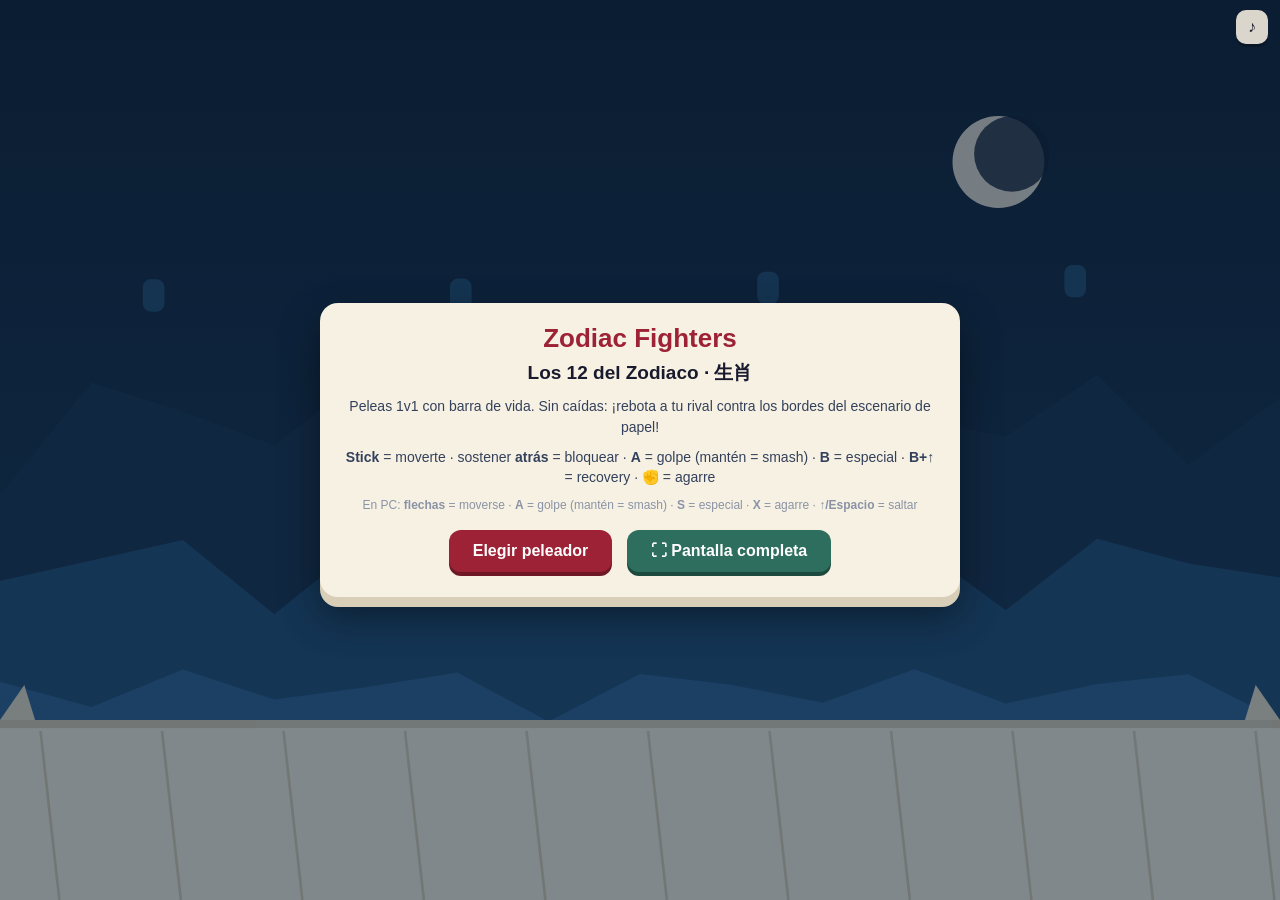
==== index.html @ a703ec9d "Add files via upload" ====
<!DOCTYPE html>
<html lang="es">
<head>
<meta charset="UTF-8">
<meta name="viewport" content="width=device-width, initial-scale=1.0, maximum-scale=1.0, user-scalable=no, viewport-fit=cover">
<meta name="apple-mobile-web-app-capable" content="yes">
<meta name="mobile-web-app-capable" content="yes">
<meta name="apple-mobile-web-app-status-bar-style" content="black-translucent">
<meta name="apple-mobile-web-app-title" content="Zodiac Fighters">
<meta name="theme-color" content="#0d2137">
<link rel="manifest" href="manifest.json">
<link rel="apple-touch-icon" href="icon-192.png">
<title>Zodiac Fighters — v0.1</title>
<style>
  * { margin:0; padding:0; box-sizing:border-box; }
  html,body { width:100%; height:100%; overflow:hidden; background:#0d2137; touch-action:none;
              font-family:-apple-system, "Segoe UI", Roboto, sans-serif; -webkit-user-select:none; user-select:none; }
  #game { display:block; width:100vw; height:100vh; height:100dvh; }
  .overlay { position:fixed; inset:0; display:flex; flex-direction:column; align-items:center; justify-content:center;
             text-align:center; padding:18px; z-index:10; background:rgba(13,33,55,.5); overflow-y:auto; }
  .panel { background:#f7f1e3; border-radius:18px; padding:20px 24px; max-width:640px;
           box-shadow:0 10px 0 #d9cfb8, 0 18px 40px rgba(0,0,0,.45); }
  .panel h1 { color:#9d2235; font-size:26px; margin-bottom:6px; }
  .panel h2 { color:#1a1a2e; font-size:19px; margin-bottom:10px; }
  .panel p  { color:#33415c; font-size:14px; line-height:1.45; margin-bottom:10px; }
  .btn { display:inline-block; background:#9d2235; color:#fff; border:none; border-radius:12px;
         padding:12px 24px; font-size:16px; font-weight:700; margin:5px; box-shadow:0 4px 0 #6e1825; cursor:pointer; }
  .btn.alt { background:#2e6e5e; box-shadow:0 4px 0 #1d4a3f; }
  .btn.ghost { background:#8a93a6; box-shadow:0 4px 0 #5d6575; }
  .hidden { display:none !important; }
  #rotate { background:rgba(13,33,55,.96); color:#f7f1e3; font-size:20px; z-index:50; }
  @media (orientation: landscape) { #rotate { display:none; } }
  .chip { position:fixed; z-index:20; background:rgba(247,241,227,.88); border:none; border-radius:10px;
          padding:8px 12px; font-size:16px; font-weight:700; color:#1a1a2e; cursor:pointer;
          box-shadow:0 3px 0 rgba(0,0,0,.25); }
  #mute  { top:max(10px, env(safe-area-inset-top)); right:max(12px, env(safe-area-inset-right)); }
  #pause { top:max(10px, env(safe-area-inset-top)); right:calc(max(12px, env(safe-area-inset-right)) + 56px); display:none; }
  /* --- selección de personaje --- */
  #select .panel { max-width: 700px; }
  .grid { display:grid; grid-template-columns:repeat(6,1fr); gap:8px; margin:10px 0; }
  @media (max-width:640px){ .grid { grid-template-columns:repeat(4,1fr); } }
  .cell { background:#fff; border:3px solid #d9cfb8; border-radius:12px; padding:6px 2px; cursor:pointer; text-align:center; }
  .cell .em { font-size:30px; line-height:1.1; display:block; }
  .cell .nm { font-size:11px; font-weight:700; color:#33415c; display:block; }
  .cell.sel { border-color:#9d2235; background:#ffe9e9; }
  .cell.cpu { border-color:#2e6e5e; background:#e3f2ec; }
  #selInfo { min-height:38px; font-size:13px; }
  /* --- aviso "agregar a pantalla de inicio" (iPhone) --- */
  #iosBanner { position:fixed; left:50%; transform:translateX(-50%); z-index:60;
    bottom:max(14px, env(safe-area-inset-bottom)); width:min(92vw,440px);
    background:#f7f1e3; color:#1a1a2e; border-radius:14px; padding:14px 16px 10px;
    box-shadow:0 8px 30px rgba(0,0,0,.5); text-align:center; }
  #iosBanner .ib-txt { font-size:14px; line-height:1.4; }
  #iosBanner .ib-arrow { font-size:26px; margin-top:4px; animation:bounce 1.1s infinite; }
  #iosClose { position:absolute; top:6px; right:8px; background:none; border:none;
    font-size:18px; color:#8a93a6; cursor:pointer; }
  @keyframes bounce { 0%,100%{ transform:translateY(0);} 50%{ transform:translateY(6px);} }
</style>
</head>
<body>
<canvas id="game"></canvas>
<button id="pause" class="chip">⏸</button>
<button id="mute" class="chip">♪</button>

<div id="rotate" class="overlay"><div>🔄<br><br>Gira tu dispositivo<br><small>Zodiac Fighters se juega en horizontal</small></div></div>

<div id="title" class="overlay">
  <div class="panel">
    <h1>Zodiac Fighters</h1>
    <h2>Los 12 del Zodiaco · 生肖</h2>
    <p>Peleas 1v1 con barra de vida. Sin caídas: ¡rebota a tu rival contra los bordes del escenario de papel!</p>
    <p><b>Stick</b> = moverte · sostener <b>atrás</b> = bloquear · <b>A</b> = golpe (mantén = smash) · <b>B</b> = especial · <b>B+↑</b> = recovery · <b>✊</b> = agarre</p>
    <p style="font-size:12px;color:#8a93a6">En PC: <b>flechas</b> = moverse · <b>A</b> = golpe (mantén = smash) · <b>S</b> = especial · <b>X</b> = agarre · <b>↑/Espacio</b> = saltar</p>
    <button class="btn" id="start">Elegir peleador</button>
    <button class="btn alt" id="fs">⛶ Pantalla completa</button>
    <button class="btn alt hidden" id="install">⬇️ Instalar app</button>
    <p id="iosHint" class="hidden" style="font-size:12px;color:#9d2235">En iPhone: toca el botón <b>Compartir</b> ⬆️ de Safari y elige <b>"Agregar a pantalla de inicio"</b>. Ábrelo desde ese ícono y se verá a pantalla completa.</p>
  </div>
</div>

<div id="iosBanner" class="hidden">
  <button id="iosClose">✕</button>
  <div class="ib-txt">📲 <b>Pon el juego en pantalla completa:</b><br>toca <b>Compartir</b> y elige <b>"Agregar a pantalla de inicio"</b>.</div>
  <div class="ib-arrow">⬇️</div>
</div>

<div id="select" class="overlay hidden">
  <div class="panel">
    <h2 id="selTitle">Elige tu peleador</h2>
    <div class="grid" id="grid"></div>
    <p id="selInfo">Toca un animal para ver su estilo.</p>
    <button class="btn" id="fightBtn" disabled style="opacity:.5">¡Pelear!</button>
    <button class="btn ghost" id="randBtn">CPU al azar</button>
  </div>
</div>

<div id="pauseMenu" class="overlay hidden">
  <div class="panel">
    <h2>Pausa</h2>
    <button class="btn alt" id="resume">Continuar</button>
    <button class="btn ghost" id="quit">Salir al menú</button>
  </div>
</div>

<div id="ending" class="overlay hidden">
  <div class="panel">
    <h1 id="endTitle">¡K.O.!</h1>
    <p id="endText"></p>
    <button class="btn" id="rematch">Revancha</button>
    <button class="btn alt" id="changeChar">Cambiar peleador</button>
  </div>
</div>

<script>
"use strict";
/* ============ ZODIAC FIGHTERS v0.1 — peleas 1v1 estilo papel ============ */
const cv = document.getElementById('game'), cx = cv.getContext('2d');
let W=0,H=0,GY=0,S=1;
function resize(){
  const dpr=Math.min(window.devicePixelRatio||1,2);
  const vv=window.visualViewport;
  W=Math.round(vv?vv.width:innerWidth); H=Math.round(vv?vv.height:innerHeight);
  cv.style.width=W+'px'; cv.style.height=H+'px';
  cv.width=W*dpr; cv.height=H*dpr; cx.setTransform(dpr,0,0,dpr,0,0);
  S=Math.max(.72,Math.min(1.35,H/430)); GY=H*0.80;
}
addEventListener('resize',resize); addEventListener('orientationchange',()=>setTimeout(resize,250));
if(window.visualViewport){ visualViewport.addEventListener('resize',resize); visualViewport.addEventListener('scroll',resize); }
resize();

/* ---------- paletas de escenario por elemento ---------- */
const PALETTES={
  agua:  {sky:['#0a1a2e','#16395c'], far:'#152f4d', mid:'#1d4a73', near:'#2a6191', deco:'#3f93cf', name:'Lago Lunar'},
  fuego: {sky:['#23090b','#56150f'], far:'#3c130f', mid:'#6e2317', near:'#9c3a1e', deco:'#e8923f', name:'Templo Ardiente'},
  tierra:{sky:['#1c150c','#3e2f1a'], far:'#332714', mid:'#54421f', near:'#75602f', deco:'#c2a463', name:'Terraza de Roca'},
  viento:{sky:['#0e2420','#1d4a3f'], far:'#173a31', mid:'#27594a', near:'#3a7a63', deco:'#7fc8a9', name:'Valle del Bambú'},
  metal: {sky:['#14141c','#30303f'], far:'#26262f', mid:'#41414f', near:'#5d5d75', deco:'#aaaacb', name:'Pagoda de Acero'},
  madera:{sky:['#121b0a','#2c4216'], far:'#243611', mid:'#3a5a1d','near':'#527a2c', deco:'#9ccd62', name:'Bosque de Papel'}
};

/* ---------- roster: los 12 zodiacales (GDD secciones 4-5) ----------
 stats: hp, spd (vel suelo), jmp (impulso salto), dmg (multiplicador), sc (escala tamaño), air (control aéreo)
 sp: especiales B / B→ / B↑ / B↓  → type define la mecánica, name es del GDD */
const CHARS=[
 {id:'rata',nm:'Rata',em:'🐀',cn:'鼠',el:'agua',arch:'Técnica · proyectil',col:'#8d99ae',col2:'#5c6678',belly:'#cdd5e0',
  st:{hp:185,spd:3.4,jmp:13.4,dmg:.85,sc:.92,air:.95},proj:true,
  sp:{n:{name:'Trampa/Señuelo',type:'proj',dmg:7,pv:5.2},s:{name:'Encogerse y Avanzar',type:'dash',dmg:8},
      u:{name:'Trepada'},d:{name:'Contraataque Astuto',type:'counter'}}},
 {id:'buey',nm:'Buey',em:'🐂',cn:'牛',el:'tierra',arch:'Tanque lento',col:'#7a5c48',col2:'#4e3a2c',belly:'#b59a82',
  st:{hp:245,spd:2.2,jmp:11.8,dmg:1.3,sc:1.18,air:.8},proj:false,
  sp:{n:{name:'Carga de Embestida',type:'dash',dmg:14},s:{name:'Embestida (rompe guardia)',type:'dash',dmg:11,sb:true},
      u:{name:'Salto con cuernos'},d:{name:'Postura de Carga',type:'buffdef'}}},
 {id:'tigre',nm:'Tigre',em:'🐅',cn:'虎',el:'fuego',arch:'Agresivo equilibrado',col:'#e07b39',col2:'#8a4216',belly:'#f3c89a',
  st:{hp:210,spd:3.0,jmp:13.2,dmg:1.05,sc:1.02,air:.9},proj:false,
  sp:{n:{name:'Rugido',type:'stun',dmg:4},s:{name:'Embestida de Impulso',type:'dash',dmg:10,arm:true},
      u:{name:'Salto de Garras'},d:{name:'Postura de Caza',type:'buffatk'}}},
 {id:'conejo',nm:'Conejo',em:'🐇',cn:'兔',el:'viento',arch:'Ágil · combos',col:'#e8e4d8',col2:'#a8a292',belly:'#fffdf6',
  st:{hp:180,spd:3.7,jmp:14.4,dmg:.8,sc:.9,air:1.05},proj:false,
  sp:{n:{name:'Patada de Viento',type:'melee',dmg:9},s:{name:'Sprint + patada',type:'dash',dmg:8},
      u:{name:'Salto silencioso'},d:{name:'Esquive + contragolpe',type:'counter'}}},
 {id:'dragon',nm:'Dragón',em:'🐉',cn:'龍',el:'fuego',arch:'Control aéreo · proyectil',col:'#b43a2e',col2:'#6e1f17',belly:'#e8b54a',
  st:{hp:200,spd:2.8,jmp:14.8,dmg:1.0,sc:1.08,air:1.1},proj:true,
  sp:{n:{name:'Aliento de Fuego',type:'proj',dmg:9,pv:6,burn:true},s:{name:'Empuje de viento',type:'dash',dmg:7,kb:1.6},
      u:{name:'Planeo',lng:true},d:{name:'Onda de choque',type:'area',dmg:11}}},
 {id:'serpiente',nm:'Serpiente',em:'🐍',cn:'蛇',el:'tierra',arch:'Control · veneno',col:'#6b8e4e',col2:'#43592f',belly:'#b9cf92',
  st:{hp:185,spd:3.5,jmp:12.6,dmg:.85,sc:.94,air:.95},proj:false,
  sp:{n:{name:'Mordida Venenosa',type:'melee',dmg:8,psn:true},s:{name:'Deslizar',type:'dash',dmg:7},
      u:{name:'Salto en resorte',shrt:true},d:{name:'Camuflaje',type:'evade'}}},
 {id:'caballo',nm:'Caballo',em:'🐎',cn:'馬',el:'viento',arch:'Velocidad pura',col:'#a9746e',col2:'#6e463f',belly:'#d8b3ab',
  st:{hp:190,spd:3.8,jmp:13.6,dmg:.9,sc:1.04,air:.95},proj:false,
  sp:{n:{name:'Relincho',type:'stun',dmg:4},s:{name:'Galope',type:'dash',dmg:10},
      u:{name:'Salto a distancia'},d:{name:'Patada trasera',type:'melee',dmg:13,back:true}}},
 {id:'cabra',nm:'Cabra',em:'🐐',cn:'羊',el:'tierra',arch:'Tanque resistente',col:'#cfc6b0',col2:'#8f8672',belly:'#efe9d8',
  st:{hp:235,spd:2.4,jmp:12.4,dmg:1.2,sc:1.1,air:.85},proj:false,
  sp:{n:{name:'Cabezazo (rebota)',type:'melee',dmg:12,kb:1.4},s:{name:'Escalada',type:'evade',mv:true},
      u:{name:'Salto montañés'},d:{name:'Postura rocosa',type:'buffdef'}}},
 {id:'mono',nm:'Mono',em:'🐒',cn:'猴',el:'madera',arch:'Versátil · proyectil',col:'#9c6644',col2:'#62402a',belly:'#d9b38c',
  st:{hp:195,spd:3.2,jmp:14.0,dmg:.95,sc:.96,air:1.05},proj:true,
  sp:{n:{name:'Lanzar objeto',type:'proj',dmg:8,pv:6.5},s:{name:'Agarre de liana',type:'dash',dmg:9},
      u:{name:'Doble salto extra + golpe',xtra:true},d:{name:'Trampa de plátano',type:'trap',dmg:9}}},
 {id:'gallo',nm:'Gallo',em:'🐓',cn:'雞',el:'metal',arch:'Aéreo vertical',col:'#e9e6dd',col2:'#a39f93',belly:'#fffaf0',
  st:{hp:190,spd:2.9,jmp:15.2,dmg:.95,sc:.94,air:1.1},proj:false,
  sp:{n:{name:'Canto (aturde área)',type:'stun',dmg:4,rng:1.5},s:{name:'Aleteo avance',type:'dash',dmg:8},
      u:{name:'Vuelo corto'},d:{name:'Picotazo descendente',type:'dive',dmg:12}}},
 {id:'perro',nm:'Perro',em:'🐕',cn:'狗',el:'metal',arch:'Equilibrado defensivo',col:'#c19a6b',col2:'#7e6243',belly:'#e8d3b4',
  st:{hp:215,spd:3.0,jmp:13.0,dmg:1.0,sc:1.0,air:.95},proj:false,
  sp:{n:{name:'Mordida leal',type:'melee',dmg:10},s:{name:'Embestida protectora',type:'dash',dmg:9,arm:true},
      u:{name:'Salto guardián'},d:{name:'Olfato',type:'buffatk'}}},
 {id:'cerdo',nm:'Cerdo',em:'🐖',cn:'豬',el:'tierra',arch:'Tanque contragolpe',col:'#e8a0a0',col2:'#a86464',belly:'#f8d3d3',
  st:{hp:240,spd:2.3,jmp:12.0,dmg:1.25,sc:1.14,air:.8},proj:false,
  sp:{n:{name:'Resistencia (-daño)',type:'buffdef'},s:{name:'Embestida con peso',type:'dash',dmg:13},
      u:{name:'Salto pesado'},d:{name:'Excavar',type:'evade',mv:true}}}
];

/* ---------- audio mínimo (WebAudio) ---------- */
let AC=null, muted=false;
function ac(){ try{ if(!AC){ const C=window.AudioContext||window.webkitAudioContext; if(C) AC=new C(); } if(AC&&AC.state==='suspended') AC.resume(); }catch(e){} return AC; }
function sfx(type){
  if(muted) return;
  try{
    const a=ac(), t=a.currentTime, o=a.createOscillator(), g=a.createGain();
    o.connect(g); g.connect(a.destination);
    if(type==='hit'){ o.type='square'; o.frequency.setValueAtTime(180,t); o.frequency.exponentialRampToValueAtTime(60,t+.1); g.gain.setValueAtTime(.18,t); g.gain.exponentialRampToValueAtTime(.001,t+.12); o.start(t); o.stop(t+.13); }
    else if(type==='heavy'){ o.type='sawtooth'; o.frequency.setValueAtTime(120,t); o.frequency.exponentialRampToValueAtTime(40,t+.2); g.gain.setValueAtTime(.25,t); g.gain.exponentialRampToValueAtTime(.001,t+.25); o.start(t); o.stop(t+.26); }
    else if(type==='jump'){ o.type='sine'; o.frequency.setValueAtTime(220,t); o.frequency.exponentialRampToValueAtTime(440,t+.1); g.gain.setValueAtTime(.1,t); g.gain.exponentialRampToValueAtTime(.001,t+.12); o.start(t); o.stop(t+.13); }
    else if(type==='block'){ o.type='triangle'; o.frequency.setValueAtTime(520,t); g.gain.setValueAtTime(.08,t); g.gain.exponentialRampToValueAtTime(.001,t+.08); o.start(t); o.stop(t+.09); }
    else if(type==='ko'){ o.type='sawtooth'; o.frequency.setValueAtTime(300,t); o.frequency.exponentialRampToValueAtTime(50,t+.6); g.gain.setValueAtTime(.3,t); g.gain.exponentialRampToValueAtTime(.001,t+.65); o.start(t); o.stop(t+.66); }
    else if(type==='proj'){ o.type='sine'; o.frequency.setValueAtTime(600,t); o.frequency.exponentialRampToValueAtTime(300,t+.1); g.gain.setValueAtTime(.07,t); g.gain.exponentialRampToValueAtTime(.001,t+.11); o.start(t); o.stop(t+.12); }
  }catch(e){}
}

/* ---------- input: táctil (stick virtual + botones) y teclado ---------- */
const touchIn={dx:0,dy:0,a:false,b:false,g:false,j:false};
const keyIn={dx:0,dy:0,a:false,b:false,g:false,j:false};
const keys={};
addEventListener('keydown',e=>{ keys[e.code]=true; if(['ArrowUp','ArrowDown','ArrowLeft','ArrowRight','Space'].includes(e.code)) e.preventDefault(); });
addEventListener('keyup',e=>{ keys[e.code]=false; });
function readKeys(){
  keyIn.dx=(keys.ArrowRight?1:0)-(keys.ArrowLeft?1:0);
  keyIn.dy=(keys.ArrowDown?1:0)-(keys.ArrowUp?1:0);
  keyIn.a=!!keys.KeyA; keyIn.b=!!keys.KeyS; keyIn.g=!!keys.KeyX; keyIn.j=!!(keys.Space||keys.ArrowUp);
}
/* stick flotante: mitad izquierda. Botones círculo: A, B, salto, agarre. */
let stickId=null, stickBase=null, btnTouches={};
const BTNS=[
  {k:'a', lbl:'A',  r:46, get x(){return W-150*S;},  get y(){return H-78*S;},  col:'#9d2235'},
  {k:'b', lbl:'B',  r:40, get x(){return W-62*S;},   get y(){return H-128*S;}, col:'#2e6e5e'},
  {k:'j', lbl:'⤒',  r:38, get x(){return W-150*S;},  get y(){return H-180*S;}, col:'#b8860b'},
  {k:'g', lbl:'✊', r:32, get x(){return W-58*S;},   get y(){return H-228*S;}, col:'#5d6575'}
];
function btnAt(x,y){ for(const b of BTNS){ const r=b.r*S*1.15; if((x-b.x)**2+(y-b.y)**2<r*r) return b.k; } return null; }
cv.addEventListener('touchstart',e=>{
  e.preventDefault(); if(ST.mode!=='fight') return;
  for(const t of e.changedTouches){
    const x=t.clientX,y=t.clientY;
    const bk=btnAt(x,y);
    if(bk){ btnTouches[t.identifier]=bk; touchIn[bk]=true; }
    else if(x<W*.45 && stickId===null){ stickId=t.identifier; stickBase={x,y}; }
  }
},{passive:false});
cv.addEventListener('touchmove',e=>{
  e.preventDefault();
  for(const t of e.changedTouches){
    if(t.identifier===stickId&&stickBase){
      const dx=t.clientX-stickBase.x, dy=t.clientY-stickBase.y, m=Math.hypot(dx,dy), max=50*S;
      if(m>10){ const c=Math.min(1,m/max); touchIn.dx=dx/m*c; touchIn.dy=dy/m*c; } else { touchIn.dx=0; touchIn.dy=0; }
    }
  }
},{passive:false});
function endTouch(e){
  for(const t of e.changedTouches){
    if(t.identifier===stickId){ stickId=null; stickBase=null; touchIn.dx=0; touchIn.dy=0; }
    if(btnTouches[t.identifier]!==undefined){ touchIn[btnTouches[t.identifier]]=false; delete btnTouches[t.identifier]; }
  }
}
cv.addEventListener('touchend',endTouch); cv.addEventListener('touchcancel',endTouch);
function mergedInput(){
  readKeys();
  return { dx:Math.abs(keyIn.dx)>Math.abs(touchIn.dx)?keyIn.dx:touchIn.dx,
           dy:Math.abs(keyIn.dy)>Math.abs(touchIn.dy)?keyIn.dy:touchIn.dy,
           a:keyIn.a||touchIn.a, b:keyIn.b||touchIn.b, g:keyIn.g||touchIn.g, j:keyIn.j||touchIn.j };
}

/* ============ SISTEMA DE COMBATE (GDD secciones 2-3) ============ */
const GRAV=0.78, MATCH_TIME=600; /* 10 min máx según GDD */
let projectiles=[], particles=[], hitstopT=0, shakeT=0, shakeM=0;

function spawnParticles(x,y,col,n,pow){
  for(let i=0;i<n;i++){
    const a=Math.random()*Math.PI*2, v=(1+Math.random()*3)*(pow||1);
    particles.push({x,y,vx:Math.cos(a)*v,vy:Math.sin(a)*v-2,life:1,col,sz:(2+Math.random()*4)*S,rot:Math.random()*Math.PI});
  }
}

/* definición de movimientos normales (escalados por dmg del personaje) */
function moveDef(f,kind,dir){
  const d=f.ch.st.dmg, base={
    jab:   {dmg:5*d, st:.07,act:.10,rec:.16, rng:40, ang:-.15, kb:1,  anim:'jab'},
    ftilt: {dmg:8*d, st:.10,act:.10,rec:.22, rng:52, ang:-.25, kb:1.2,anim:'lunge'},
    utilt: {dmg:7*d, st:.09,act:.12,rec:.20, rng:46, ang:-1.1, kb:1.1,anim:'up',   hi:true},
    dtilt: {dmg:6*d, st:.08,act:.10,rec:.18, rng:48, ang:-.05, kb:.9, anim:'low',  lo:true},
    fsmash:{dmg:17*d,st:.22,act:.12,rec:.34, rng:60, ang:-.35, kb:1.7,anim:'lunge',kd:true,smash:true},
    usmash:{dmg:16*d,st:.20,act:.12,rec:.32, rng:52, ang:-1.2, kb:1.6,anim:'up',   kd:true,smash:true,hi:true},
    dsmash:{dmg:15*d,st:.20,act:.12,rec:.32, rng:55, ang:-.1,  kb:1.6,anim:'low',  kd:true,smash:true,lo:true},
    nair:  {dmg:7*d, st:.06,act:.16,rec:.12, rng:44, ang:-.4,  kb:1,  anim:'spin', air:true},
    fair:  {dmg:9*d, st:.09,act:.12,rec:.16, rng:50, ang:-.3,  kb:1.2,anim:'lunge',air:true},
    bair:  {dmg:10*d,st:.10,act:.10,rec:.18, rng:48, ang:-.3,  kb:1.3,anim:'back', air:true,back:true},
    uair:  {dmg:8*d, st:.08,act:.12,rec:.16, rng:46, ang:-1.2, kb:1.1,anim:'up',   air:true,hi:true},
    dair:  {dmg:12*d,st:.13,act:.12,rec:.22, rng:46, ang:.9,   kb:1.4,anim:'dive', air:true,kd:true,lo:true},
    grab:  {dmg:9*d, st:.10,act:.08,rec:.30, rng:36, ang:-.5,  kb:1.5,anim:'grab', grab:true,kd:true}
  };
  return base[kind];
}

class Fighter{
  constructor(ch,x,face,isCPU){
    this.ch=ch; this.x=x; this.y=GY; this.vx=0; this.vy=0; this.face=face;
    this.hp=ch.st.hp; this.maxhp=ch.st.hp; this.isCPU=isCPU;
    this.w=34*ch.st.sc*S; this.h=64*ch.st.sc*S;
    this.state='ctl'; this.stT=0; this.atk=null; this.atkHit=false;
    this.jumps=2; this.recUsed=false; this.charging=0; this.chargeDir=0;
    this.crumple=0; this.buffAtk=0; this.buffDef=0; this.counterT=0; this.evadeT=0;
    this.poisonT=0; this.burnT=0; this.dotTick=0; this.stunFlash=0;
    this.comboOn=0; this.lastIn={a:false,b:false,g:false,j:false};
    this.anim=0; this.kdT=0; this.invT=0; this.armor=false; this.blocking=false;
    this.ai={t:0, act:'idle', dir:0, atkCd:1};
  }
  get grounded(){ return this.y>=GY-1; }
  get foe(){ return this===ST.p1?ST.p2:ST.p1; }

  update(dt,inp){
    this.anim+=dt; this.stT+=dt;
    if(this.crumple>0) this.crumple-=dt;
    if(this.buffAtk>0) this.buffAtk-=dt;
    if(this.buffDef>0) this.buffDef-=dt;
    if(this.counterT>0) this.counterT-=dt;
    if(this.evadeT>0) this.evadeT-=dt;
    if(this.invT>0) this.invT-=dt;
    if(this.stunFlash>0) this.stunFlash-=dt;
    /* veneno / quemadura (DOT) */
    if(this.poisonT>0||this.burnT>0){
      this.dotTick+=dt;
      if(this.dotTick>.5){ this.dotTick=0; this.hp=Math.max(1,this.hp-1.5);
        spawnParticles(this.x,this.y-this.h*.6,this.poisonT>0?'#7fcf4e':'#e8923f',2,.5); }
      this.poisonT=Math.max(0,this.poisonT-dt); this.burnT=Math.max(0,this.burnT-dt);
    }
    const foe=this.foe, toFoe=Math.sign(foe.x-this.x)||this.face;

    /* --- estados sin control --- */
    if(this.state==='hit'){
      this.physics(dt,.98);
      if(this.stT>=this.hitstun){
        if(this.kdPending&&this.grounded){ this.setState('down'); this.kdT=.6; }
        else if(this.grounded||this.stT>this.hitstun+1.5) this.setState('ctl');
      }
      return;
    }
    if(this.state==='down'){
      this.physics(dt,.85); this.kdT-=dt;
      if(this.kdT<=0){ this.setState('getup'); this.invT=.35; }
      return;
    }
    if(this.state==='getup'){ this.physics(dt,.9); if(this.stT>.28) this.setState('ctl'); return; }
    if(this.state==='ko'){ this.physics(dt,.97); return; }

    /* --- ataque en curso --- */
    if(this.state==='atk'){
      const a=this.atk, t=this.stT;
      if(a.dash){ this.vx=this.face*a.dashV; this.armor=!!a.arm; }
      this.physics(dt, a.dash?1:.92);
      if(t>=a.st && t<a.st+a.act && !this.atkHit) this.tryHit(a);
      if(t>=a.st+a.act+a.rec){ this.armor=false; this.setState('ctl'); }
      return;
    }

    /* --- control normal --- */
    this.face = toFoe; /* siempre mira al rival (estilo peleas) */
    const back = -this.face; /* dirección "atrás" */
    const dxIn=inp.dx, dyIn=inp.dy;
    /* bloqueo: en el suelo, sosteniendo atrás (GDD: escudo sin botón) */
    this.blocking = this.grounded && dxIn*back>0.35 && this.evadeT<=0;

    /* movimiento horizontal */
    const spd=this.ch.st.spd*S*(this.grounded?1:this.ch.st.air);
    if(Math.abs(dxIn)>.15) this.vx=dxIn*spd*(this.blocking?.45:1);
    else if(this.grounded) this.vx*=.7;

    /* saltos: doble salto estándar (GDD) */
    if(inp.j&&!this.lastIn.j){
      if(this.grounded){ this.vy=-this.ch.st.jmp*S; this.jumps=1; sfx('jump'); spawnParticles(this.x,GY,'#f7f1e3',4,.6); }
      else if(this.jumps>0){ this.vy=-this.ch.st.jmp*S*.92; this.jumps--; sfx('jump'); }
    }
    /* fast-fall */
    if(!this.grounded&&dyIn>.5&&this.vy>0) this.vy+=GRAV*S*1.2;

    /* === ataques A: tap=tilt/jab/aéreo, mantener=smash cargado === */
    if(inp.a&&!this.lastIn.a){ this.aT=0; this.aDir={x:dxIn,y:dyIn}; }
    if(inp.a&&this.aT!==null&&this.aT!==undefined){ this.aT+=dt; if(this.aDir&&Math.hypot(dxIn,dyIn)>Math.hypot(this.aDir.x,this.aDir.y)) this.aDir={x:dxIn,y:dyIn}; }
    if(!inp.a&&this.lastIn.a&&this.aT!=null){
      const held=this.aT, d=this.aDir||{x:0,y:0}; this.aT=null;
      const vert=Math.abs(d.y)>Math.abs(d.x);
      if(!this.grounded){
        let k='nair';
        if(vert&&d.y<-.3)k='uair'; else if(vert&&d.y>.3)k='dair';
        else if(d.x*this.face>.3)k='fair'; else if(d.x*this.face<-.3)k='bair';
        this.startAttack(moveDef(this,k));
      } else if(held>.28){
        let k='fsmash'; if(vert&&d.y<-.3)k='usmash'; else if(vert&&d.y>.3)k='dsmash';
        const m=Object.assign({},moveDef(this,k));
        const ch=Math.min(1,(held-.28)/.7); m.dmg*=(1+ch*.45); m.kb*=(1+ch*.3); m.charged=ch;
        this.startAttack(m);
      } else {
        let k='jab';
        if(vert&&d.y<-.3)k='utilt'; else if(vert&&d.y>.3)k='dtilt';
        else if(Math.abs(d.x)>.3)k='ftilt';
        this.startAttack(moveDef(this,k));
      }
    }

    /* === especiales B (GDD por personaje) === */
    if(inp.b&&!this.lastIn.b){
      const vert=Math.abs(dyIn)>Math.abs(dxIn);
      if(vert&&dyIn<-.3) this.recovery();
      else if(vert&&dyIn>.3) this.special(this.ch.sp.d,'d');
      else if(Math.abs(dxIn)>.3) this.special(this.ch.sp.s,'s');
      else this.special(this.ch.sp.n,'n');
    }

    /* agarre */
    if(inp.g&&!this.lastIn.g&&this.grounded) this.startAttack(moveDef(this,'grab'));

    this.physics(dt,.92);
    if(this.grounded){ this.jumps=Math.max(this.jumps,0); this.recUsed=false; if(this.vy>=0) this.jumps=2; }
    this.lastIn={a:inp.a,b:inp.b,g:inp.g,j:inp.j};
  }

  physics(dt,fric){
    this.vy+=GRAV*S; this.x+=this.vx; this.y+=this.vy;
    if(!this.grounded) {} else this.vx*=fric;
    if(this.y>GY){ this.y=GY;
      if(this.vy>9*S&&this.state==='hit'){ this.vy=-this.vy*.35; spawnParticles(this.x,GY,'#d9cfb8',5,1);} else this.vy=0; }
    /* rebote contra bordes (GDD: sin ring-out) */
    const m=this.w*.7;
    if(this.x<m){ this.x=m; if(this.vx<-4*S&&(this.state==='hit')){ this.vx=-this.vx*.65; this.hitstun+=.08; this.crumple=.35; sfx('heavy'); spawnParticles(this.x,this.y-this.h*.5,'#fff',8,1.5); shakeT=.18; shakeM=6; } else if(this.vx<0) this.vx=0; }
    if(this.x>W-m){ this.x=W-m; if(this.vx>4*S&&(this.state==='hit')){ this.vx=-this.vx*.65; this.hitstun+=.08; this.crumple=.35; sfx('heavy'); spawnParticles(this.x,this.y-this.h*.5,'#fff',8,1.5); shakeT=.18; shakeM=6; } else if(this.vx>0) this.vx=0; }
  }

  setState(s){ this.state=s; this.stT=0; if(s==='ctl'){ this.kdPending=false; } }

  startAttack(m){
    this.atk=m; this.atkHit=false; this.setState('atk');
    if(m.dash){ /* nada extra */ }
  }

  /* B↑ — recovery / tercer salto (GDD) */
  recovery(){
    if(this.grounded||!this.recUsed){
      const u=this.ch.sp.u;
      let v=this.ch.st.jmp*S*(u.lng?1.25:u.shrt?.8:1.05);
      this.vy=-v; if(!this.grounded) this.recUsed=true;
      if(u.xtra) this.jumps=Math.min(2,this.jumps+1); /* Mono */
      sfx('jump'); spawnParticles(this.x,this.y,'#f7f1e3',6,1);
      /* recovery con hitbox suave */
      const m={dmg:6*this.ch.st.dmg,st:.02,act:.18,rec:.1,rng:44,ang:-1.2,kb:1,anim:'up',air:true,hi:true,keepV:true};
      this.startAttack(m);
    }
  }

  special(sp,slot){
    const d=this.ch.st.dmg;
    switch(sp.type){
      case 'proj':{
        const m={dmg:0,st:.16,act:.01,rec:.22,rng:0,anim:'cast',noHit:true};
        this.startAttack(m); sfx('proj');
        const self=this;
        setTimeout(()=>{ if(ST.mode!=='fight')return;
          projectiles.push({x:self.x+self.face*self.w,y:self.y-self.h*.55,vx:self.face*sp.pv*S,vy:0,
            dmg:sp.dmg*d,owner:self,life:1.6,col:sp.burn?'#e8923f':self.ch.col,burn:sp.burn,psn:sp.psn,sz:9*S});
        },150);
        break;}
      case 'trap':{
        const m={dmg:0,st:.14,act:.01,rec:.2,rng:0,anim:'cast',noHit:true};
        this.startAttack(m); sfx('proj');
        projectiles.push({x:this.x+this.face*60*S,y:GY-6*S,vx:0,vy:0,dmg:sp.dmg*d,owner:this,life:4,col:'#e8d54a',trap:true,sz:10*S});
        break;}
      case 'dash':{
        const m={dmg:(sp.dmg||9)*d,st:.08,act:.26,rec:.18,rng:46,ang:-.3,kb:sp.kb||1.3,anim:'lunge',
                 dash:true,dashV:(this.ch.st.spd+3.2)*S,arm:sp.arm,sb:sp.sb,kd:(sp.dmg||9)>=11};
        this.startAttack(m); break;}
      case 'stun':{
        const m={dmg:sp.dmg*d,st:.12,act:.14,rec:.3,rng:55*(sp.rng||1),ang:-.2,kb:.3,anim:'shout',stun:true};
        this.startAttack(m); break;}
      case 'melee':{
        const m={dmg:sp.dmg*d,st:.12,act:.12,rec:.26,rng:50,ang:-.35,kb:sp.kb||1.3,anim:sp.back?'back':'lunge',
                 psn:sp.psn,kd:sp.dmg>=12,back:sp.back};
        this.startAttack(m); break;}
      case 'area':{
        const m={dmg:sp.dmg*d,st:.16,act:.12,rec:.3,rng:70,ang:-.7,kb:1.5,anim:'shout',kd:true,area:true};
        this.startAttack(m); break;}
      case 'dive':{
        if(!this.grounded){ this.vy=12*S; this.vx=this.face*4*S;
          const m={dmg:sp.dmg*d,st:.05,act:.4,rec:.15,rng:46,ang:.8,kb:1.4,anim:'dive',air:true,kd:true,keepV:true};
          this.startAttack(m);
        } else { const m={dmg:sp.dmg*d,st:.1,act:.12,rec:.22,rng:48,ang:-.3,kb:1.2,anim:'low',lo:true}; this.startAttack(m); }
        break;}
      case 'buffatk':{ this.buffAtk=4; this.stunFlash=.3; spawnParticles(this.x,this.y-this.h*.6,'#e8542a',8,1);
        const m={dmg:0,st:.05,act:.01,rec:.3,rng:0,anim:'shout',noHit:true}; this.startAttack(m); break;}
      case 'buffdef':{ this.buffDef=4; this.stunFlash=.3; spawnParticles(this.x,this.y-this.h*.6,'#5fa8d3',8,1);
        const m={dmg:0,st:.05,act:.01,rec:.3,rng:0,anim:'shout',noHit:true}; this.startAttack(m); break;}
      case 'counter':{ this.counterT=.6; const m={dmg:0,st:.02,act:.01,rec:.55,rng:0,anim:'guard',noHit:true}; this.startAttack(m); break;}
      case 'evade':{ this.evadeT=.55; this.invT=.55;
        if(sp.mv) this.vx=this.face*7*S;
        const m={dmg:0,st:.02,act:.01,rec:.5,rng:0,anim:'low',noHit:true}; this.startAttack(m); break;}
    }
  }

  tryHit(a){
    if(a.noHit) return;
    const foe=this.foe;
    const dir=a.back?-this.face:this.face;
    const hx=this.x+dir*(this.w*.4+a.rng*S*.55), hy=this.y-this.h*(a.lo?.18:a.hi?.85:.55);
    const rr=a.rng*S*.6+foe.w*.6;
    const fy=foe.y-foe.h*.5;
    if(Math.abs(hx-foe.x)<rr && Math.abs(hy-fy)<foe.h*.75+(a.hi?20*S:0)){
      this.atkHit=true;
      landHit(this,foe,a,dir);
    }
  }
}

/* ---------- resolución de golpe: hitstop, hitstun, knockback, bloqueo, counter ---------- */
function landHit(att,foe,a,dir){
  if(foe.invT>0||foe.state==='ko') return;
  /* counter (Rata/Conejo B↓) */
  if(foe.counterT>0){
    foe.counterT=0; sfx('heavy');
    const c={dmg:a.dmg*1.3,kb:1.5,ang:-.5,kd:true};
    applyDamage(foe,att,c,-dir); spawnParticles(foe.x,foe.y-foe.h*.6,'#fff',10,1.5);
    return;
  }
  /* bloqueo (GDD: sostener atrás = escudo) */
  if(foe.blocking&&!a.grab&&!a.sb){
    sfx('block'); foe.hp=Math.max(1,foe.hp-a.dmg*.15);
    foe.vx=dir*3*S; spawnParticles(foe.x+dir*-10,foe.y-foe.h*.6,'#5fa8d3',5,.8);
    hitstopT=Math.max(hitstopT,.03);
    return;
  }
  /* armadura (dash con armadura: reduce, sin hitstun) */
  if(foe.armor){
    foe.hp=Math.max(1,foe.hp-a.dmg*.5); sfx('block');
    spawnParticles(foe.x,foe.y-foe.h*.6,'#d9cfb8',4,.8);
    return;
  }
  applyDamage(att,foe,a,dir);
}
function applyDamage(att,foe,a,dir){
  let dmg=a.dmg*(att.buffAtk>0?1.35:1)*(foe.buffDef>0?.6:1);
  if(att.buffAtk>0) att.buffAtk=0;
  foe.hp=Math.max(0,foe.hp-dmg);
  /* hitstop: 2-4 frames (GDD) */
  hitstopT=Math.max(hitstopT, dmg>=14?.07:.045);
  /* knockback proporcional (GDD) */
  const kb=(2.2+dmg*.42)*(a.kb||1)*S/Math.max(.8,foe.ch.st.sc);
  const ang=a.ang!==undefined?a.ang:-.3;
  foe.vx=Math.cos(ang)*kb*dir; foe.vy=Math.sin(ang)*kb-(a.stun?0:2*S);
  /* hitstun proporcional al daño (GDD) */
  foe.hitstun=a.stun? .9 : .12+dmg*.022;
  foe.kdPending=!!a.kd&&dmg>=10;
  foe.setState('hit'); foe.aT=null;
  /* arruga de papel en golpes fuertes (GDD sección 3) */
  if(dmg>=12){ foe.crumple=.4; shakeT=.15; shakeM=5; sfx('heavy'); }
  else sfx('hit');
  if(a.psn) foe.poisonT=3;
  if(a.burn) foe.burnT=2;
  if(a.stun) foe.stunFlash=.9;
  spawnParticles(foe.x,foe.y-foe.h*.6,'#fff',dmg>=12?12:6,dmg>=12?1.8:1);
  spawnParticles(foe.x,foe.y-foe.h*.6,foe.ch.col,4,1);
  /* contador de combo (GDD): golpes mientras el rival no recupera control */
  att.comboOn = (foe.state==='hit'&&att.comboPrev)? att.comboOn+1 : 1;
  att.comboPrev=true; att.comboShow=1.2;
  foe.comboPrev=false;
  if(foe.hp<=0){ koFighter(foe,dir,kb); }
}
function koFighter(foe,dir,kb){
  foe.setState('ko'); foe.vx=dir*kb*1.3; foe.vy=-9*S; foe.crumple=1.2;
  sfx('ko'); shakeT=.4; shakeM=10; hitstopT=.18;
  spawnParticles(foe.x,foe.y-foe.h*.5,'#fff',20,2.5);
  setTimeout(()=>endMatch(foe===ST.p2?ST.p1:ST.p2,'ko'),1400);
}

/* ---------- proyectiles ---------- */
function updateProjectiles(dt){
  for(let i=projectiles.length-1;i>=0;i--){
    const p=projectiles[i]; p.life-=dt;
    if(!p.trap){ p.x+=p.vx; }
    const foe=p.owner.foe;
    const fy=foe.y-foe.h*.5;
    if(p.life<=0||p.x<0||p.x>W){ projectiles.splice(i,1); continue; }
    if(foe.invT<=0&&foe.state!=='ko'&&Math.abs(p.x-foe.x)<foe.w*.7+p.sz&&Math.abs(p.y-fy)<foe.h*.7){
      const a={dmg:p.dmg,kb:1,ang:-.3,psn:p.psn,burn:p.burn};
      landHit(p.owner,foe,a,Math.sign(p.vx)||Math.sign(foe.x-p.x)||1);
      projectiles.splice(i,1);
    }
  }
}

/* ============ IA DE LA CPU ============ */
function aiInput(c,dt){
  const ai=c.ai, foe=c.foe, dist=Math.abs(foe.x-c.x), toFoe=Math.sign(foe.x-c.x)||1;
  ai.t-=dt; ai.atkCd-=dt;
  const inp={dx:0,dy:0,a:false,b:false,g:false,j:false};
  if(ai.t<=0){
    ai.t=.18+Math.random()*.3;
    const r=Math.random();
    if(foe.state==='atk'&&dist<120*S&&r<.3) ai.act='block';
    else if(dist>150*S) ai.act = (c.ch.proj&&r<.35)?'proj' : (r<.15?'dashSp':'approach');
    else if(dist<80*S&&ai.atkCd<=0) ai.act = r<.3?'jab' : r<.5?'tilt' : r<.62?'smash' : r<.72?'grab' : r<.85?'special' : 'jumpAtk';
    else if(dist<150*S) ai.act = r<.6?'approach' : r<.8?'jumpAtk' : 'special';
    else ai.act='approach';
  }
  switch(ai.act){
    case 'approach': inp.dx=toFoe*.9; break;
    case 'block': inp.dx=-toFoe*.8; break;
    case 'proj': if(c.state==='ctl'){ inp.b=true; ai.act='approach'; } break;
    case 'dashSp': if(c.state==='ctl'){ inp.dx=toFoe; inp.b=true; ai.act='approach'; } break;
    case 'jab': if(c.state==='ctl'){ inp.a=true; ai.aRel=.06; ai.act='rel'; } break;
    case 'tilt': if(c.state==='ctl'){ inp.dx=toFoe; inp.a=true; ai.aRel=.08; ai.act='rel'; } break;
    case 'smash': if(c.state==='ctl'){ inp.dx=toFoe; inp.a=true; ai.aRel=.42; ai.act='rel'; } break;
    case 'rel': ai.aRel-=dt; inp.a=true; inp.dx=toFoe*.6;
      if(ai.aRel<=0){ inp.a=false; ai.act='approach'; ai.atkCd=.5+Math.random()*.6; } break;
    case 'grab': if(c.state==='ctl'){ inp.g=true; ai.act='approach'; ai.atkCd=.7; } break;
    case 'special': if(c.state==='ctl'){ const rr=Math.random(); if(rr<.5)inp.dx=toFoe; else if(rr<.75)inp.dy=1; inp.b=true; ai.act='approach'; ai.atkCd=.8; } break;
    case 'jumpAtk':
      if(c.grounded){ inp.j=true; }
      else if(c.vy>-3*S){ inp.dx=toFoe; inp.a=true; ai.aRel=.07; ai.act='rel'; }
      inp.dx=toFoe*.7; break;
  }
  /* recovery instinto: si está en el aire cayendo y sin saltos */
  if(!c.grounded&&c.vy>6*S&&c.jumps===0&&!c.recUsed&&Math.random()<.1){ inp.dy=-1; inp.b=true; }
  return inp;
}

/* ============ RENDER — estilo "papel con profundidad" (GDD sección 6) ============ */
function rr(x,y,w,h,r){ cx.beginPath(); cx.roundRect(x,y,w,h,r); }
function drawStage(pal,t){
  const g=cx.createLinearGradient(0,0,0,H);
  g.addColorStop(0,pal.sky[0]); g.addColorStop(1,pal.sky[1]);
  cx.fillStyle=g; cx.fillRect(0,0,W,H);
  /* luna de papel */
  cx.fillStyle='rgba(247,241,227,.9)'; cx.beginPath(); cx.arc(W*.78,H*.18,34*S,0,7); cx.fill();
  cx.fillStyle=pal.sky[0]+'cc'; cx.beginPath(); cx.arc(W*.78+10*S,H*.18-6*S,28*S,0,7); cx.fill();
  /* capas de papel con parallax sutil (2-3 capas, GDD) */
  const layers=[[pal.far,.55,90],[pal.mid,.68,60],[pal.near,.8,40]];
  layers.forEach(([col,yy,amp],li)=>{
    cx.fillStyle=col; cx.beginPath(); cx.moveTo(0,H);
    const off=Math.sin(t*.1+li)*4;
    for(let x=0;x<=W;x+=W/14){
      const y=H*yy - Math.abs(Math.sin(x*.013+li*2.7))*amp*S + off;
      cx.lineTo(x,y);
    }
    cx.lineTo(W,H); cx.closePath(); cx.fill();
    cx.fillStyle='rgba(0,0,0,.18)'; cx.fillRect(0,0,0,0);
  });
  /* linternas decorativas */
  cx.fillStyle=pal.deco+'55';
  for(let i=0;i<4;i++){ const lx=W*(.12+i*.24), ly=H*.32+Math.sin(t*.8+i)*6*S;
    rr(lx-8*S,ly-12*S,16*S,24*S,6*S); cx.fill(); }
  /* tira de suelo de papel con pliegues (GDD) */
  cx.fillStyle='#f7f1e3'; cx.fillRect(0,GY,W,H-GY);
  cx.fillStyle='#d9cfb8'; cx.fillRect(0,GY,W,6*S);
  cx.strokeStyle='#d9cfb8'; cx.lineWidth=2*S;
  for(let x=30*S;x<W;x+=90*S){ cx.beginPath(); cx.moveTo(x,GY+8*S); cx.lineTo(x+14*S,H); cx.stroke(); }
  /* pliegue de borde (rebote) */
  cx.fillStyle='#e8dfc8'; cx.beginPath();
  cx.moveTo(0,GY); cx.lineTo(18*S,GY-26*S); cx.lineTo(26*S,GY); cx.closePath(); cx.fill();
  cx.beginPath(); cx.moveTo(W,GY); cx.lineTo(W-18*S,GY-26*S); cx.lineTo(W-26*S,GY); cx.closePath(); cx.fill();
}

/* personaje: cuerpo de papel low-poly + rasgos por animal */
function drawFighter(f,t){
  const c=f.ch, w=f.w, h=f.h;
  cx.save(); cx.translate(f.x,f.y);
  /* sombra "papel sobre papel" */
  cx.fillStyle='rgba(0,0,0,.22)'; cx.beginPath(); cx.ellipse(0,2*S,w*.8,5*S,0,0,7); cx.fill();
  /* arruga al recibir golpe fuerte (GDD): jitter + escala */
  if(f.crumple>0){
    const j=f.crumple*5*S;
    cx.translate((Math.random()-.5)*j,(Math.random()-.5)*j);
    cx.scale(1-f.crumple*.18,1-f.crumple*.25);
  }
  cx.scale(f.face,1);
  let lean=0, lift=0;
  if(f.state==='atk'&&f.atk){
    const a=f.atk, p=Math.min(1,f.stT/(a.st+a.act));
    if(a.anim==='lunge'||a.anim==='jab') lean=.35*p;
    else if(a.anim==='back') lean=-.3*p;
    else if(a.anim==='up') lift=8*S*p;
    else if(a.anim==='low') lift=-6*S*p;
    else if(a.anim==='dive') lean=.5*p;
    else if(a.anim==='shout') lift=4*S*Math.sin(p*Math.PI);
  }
  if(f.state==='hit') lean=-.4;
  if(f.state==='down'){ cx.rotate(-Math.PI/2*.9); cx.translate(h*.3,h*.45); }
  if(f.state==='ko') cx.rotate(f.anim*4);
  cx.rotate(lean);
  const bob=f.grounded&&Math.abs(f.vx)>1?Math.sin(f.anim*14)*2*S:0;
  cx.translate(0,-lift+bob);
  /* aura de buff/bloqueo */
  if(f.blocking){ cx.strokeStyle='rgba(95,168,211,.8)'; cx.lineWidth=3*S; cx.beginPath(); cx.arc(-w*.2,-h*.5,h*.55,0,7); cx.stroke(); }
  if(f.buffAtk>0){ cx.strokeStyle='rgba(232,84,42,.5)'; cx.lineWidth=2*S; cx.beginPath(); cx.arc(0,-h*.5,h*.6,0,7); cx.stroke(); }
  if(f.buffDef>0){ cx.strokeStyle='rgba(95,168,211,.5)'; cx.lineWidth=2*S; cx.beginPath(); cx.arc(0,-h*.5,h*.62,0,7); cx.stroke(); }
  if(f.counterT>0){ cx.strokeStyle='rgba(255,255,255,.7)'; cx.lineWidth=2*S; cx.beginPath(); cx.arc(0,-h*.5,h*.58,0,7); cx.stroke(); }
  const alpha = f.evadeT>0?.35 : f.invT>0? .55+.3*Math.sin(f.anim*30) : 1;
  cx.globalAlpha=alpha;
  /* tinte por estado */
  const body=f.poisonT>0?'#7aa05a':f.burnT>0?'#d07a3a':c.col;
  /* cola (detrás) */
  cx.strokeStyle=c.col2; cx.lineWidth=4*S; cx.lineCap='round';
  cx.beginPath(); cx.moveTo(-w*.5,-h*.25);
  cx.quadraticCurveTo(-w*1.1,-h*.35+Math.sin(t*6)*4*S,-w*.9,-h*.65); cx.stroke();
  /* cuerpo */
  cx.fillStyle=body; rr(-w*.55,-h*.62,w*1.1,h*.62,w*.3); cx.fill();
  cx.strokeStyle=c.col2; cx.lineWidth=2*S; rr(-w*.55,-h*.62,w*1.1,h*.62,w*.3); cx.stroke();
  /* barriga */
  cx.fillStyle=c.belly; cx.beginPath(); cx.ellipse(w*.05,-h*.28,w*.32,h*.22,0,0,7); cx.fill();
  /* patas */
  cx.fillStyle=c.col2;
  const step=f.grounded&&Math.abs(f.vx)>1?Math.sin(f.anim*14)*5*S:0;
  rr(-w*.32+step,-h*.08,w*.22,h*.1,3*S); cx.fill();
  rr(w*.12-step,-h*.08,w*.22,h*.1,3*S); cx.fill();
  /* cabeza */
  const hy=-h*.78;
  cx.fillStyle=body; cx.beginPath(); cx.ellipse(w*.18,hy,w*.42,h*.2,0,0,7); cx.fill();
  cx.strokeStyle=c.col2; cx.beginPath(); cx.ellipse(w*.18,hy,w*.42,h*.2,0,0,7); cx.stroke();
  /* rasgos por animal */
  drawFeatures(f,w,h,hy,body);
  /* ojo */
  cx.fillStyle='#1a1a2e'; cx.beginPath(); cx.arc(w*.34,hy-h*.04,2.6*S,0,7); cx.fill();
  if(f.stunFlash>0){ cx.fillStyle='#e8d54a'; cx.font=`${10*S}px sans-serif`; cx.fillText('✶',w*.3,hy-h*.18); }
  cx.globalAlpha=1;
  /* brazo/golpe: arco de ataque */
  if(f.state==='atk'&&f.atk&&!f.atk.noHit){
    const a=f.atk, tt=f.stT;
    if(tt>=a.st&&tt<a.st+a.act+.06){
      cx.strokeStyle='rgba(255,255,255,.85)'; cx.lineWidth=4*S; cx.beginPath();
      const dir=a.back?-1:1, R=(a.rng||44)*S*.8;
      const ay=a.hi?-h*.95:a.lo?-h*.1:-h*.5;
      cx.arc(dir*w*.5,ay,R,-.7*dir,(a.hi?-2.2:.5)*dir,a.hi||dir<0);
      cx.stroke();
      cx.strokeStyle=c.belly; cx.lineWidth=2*S; cx.stroke();
    }
  }
  cx.restore();
  /* líneas de arruga encima */
  if(f.crumple>0){
    cx.save(); cx.translate(f.x,f.y-h*.5); cx.strokeStyle='rgba(255,255,255,.5)'; cx.lineWidth=1.5*S;
    for(let i=0;i<4;i++){ cx.beginPath();
      cx.moveTo((Math.random()-.5)*w,(Math.random()-.5)*h*.8);
      cx.lineTo((Math.random()-.5)*w,(Math.random()-.5)*h*.8); cx.stroke(); }
    cx.restore();
  }
}
function drawFeatures(f,w,h,hy,body){
  const c=f.ch; cx.fillStyle=body; cx.strokeStyle=c.col2; cx.lineWidth=2*S;
  switch(c.id){
    case 'rata': /* orejas redondas + hocico */
      cx.beginPath(); cx.arc(0,hy-h*.16,w*.16,0,7); cx.fill(); cx.stroke();
      cx.beginPath(); cx.moveTo(w*.55,hy); cx.lineTo(w*.75,hy+h*.03); cx.lineTo(w*.55,hy+h*.07); cx.closePath(); cx.fill(); break;
    case 'buey': /* cuernos */
      cx.strokeStyle='#e8dfc8'; cx.lineWidth=4*S;
      cx.beginPath(); cx.moveTo(0,hy-h*.12); cx.quadraticCurveTo(-w*.2,hy-h*.32,w*.05,hy-h*.34); cx.stroke();
      cx.beginPath(); cx.moveTo(w*.3,hy-h*.14); cx.quadraticCurveTo(w*.5,hy-h*.32,w*.28,hy-h*.36); cx.stroke();
      cx.fillStyle='#caa'; cx.beginPath(); cx.ellipse(w*.5,hy+h*.05,w*.14,h*.05,0,0,7); cx.fill(); break;
    case 'tigre': /* orejas + rayas */
      cx.beginPath(); cx.arc(-w*.05,hy-h*.15,w*.13,0,7); cx.fill(); cx.stroke();
      cx.beginPath(); cx.arc(w*.35,hy-h*.16,w*.13,0,7); cx.fill(); cx.stroke();
      cx.strokeStyle=c.col2; cx.lineWidth=3*S;
      for(let i=0;i<3;i++){ cx.beginPath(); cx.moveTo(-w*.35+i*w*.25,-h*.55); cx.lineTo(-w*.25+i*w*.25,-h*.35); cx.stroke(); } break;
    case 'conejo': /* orejas largas */
      rr(-w*.08,hy-h*.42,w*.14,h*.36,w*.07); cx.fill(); cx.stroke();
      rr(w*.18,hy-h*.44,w*.14,h*.38,w*.07); cx.fill(); cx.stroke(); break;
    case 'dragon': /* cuernos + melena + llama */
      cx.strokeStyle='#e8b54a'; cx.lineWidth=3.5*S;
      cx.beginPath(); cx.moveTo(0,hy-h*.14); cx.lineTo(-w*.18,hy-h*.34); cx.stroke();
      cx.beginPath(); cx.moveTo(w*.25,hy-h*.16); cx.lineTo(w*.12,hy-h*.38); cx.stroke();
      cx.fillStyle='#e8b54a';
      for(let i=0;i<3;i++){ cx.beginPath(); cx.moveTo(-w*.5+i*w*.18,-h*.62); cx.lineTo(-w*.42+i*w*.18,-h*.78); cx.lineTo(-w*.34+i*w*.18,-h*.62); cx.closePath(); cx.fill(); } break;
    case 'serpiente': /* sin patas: capucha */
      cx.beginPath(); cx.ellipse(w*.1,hy+h*.02,w*.5,h*.16,0,0,7); cx.fill(); cx.stroke();
      cx.strokeStyle='#d44'; cx.lineWidth=2*S; cx.beginPath(); cx.moveTo(w*.6,hy+h*.02); cx.lineTo(w*.78,hy); cx.stroke(); break;
    case 'caballo': /* crin + hocico largo */
      cx.fillStyle=c.col2; rr(-w*.2,hy-h*.2,w*.34,h*.1,4*S); cx.fill();
      cx.fillStyle=body; rr(w*.3,hy-h*.06,w*.4,h*.14,5*S); cx.fill(); cx.stroke();
      cx.fillStyle=c.col2; cx.beginPath(); cx.moveTo(-w*.02,hy-h*.16); cx.lineTo(w*.06,hy-h*.3); cx.lineTo(w*.16,hy-h*.16); cx.closePath(); cx.fill(); break;
    case 'cabra': /* cuernos curvos + barbita */
      cx.strokeStyle='#9f9682'; cx.lineWidth=3.5*S;
      cx.beginPath(); cx.arc(0,hy-h*.2,w*.16,Math.PI*.2,Math.PI*1.2); cx.stroke();
      cx.beginPath(); cx.arc(w*.3,hy-h*.22,w*.16,Math.PI*-.2,Math.PI*.9,true); cx.stroke();
      cx.fillStyle=c.belly; cx.beginPath(); cx.moveTo(w*.45,hy+h*.1); cx.lineTo(w*.52,hy+h*.22); cx.lineTo(w*.58,hy+h*.1); cx.closePath(); cx.fill(); break;
    case 'mono': /* orejas grandes + cara clara */
      cx.beginPath(); cx.arc(-w*.12,hy,w*.15,0,7); cx.fill(); cx.stroke();
      cx.fillStyle=c.belly; cx.beginPath(); cx.ellipse(w*.3,hy,w*.24,h*.13,0,0,7); cx.fill(); break;
    case 'gallo': /* cresta + pico */
      cx.fillStyle='#c0392b';
      for(let i=0;i<3;i++){ cx.beginPath(); cx.arc(-w*.05+i*w*.18,hy-h*.18,w*.09,0,7); cx.fill(); }
      cx.fillStyle='#e8923f'; cx.beginPath(); cx.moveTo(w*.58,hy-h*.02); cx.lineTo(w*.8,hy+h*.02); cx.lineTo(w*.58,hy+h*.07); cx.closePath(); cx.fill();
      cx.fillStyle='#c0392b'; cx.beginPath(); cx.ellipse(w*.5,hy+h*.12,w*.07,h*.05,0,0,7); cx.fill(); break;
    case 'perro': /* orejas caídas */
      cx.fillStyle=c.col2; cx.beginPath(); cx.ellipse(-w*.05,hy+h*.02,w*.12,h*.14,.4,0,7); cx.fill();
      cx.fillStyle='#1a1a2e'; cx.beginPath(); cx.ellipse(w*.55,hy+h*.04,w*.08,h*.04,0,0,7); cx.fill(); break;
    case 'cerdo': /* trompa + orejas triángulo */
      cx.fillStyle='#d88'; cx.beginPath(); cx.ellipse(w*.52,hy+h*.04,w*.14,h*.08,0,0,7); cx.fill(); cx.stroke();
      cx.fillStyle='#1a1a2e'; cx.beginPath(); cx.arc(w*.48,hy+h*.04,1.5*S,0,7); cx.fill(); cx.beginPath(); cx.arc(w*.56,hy+h*.04,1.5*S,0,7); cx.fill();
      cx.fillStyle=f.ch.col; cx.beginPath(); cx.moveTo(-w*.05,hy-h*.12); cx.lineTo(w*.02,hy-h*.26); cx.lineTo(w*.12,hy-h*.13); cx.closePath(); cx.fill(); cx.stroke(); break;
  }
}

/* ---------- HUD ---------- */
function drawHUD(t){
  const bw=W*.34, bh=16*S, y=14*S;
  [[ST.p1,20*S,false],[ST.p2,W-20*S-bw,true]].forEach(([f,x,flip])=>{
    cx.fillStyle='rgba(247,241,227,.92)'; rr(x-4,y-4,bw+8,bh+8,8*S); cx.fill();
    cx.fillStyle='#d9cfb8'; rr(x,y,bw,bh,5*S); cx.fill();
    const r=f.hp/f.maxhp, col=r>.5?'#2e6e5e':r>.25?'#b8860b':'#9d2235';
    cx.fillStyle=col;
    if(flip) rr(x+bw*(1-r),y,bw*r,bh,5*S); else rr(x,y,bw*r,bh,5*S);
    cx.fill();
    cx.fillStyle='#1a1a2e'; cx.font=`bold ${11*S}px sans-serif`; cx.textAlign=flip?'right':'left';
    cx.fillText(`${f.ch.em} ${f.ch.nm}${f.isCPU?' (CPU)':''}`, flip?x+bw:x, y+bh+14*S);
    /* combo counter (GDD) */
    if(f.comboShow>0&&f.comboOn>1){
      cx.fillStyle='#9d2235'; cx.font=`bold ${18*S}px sans-serif`;
      cx.fillText(`¡${f.comboOn} COMBO!`, flip?x+bw:x, y+bh+34*S);
    }
  });
  /* timer */
  const tm=Math.max(0,MATCH_TIME-ST.fightT), mm=Math.floor(tm/60), ss=Math.floor(tm%60);
  cx.fillStyle='rgba(247,241,227,.92)'; rr(W/2-34*S,8*S,68*S,26*S,8*S); cx.fill();
  cx.fillStyle='#1a1a2e'; cx.font=`bold ${15*S}px sans-serif`; cx.textAlign='center';
  cx.fillText(`${mm}:${String(ss).padStart(2,'0')}`,W/2,8*S+18*S);
  cx.textAlign='left';
}
function drawControls(){
  /* stick */
  if(stickBase){
    cx.strokeStyle='rgba(247,241,227,.5)'; cx.lineWidth=3*S;
    cx.beginPath(); cx.arc(stickBase.x,stickBase.y,50*S,0,7); cx.stroke();
    cx.fillStyle='rgba(247,241,227,.6)';
    cx.beginPath(); cx.arc(stickBase.x+touchIn.dx*40*S,stickBase.y+touchIn.dy*40*S,20*S,0,7); cx.fill();
  }
  for(const b of BTNS){
    cx.globalAlpha=touchIn[b.k]?.95:.55;
    cx.fillStyle=b.col; cx.beginPath(); cx.arc(b.x,b.y,b.r*S,0,7); cx.fill();
    cx.fillStyle='#fff'; cx.font=`bold ${b.r*.7*S}px sans-serif`; cx.textAlign='center'; cx.textBaseline='middle';
    cx.fillText(b.lbl,b.x,b.y);
    cx.globalAlpha=1; cx.textBaseline='alphabetic'; cx.textAlign='left';
  }
}

/* ============ FLUJO DE JUEGO ============ */
const ST={mode:'title', p1:null, p2:null, fightT:0, pal:PALETTES.agua, paused:false, selP:null, selC:null};
const $=id=>document.getElementById(id);

/* selección de personaje */
const grid=$('grid');
CHARS.forEach((c,i)=>{
  const d=document.createElement('div'); d.className='cell'; d.dataset.i=i;
  d.innerHTML=`<span class="em">${c.em}</span><span class="nm">${c.nm}</span>`;
  d.onclick=()=>{
    if(ST.selP===null||ST.selP===i){ ST.selP=i; ST.selC=null; }
    else ST.selC=i;
    [...grid.children].forEach((el,j)=>{ el.classList.toggle('sel',j===ST.selP); el.classList.toggle('cpu',j===ST.selC); });
    $('selInfo').innerHTML=`<b>${c.nm} ${c.cn}</b> · ${c.arch}<br><small>B: ${c.sp.n.name} · B→: ${c.sp.s.name} · B↓: ${c.sp.d.name}</small>`;
    updateFightBtn();
  };
  grid.appendChild(d);
});
function updateFightBtn(){
  const ok=ST.selP!==null;
  $('fightBtn').disabled=!ok; $('fightBtn').style.opacity=ok?1:.5;
  $('selTitle').textContent = ST.selP===null?'Elige tu peleador': ST.selC===null?'Ahora elige al rival CPU (u "CPU al azar")':'¡Listo para pelear!';
}
function goFullscreen(){ const el=document.documentElement; const rf=el.requestFullscreen||el.webkitRequestFullscreen; if(rf){ try{ rf.call(el); }catch(e){} } setTimeout(resize,300); }
const fsSupported=!!(document.documentElement.requestFullscreen||document.documentElement.webkitRequestFullscreen);
$('fs').onclick=()=>{ if(fsSupported){ goFullscreen(); } else { $('iosHint').classList.remove('hidden'); $('fs').classList.add('hidden'); } };
$('start').onclick=()=>{ ac(); if(fsSupported) goFullscreen(); $('title').classList.add('hidden'); $('select').classList.remove('hidden'); ST.mode='select'; };

/* ===== App instalable: service worker + prompts ===== */
if('serviceWorker' in navigator){ window.addEventListener('load',()=>{ navigator.serviceWorker.register('sw.js').catch(()=>{}); }); }

/* Android / escritorio: instalación real en 1 toque */
let deferredPrompt=null;
window.addEventListener('beforeinstallprompt',e=>{ e.preventDefault(); deferredPrompt=e;
  $('install').classList.remove('hidden'); $('fs').classList.add('hidden'); });
$('install').onclick=async()=>{ if(!deferredPrompt) return;
  deferredPrompt.prompt(); await deferredPrompt.userChoice; deferredPrompt=null; $('install').classList.add('hidden'); };
window.addEventListener('appinstalled',()=>{ $('install').classList.add('hidden'); });

/* iPhone: aviso visual automático (Apple no permite instalación automática) */
const isIOS=/iPad|iPhone|iPod/.test(navigator.userAgent)||(navigator.platform==='MacIntel'&&navigator.maxTouchPoints>1);
const standalone=(window.navigator.standalone===true)||window.matchMedia('(display-mode: standalone)').matches||window.matchMedia('(display-mode: fullscreen)').matches;
if(isIOS&&!standalone){ $('fs').classList.add('hidden'); setTimeout(()=>$('iosBanner').classList.remove('hidden'),900); }
$('iosClose').onclick=()=>$('iosBanner').classList.add('hidden');
if(standalone){ $('fs').classList.add('hidden'); }
$('randBtn').onclick=()=>{ if(ST.selP===null) return;
  let i; do{ i=Math.floor(Math.random()*12); }while(i===ST.selP);
  ST.selC=i; [...grid.children].forEach((el,j)=>el.classList.toggle('cpu',j===i)); startFight(); };
$('fightBtn').onclick=()=>{ if(ST.selP===null) return;
  if(ST.selC===null){ let i; do{ i=Math.floor(Math.random()*12); }while(i===ST.selP); ST.selC=i; }
  startFight(); };
function startFight(){
  $('select').classList.add('hidden'); $('ending').classList.add('hidden');
  const c1=CHARS[ST.selP], c2=CHARS[ST.selC];
  ST.p1=new Fighter(c1,W*.3,1,false); ST.p2=new Fighter(c2,W*.7,-1,true);
  ST.pal=PALETTES[Math.random()<.5?c1.el:c2.el];
  projectiles=[]; particles=[]; ST.fightT=0; hitstopT=0; ST.paused=false;
  ST.mode='fight'; $('pause').style.display='block';
}
function endMatch(winner,how){
  if(ST.mode!=='fight') return;
  ST.mode='end'; $('pause').style.display='none';
  $('endTitle').textContent = how==='ko'?'¡K.O.!':'¡Tiempo!';
  const you=winner===ST.p1;
  $('endText').innerHTML = `<b>${winner.ch.em} ${winner.ch.nm}</b> gana ${how==='ko'?'por nocaut':'por más vida al expirar el tiempo'}.<br>${you?'¡Victoria! 🎉':'La CPU se impuso esta vez…'}`;
  $('ending').classList.remove('hidden');
}
$('rematch').onclick=()=>startFight();
$('changeChar').onclick=()=>{ $('ending').classList.add('hidden'); $('select').classList.remove('hidden'); ST.mode='select'; };
$('pause').onclick=()=>{ if(ST.mode!=='fight')return; ST.paused=true; $('pauseMenu').classList.remove('hidden'); };
$('resume').onclick=()=>{ ST.paused=false; $('pauseMenu').classList.add('hidden'); };
$('quit').onclick=()=>{ ST.paused=false; ST.mode='select'; $('pauseMenu').classList.add('hidden'); $('select').classList.remove('hidden'); $('pause').style.display='none'; };
$('mute').onclick=()=>{ muted=!muted; $('mute').textContent=muted?'🔇':'♪'; };

/* ============ LOOP PRINCIPAL ============ */
let last=performance.now();
function loop(now){
  requestAnimationFrame(loop);
  let dt=Math.min(.033,(now-last)/1000); last=now;
  const t=now/1000;
  if(ST.mode==='fight'&&!ST.paused){
    if(hitstopT>0){ hitstopT-=dt; }
    else {
      ST.fightT+=dt;
      const i1=mergedInput(), i2=aiInput(ST.p2,dt);
      ST.p1.update(dt,i1); ST.p2.update(dt,i2);
      updateProjectiles(dt);
      /* separación de cuerpos */
      const a=ST.p1,b=ST.p2, ov=(a.w+b.w)*.55-Math.abs(a.x-b.x);
      if(ov>0&&Math.abs(a.y-b.y)<a.h*.8){ const push=Math.sign(a.x-b.x)||1; a.x+=push*ov/2; b.x-=push*ov/2; }
      [a,b].forEach(f=>{ if(f.comboShow>0){ f.comboShow-=dt; } if(f.foe.state!=='hit') f.comboPrev=false; });
      if(ST.fightT>=MATCH_TIME){
        const w = a.hp/a.maxhp>=b.hp/b.maxhp ? a : b; endMatch(w,'time');
      }
    }
    if(shakeT>0) shakeT-=dt;
  }
  /* partículas siempre */
  for(let i=particles.length-1;i>=0;i--){ const p=particles[i];
    p.x+=p.vx; p.y+=p.vy; p.vy+=.25; p.life-=dt*1.8; p.rot+=.1;
    if(p.life<=0) particles.splice(i,1); }

  /* render */
  cx.save();
  if(shakeT>0) cx.translate((Math.random()-.5)*shakeM,(Math.random()-.5)*shakeM);
  drawStage(ST.pal,t);
  if(ST.p1&&ST.p2){
    /* trampas y proyectiles */
    for(const p of projectiles){
      cx.save(); cx.translate(p.x,p.y);
      cx.fillStyle=p.col; cx.strokeStyle='rgba(0,0,0,.3)'; cx.lineWidth=1.5*S;
      if(p.trap){ cx.rotate(.3); rr(-p.sz,-p.sz*.5,p.sz*2,p.sz,p.sz*.4); cx.fill(); cx.stroke(); }
      else { cx.rotate(t*8); rr(-p.sz*.7,-p.sz*.7,p.sz*1.4,p.sz*1.4,p.sz*.4); cx.fill(); cx.stroke(); }
      cx.restore();
    }
    drawFighter(ST.p2,t); drawFighter(ST.p1,t);
  }
  for(const p of particles){
    cx.save(); cx.translate(p.x,p.y); cx.rotate(p.rot); cx.globalAlpha=Math.max(0,p.life);
    cx.fillStyle=p.col; cx.fillRect(-p.sz/2,-p.sz/2,p.sz,p.sz); cx.restore();
  }
  cx.globalAlpha=1;
  if(ST.mode==='fight'){ drawHUD(t); drawControls();
    /* indicador de carga de smash */
    const f=ST.p1;
    if(f&&f.aT!=null&&f.aT>.28){
      const ch=Math.min(1,(f.aT-.28)/.7);
      cx.fillStyle='rgba(157,34,53,.85)'; rr(f.x-22*S,f.y-f.h-18*S,44*S*ch,6*S,3*S); cx.fill();
      cx.strokeStyle='#fff'; cx.lineWidth=1.5*S; rr(f.x-22*S,f.y-f.h-18*S,44*S,6*S,3*S); cx.stroke();
    }
  }
  cx.restore();
}
requestAnimationFrame(loop);
</script>
</body>
</html>
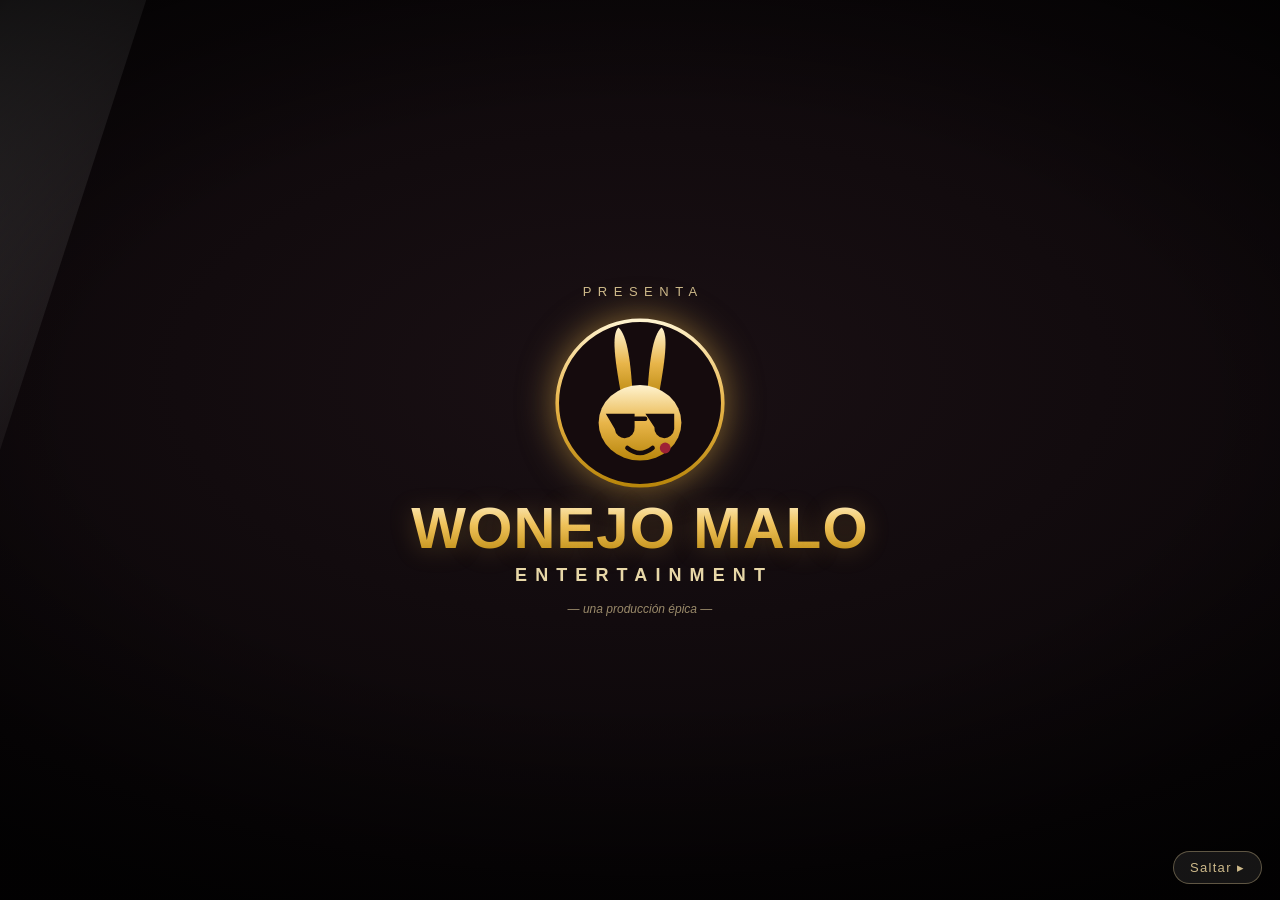
==== commit c0276e41: "Add files via upload" ====
--- a/index.html
+++ b/index.html
@@ -55,12 +55,71 @@
   #iosClose { position:absolute; top:6px; right:8px; background:none; border:none;
     font-size:18px; color:#8a93a6; cursor:pointer; }
   @keyframes bounce { 0%,100%{ transform:translateY(0);} 50%{ transform:translateY(6px);} }
+  /* --- intro cinemático del estudio --- */
+  #intro { position:fixed; inset:0; z-index:70; display:flex; flex-direction:column;
+    align-items:center; justify-content:center; overflow:hidden;
+    background:radial-gradient(120% 90% at 50% 42%, #1a1014 0%, #0a0608 60%, #000 100%);
+    transition:opacity .7s ease; }
+  #intro.intro-out { opacity:0; }
+  #intro::after{ content:""; position:absolute; inset:0; pointer-events:none;
+    background:radial-gradient(80% 60% at 50% 45%, rgba(0,0,0,0) 55%, rgba(0,0,0,.7) 100%); }
+  .intro-inner{ position:relative; text-align:center; z-index:2; }
+  .intro-present{ color:#cdb98a; letter-spacing:.5em; font-size:13px; text-transform:uppercase;
+    opacity:0; animation:iFade .8s ease .2s forwards; padding-left:.5em; }
+  .intro-logo{ width:min(34vh,180px); height:auto; display:block; margin:14px auto 6px;
+    opacity:0; transform:scale(.6); transform-origin:center;
+    filter:drop-shadow(0 0 18px rgba(232,181,74,.55));
+    animation:iLogo 1s cubic-bezier(.2,.8,.2,1) .35s forwards, iGlow 2.6s ease 1.2s infinite alternate; }
+  .intro-name{ font-weight:900; font-size:min(9vw,58px); line-height:1; letter-spacing:.02em;
+    background:linear-gradient(180deg,#fff3cf 0%,#f0c45c 45%,#b8860b 100%);
+    -webkit-background-clip:text; background-clip:text; color:transparent;
+    opacity:0; transform:translateY(18px); animation:iRise .9s ease 1s forwards;
+    text-shadow:0 2px 24px rgba(232,181,74,.25); }
+  .intro-sub{ color:#e8d8a8; font-weight:700; font-size:min(3.4vw,18px); letter-spacing:.45em;
+    margin-top:8px; opacity:0; animation:iFade 1s ease 1.5s forwards; padding-left:.45em; }
+  .intro-tag{ color:#9a8a6a; font-size:12px; font-style:italic; margin-top:16px;
+    opacity:0; animation:iFade 1.1s ease 2.1s forwards; }
+  .intro-shine{ position:absolute; top:0; left:-40%; width:40%; height:100%;
+    background:linear-gradient(105deg,transparent,rgba(255,255,255,.18),transparent);
+    transform:skewX(-18deg); animation:iShine 2.4s ease 1.3s; }
+  #introSkip{ position:absolute; bottom:max(16px,env(safe-area-inset-bottom)); right:18px; z-index:3;
+    background:rgba(255,255,255,.08); color:#cdb98a; border:1px solid rgba(205,185,138,.4);
+    border-radius:20px; padding:8px 16px; font-size:13px; letter-spacing:.1em; cursor:pointer; }
+  @keyframes iFade{ to{ opacity:1; } }
+  @keyframes iLogo{ to{ opacity:1; transform:scale(1);} }
+  @keyframes iGlow{ from{ filter:drop-shadow(0 0 12px rgba(232,181,74,.4)); } to{ filter:drop-shadow(0 0 26px rgba(232,181,74,.8)); } }
+  @keyframes iRise{ to{ opacity:1; transform:translateY(0);} }
+  @keyframes iShine{ 0%{ left:-40%; } 100%{ left:130%; } }
 </style>
 </head>
 <body>
 <canvas id="game"></canvas>
 <button id="pause" class="chip">⏸</button>
 <button id="mute" class="chip">♪</button>
+
+<div id="intro">
+  <div class="intro-shine"></div>
+  <div class="intro-inner">
+    <div class="intro-present">presenta</div>
+    <svg class="intro-logo" viewBox="0 0 200 200" xmlns="http://www.w3.org/2000/svg">
+      <defs><linearGradient id="ig" x1="0" y1="0" x2="0" y2="1">
+        <stop offset="0" stop-color="#fff3cf"/><stop offset=".5" stop-color="#e8b54a"/><stop offset="1" stop-color="#b8860b"/></linearGradient></defs>
+      <circle cx="100" cy="100" r="92" fill="#150b0d" stroke="url(#ig)" stroke-width="4"/>
+      <path d="M80 96 C72 52 68 24 76 16 C86 24 90 56 92 94 Z" fill="url(#ig)"/>
+      <path d="M120 96 C128 52 132 24 124 16 C114 24 110 56 108 94 Z" fill="url(#ig)"/>
+      <ellipse cx="100" cy="122" rx="46" ry="42" fill="url(#ig)"/>
+      <path d="M62 112 h32 v15 a11 11 0 0 1 -22 2 Z" fill="#150b0d"/>
+      <path d="M106 112 h32 v17 a11 11 0 0 1 -22 -2 Z" fill="#150b0d"/>
+      <rect x="92" y="115" width="16" height="5" rx="2" fill="#150b0d"/>
+      <path d="M86 150 q14 11 28 0" stroke="#150b0d" stroke-width="5" fill="none" stroke-linecap="round"/>
+      <circle cx="128" cy="150" r="6" fill="#9d2235"/>
+    </svg>
+    <div class="intro-name">WONEJO MALO</div>
+    <div class="intro-sub">ENTERTAINMENT</div>
+    <div class="intro-tag">— una producción épica —</div>
+  </div>
+  <button id="introSkip">Saltar ▸</button>
+</div>
 
 <div id="rotate" class="overlay"><div>🔄<br><br>Gira tu dispositivo<br><small>Zodiac Fighters se juega en horizontal</small></div></div>
 
@@ -137,6 +196,13 @@
   metal: {sky:['#14141c','#30303f'], far:'#26262f', mid:'#41414f', near:'#5d5d75', deco:'#aaaacb', name:'Pagoda de Acero'},
   madera:{sky:['#121b0a','#2c4216'], far:'#243611', mid:'#3a5a1d','near':'#527a2c', deco:'#9ccd62', name:'Bosque de Papel'}
 };
+
+/* ---------- temas de escenario por color (noche / atardecer / día) ---------- */
+const THEMES=[
+  {name:'Noche',     day:false, sky:['#0b1f3a','#1f5078'], bld:['#15345a','#1d4a73','#2a6191'], win:'#ffd98a', floor:'#e9e1d0', floor2:'#cdc3aa', deco:'#cfe3f5', moon:'#f3ead2'},
+  {name:'Atardecer', day:false, sky:['#3a0f12','#b5471f'], bld:['#5a1d1a','#7e2a1c','#a8451f'], win:'#ffe1a0', floor:'#f1d9c1', floor2:'#d8b08c', deco:'#ffcaa0', moon:'#ffd58a'},
+  {name:'Día',       day:true,  sky:['#76c4e8','#cfeafb'], bld:['#6f9bb8','#8fb3cc','#aecbe0'], win:'#ffffff', floor:'#eef0e6', floor2:'#cdd6c0', deco:'#ffffff', sun:'#ffe98a'}
+];
 
 /* ---------- roster: los 12 zodiacales (GDD secciones 4-5) ----------
  stats: hp, spd (vel suelo), jmp (impulso salto), dmg (multiplicador), sc (escala tamaño), air (control aéreo)
@@ -304,6 +370,7 @@
     this.comboOn=0; this.lastIn={a:false,b:false,g:false,j:false};
     this.anim=0; this.kdT=0; this.invT=0; this.armor=false; this.blocking=false;
     this.ai={t:0, act:'idle', dir:0, atkCd:1};
+    this.hist=[];
   }
   get grounded(){ return this.y>=GY-1; }
   get foe(){ return this===ST.p1?ST.p2:ST.p1; }
@@ -415,6 +482,7 @@
   }
 
   physics(dt,fric){
+    this.hist.push({x:this.x,y:this.y}); if(this.hist.length>10) this.hist.shift();
     this.vy+=GRAV*S; this.x+=this.vx; this.y+=this.vy;
     if(!this.grounded) {} else this.vx*=fric;
     if(this.y>GY){ this.y=GY;
@@ -547,6 +615,10 @@
   foe.hitstun=a.stun? .9 : .12+dmg*.022;
   foe.kdPending=!!a.kd&&dmg>=10;
   foe.setState('hit'); foe.aT=null;
+  /* i-frames: invencibilidad breve tras el golpe para que el spam no gane solo */
+  foe.invT=Math.max(foe.invT, foe.hitstun + (a.stun?0:0.40));
+  /* el atacante retrocede: debe re-aproximarse, no quedarse pegado spameando */
+  if(!a.dash) att.vx -= att.face*3.4*S;
   /* arruga de papel en golpes fuertes (GDD sección 3) */
   if(dmg>=12){ foe.crumple=.4; shakeT=.15; shakeM=5; sfx('heavy'); }
   else sfx('hit');
@@ -555,6 +627,8 @@
   if(a.stun) foe.stunFlash=.9;
   spawnParticles(foe.x,foe.y-foe.h*.6,'#fff',dmg>=12?12:6,dmg>=12?1.8:1);
   spawnParticles(foe.x,foe.y-foe.h*.6,foe.ch.col,4,1);
+  spawnFlash(foe.x,foe.y-foe.h*.55,'#fff',dmg>=12);
+  if(dmg>=12) camPunch(0.07,0.16);
   /* contador de combo (GDD): golpes mientras el rival no recupera control */
   att.comboOn = (foe.state==='hit'&&att.comboPrev)? att.comboOn+1 : 1;
   att.comboPrev=true; att.comboShow=1.2;
@@ -565,6 +639,8 @@
   foe.setState('ko'); foe.vx=dir*kb*1.3; foe.vy=-9*S; foe.crumple=1.2;
   sfx('ko'); shakeT=.4; shakeM=10; hitstopT=.18;
   spawnParticles(foe.x,foe.y-foe.h*.5,'#fff',20,2.5);
+  spawnFlash(foe.x,foe.y-foe.h*.5,'#ffe9a8',true); spawnFlash(foe.x,foe.y-foe.h*.5,'#fff',true);
+  camPunch(0.20,0.55);
   setTimeout(()=>endMatch(foe===ST.p2?ST.p1:ST.p2,'ko'),1400);
 }
 
@@ -622,41 +698,65 @@
 
 /* ============ RENDER — estilo "papel con profundidad" (GDD sección 6) ============ */
 function rr(x,y,w,h,r){ cx.beginPath(); cx.roundRect(x,y,w,h,r); }
-function drawStage(pal,t){
-  const g=cx.createLinearGradient(0,0,0,H);
-  g.addColorStop(0,pal.sky[0]); g.addColorStop(1,pal.sky[1]);
+function drawStage(th,t){
+  if(!th||!th.bld) th=THEMES[0];
+  const g=cx.createLinearGradient(0,0,0,H); g.addColorStop(0,th.sky[0]); g.addColorStop(1,th.sky[1]);
   cx.fillStyle=g; cx.fillRect(0,0,W,H);
-  /* luna de papel */
-  cx.fillStyle='rgba(247,241,227,.9)'; cx.beginPath(); cx.arc(W*.78,H*.18,34*S,0,7); cx.fill();
-  cx.fillStyle=pal.sky[0]+'cc'; cx.beginPath(); cx.arc(W*.78+10*S,H*.18-6*S,28*S,0,7); cx.fill();
-  /* capas de papel con parallax sutil (2-3 capas, GDD) */
-  const layers=[[pal.far,.55,90],[pal.mid,.68,60],[pal.near,.8,40]];
-  layers.forEach(([col,yy,amp],li)=>{
-    cx.fillStyle=col; cx.beginPath(); cx.moveTo(0,H);
-    const off=Math.sin(t*.1+li)*4;
-    for(let x=0;x<=W;x+=W/14){
-      const y=H*yy - Math.abs(Math.sin(x*.013+li*2.7))*amp*S + off;
-      cx.lineTo(x,y);
-    }
-    cx.lineTo(W,H); cx.closePath(); cx.fill();
-    cx.fillStyle='rgba(0,0,0,.18)'; cx.fillRect(0,0,0,0);
+  /* sol o luna + estrellas */
+  if(th.day){
+    cx.fillStyle='rgba(255,255,255,.25)'; cx.beginPath(); cx.arc(W*.80,H*.20,52*S,0,7); cx.fill();
+    cx.fillStyle=th.sun||'#ffe98a'; cx.beginPath(); cx.arc(W*.80,H*.20,40*S,0,7); cx.fill();
+  } else {
+    cx.fillStyle='rgba(255,255,255,.65)'; for(let i=0;i<26;i++){ const sx=(i*131.5)%W, sy=(i*61.7)%(H*.42); cx.fillRect(sx,sy+8,2*S,2*S); }
+    cx.fillStyle=th.moon||'#f3ead2'; cx.beginPath(); cx.arc(W*.80,H*.18,32*S,0,7); cx.fill();
+    cx.fillStyle=th.sky[0]; cx.beginPath(); cx.arc(W*.80+11*S,H*.18-6*S,27*S,0,7); cx.fill();
+  }
+  /* skyline de edificios con ventanas (3 capas) */
+  const baseY=GY;
+  th.bld.forEach((col,li)=>{
+    const step=(78-li*12)*S, hmax=(H*.36 - li*H*.07);
+    let seed=(li*97+13)>>>0;
+    const rnd=()=>{ seed=(seed*9301+49297)%233280; return seed/233280; };
+    for(let x=-((li*19)%step); x<W+step; x+=step){
+      const bh=hmax*(.42+rnd()*.58), bw=step*.82, bx=x, by=baseY-bh;
+      cx.fillStyle=col; cx.fillRect(bx,by,bw,bh);
+      if(li>=1){ cx.fillStyle=th.win;
+        for(let wy=by+9*S; wy<baseY-9*S; wy+=15*S) for(let wx=bx+7*S; wx<bx+bw-7*S; wx+=12*S){
+          if(rnd()>(th.day?.55:.45)) cx.fillRect(wx,wy,5*S,7*S); }
+      }
+    }
   });
-  /* linternas decorativas */
-  cx.fillStyle=pal.deco+'55';
-  for(let i=0;i<4;i++){ const lx=W*(.12+i*.24), ly=H*.32+Math.sin(t*.8+i)*6*S;
-    rr(lx-8*S,ly-12*S,16*S,24*S,6*S); cx.fill(); }
-  /* tira de suelo de papel con pliegues (GDD) */
-  cx.fillStyle='#f7f1e3'; cx.fillRect(0,GY,W,H-GY);
-  cx.fillStyle='#d9cfb8'; cx.fillRect(0,GY,W,6*S);
-  cx.strokeStyle='#d9cfb8'; cx.lineWidth=2*S;
-  for(let x=30*S;x<W;x+=90*S){ cx.beginPath(); cx.moveTo(x,GY+8*S); cx.lineTo(x+14*S,H); cx.stroke(); }
+  /* atmósfera sobre el skyline */
+  const fog=cx.createLinearGradient(0,H*.42,0,baseY); fog.addColorStop(0,'rgba(0,0,0,0)');
+  fog.addColorStop(1, th.day?'rgba(255,255,255,.14)':'rgba(0,0,0,.20)');
+  cx.fillStyle=fog; cx.fillRect(0,H*.42,W,baseY-H*.42);
+  /* linternas */
+  cx.fillStyle=(th.deco||'#fff')+'88';
+  for(let i=0;i<4;i++){ const lx=W*(.12+i*.24), ly=H*.30+Math.sin(t*.8+i)*6*S; rr(lx-7*S,ly-11*S,14*S,22*S,6*S); cx.fill(); }
+  /* piso de baldosas */
+  cx.fillStyle=th.floor; cx.fillRect(0,GY,W,H-GY);
+  cx.fillStyle=th.floor2; cx.fillRect(0,GY,W,6*S);
+  cx.strokeStyle=th.floor2; cx.lineWidth=2*S;
+  for(let x=0;x<W+40*S;x+=70*S){ cx.beginPath(); cx.moveTo(x,GY+8*S); cx.lineTo(x-30*S,H); cx.stroke(); }
+  let yy=GY+(H-GY)*.45; cx.beginPath(); cx.moveTo(0,yy); cx.lineTo(W,yy); cx.stroke();
   /* pliegue de borde (rebote) */
-  cx.fillStyle='#e8dfc8'; cx.beginPath();
+  cx.fillStyle=th.floor2; cx.beginPath();
   cx.moveTo(0,GY); cx.lineTo(18*S,GY-26*S); cx.lineTo(26*S,GY); cx.closePath(); cx.fill();
   cx.beginPath(); cx.moveTo(W,GY); cx.lineTo(W-18*S,GY-26*S); cx.lineTo(W-26*S,GY); cx.closePath(); cx.fill();
 }
 
-/* personaje: cuerpo de papel low-poly + rasgos por animal */
+/* ---------- sprites ilustrados (si existen art/{id}-{estado}.png) ---------- */
+const SPR={}, SPR_SCALE=2.05;
+function loadSpr(id,st){ const k=id+'-'+st; if(SPR[k]!==undefined) return SPR[k];
+  const o={img:new Image(),ok:false}; o.img.onload=()=>o.ok=true; o.img.onerror=()=>o.ok=false; o.img.src='art/'+k+'.png'; SPR[k]=o; return o; }
+function preloadSprites(ch){ ['idle','ready','hit','ko'].forEach(s=>loadSpr(ch.id,s)); }
+function spriteState(f){ if(f.state==='ko'||f.state==='down'||f.state==='getup') return 'ko';
+  if(f.state==='hit') return 'hit'; if(f.state==='atk') return 'ready';
+  if(f.blocking||Math.abs(f.vx)>.6||!f.grounded) return 'ready'; return 'idle'; }
+function getSpr(f){ const st=spriteState(f); let s=SPR[f.ch.id+'-'+st];
+  if(s&&s.ok) return s.img; s=SPR[f.ch.id+'-idle']; return (s&&s.ok)?s.img:null; }
+
+/* personaje: sprite ilustrado si existe; si no, dibujo vectorial. Con movimiento de cuerpo. */
 function drawFighter(f,t){
   const c=f.ch, w=f.w, h=f.h;
   cx.save(); cx.translate(f.x,f.y);
@@ -669,22 +769,21 @@
     cx.scale(1-f.crumple*.18,1-f.crumple*.25);
   }
   cx.scale(f.face,1);
-  let lean=0, lift=0;
+  let lean=0, lift=0, lunge=0, sqx=1, sqy=1;
   if(f.state==='atk'&&f.atk){
-    const a=f.atk, p=Math.min(1,f.stT/(a.st+a.act));
-    if(a.anim==='lunge'||a.anim==='jab') lean=.35*p;
-    else if(a.anim==='back') lean=-.3*p;
-    else if(a.anim==='up') lift=8*S*p;
-    else if(a.anim==='low') lift=-6*S*p;
-    else if(a.anim==='dive') lean=.5*p;
-    else if(a.anim==='shout') lift=4*S*Math.sin(p*Math.PI);
-  }
-  if(f.state==='hit') lean=-.4;
+    const a=f.atk, t2=f.stT, anim=a.anim, bk=a.back?-1:1;
+    if(t2<a.st){ const p=t2/Math.max(.001,a.st); lunge=-7*S*p*bk; lean=.12*p*bk; sqx=1-.05*p; sqy=1+.05*p; }
+    else if(t2<a.st+a.act){ const p=(t2-a.st)/Math.max(.001,a.act), s=Math.sin(p*Math.PI);
+      lunge=((a.rng||44)*.32*S)*s*bk; lean=.5*s*bk; sqx=1+.10*s; sqy=1-.06*s;
+      if(anim==='up')lift=11*S*s; if(anim==='low'||anim==='dive')lift=-6*S*s; }
+    else { const p=(t2-a.st-a.act)/Math.max(.001,a.rec); lunge=5*S*(1-p)*bk; lean=.12*(1-p)*bk; }
+  }
+  if(f.state==='hit'){ lean=-.4; lunge=-5*S; }
   if(f.state==='down'){ cx.rotate(-Math.PI/2*.9); cx.translate(h*.3,h*.45); }
   if(f.state==='ko') cx.rotate(f.anim*4);
   cx.rotate(lean);
-  const bob=f.grounded&&Math.abs(f.vx)>1?Math.sin(f.anim*14)*2*S:0;
-  cx.translate(0,-lift+bob);
+  const bob=(f.grounded&&f.state==='ctl'&&Math.abs(f.vx)>1)?Math.sin(f.anim*14)*2*S:0;
+  cx.translate(lunge,-lift+bob); cx.scale(sqx,sqy);
   /* aura de buff/bloqueo */
   if(f.blocking){ cx.strokeStyle='rgba(95,168,211,.8)'; cx.lineWidth=3*S; cx.beginPath(); cx.arc(-w*.2,-h*.5,h*.55,0,7); cx.stroke(); }
   if(f.buffAtk>0){ cx.strokeStyle='rgba(232,84,42,.5)'; cx.lineWidth=2*S; cx.beginPath(); cx.arc(0,-h*.5,h*.6,0,7); cx.stroke(); }
@@ -694,42 +793,51 @@
   cx.globalAlpha=alpha;
   /* tinte por estado */
   const body=f.poisonT>0?'#7aa05a':f.burnT>0?'#d07a3a':c.col;
-  /* cola (detrás) */
-  cx.strokeStyle=c.col2; cx.lineWidth=4*S; cx.lineCap='round';
-  cx.beginPath(); cx.moveTo(-w*.5,-h*.25);
-  cx.quadraticCurveTo(-w*1.1,-h*.35+Math.sin(t*6)*4*S,-w*.9,-h*.65); cx.stroke();
-  /* cuerpo */
-  cx.fillStyle=body; rr(-w*.55,-h*.62,w*1.1,h*.62,w*.3); cx.fill();
-  cx.strokeStyle=c.col2; cx.lineWidth=2*S; rr(-w*.55,-h*.62,w*1.1,h*.62,w*.3); cx.stroke();
-  /* barriga */
-  cx.fillStyle=c.belly; cx.beginPath(); cx.ellipse(w*.05,-h*.28,w*.32,h*.22,0,0,7); cx.fill();
-  /* patas */
-  cx.fillStyle=c.col2;
-  const step=f.grounded&&Math.abs(f.vx)>1?Math.sin(f.anim*14)*5*S:0;
-  rr(-w*.32+step,-h*.08,w*.22,h*.1,3*S); cx.fill();
-  rr(w*.12-step,-h*.08,w*.22,h*.1,3*S); cx.fill();
-  /* cabeza */
-  const hy=-h*.78;
-  cx.fillStyle=body; cx.beginPath(); cx.ellipse(w*.18,hy,w*.42,h*.2,0,0,7); cx.fill();
-  cx.strokeStyle=c.col2; cx.beginPath(); cx.ellipse(w*.18,hy,w*.42,h*.2,0,0,7); cx.stroke();
-  /* rasgos por animal */
-  drawFeatures(f,w,h,hy,body);
-  /* ojo */
-  cx.fillStyle='#1a1a2e'; cx.beginPath(); cx.arc(w*.34,hy-h*.04,2.6*S,0,7); cx.fill();
-  if(f.stunFlash>0){ cx.fillStyle='#e8d54a'; cx.font=`${10*S}px sans-serif`; cx.fillText('✶',w*.3,hy-h*.18); }
+  const img=getSpr(f);
+  if(img){
+    /* sprite ilustrado, anclado a los pies */
+    const sh=h*SPR_SCALE, sw=sh*((img.naturalWidth/img.naturalHeight)||.78);
+    cx.drawImage(img,-sw/2,-sh+5*S,sw,sh);
+    if(f.poisonT>0||f.burnT>0){ cx.save(); cx.globalCompositeOperation='source-atop'; cx.globalAlpha=alpha*.4;
+      cx.fillStyle=f.poisonT>0?'#5aa83c':'#dc6e28'; cx.fillRect(-sw/2,-sh+5*S,sw,sh); cx.restore(); }
+  } else {
+    /* cola (detrás) */
+    cx.strokeStyle=c.col2; cx.lineWidth=4*S; cx.lineCap='round';
+    cx.beginPath(); cx.moveTo(-w*.5,-h*.25);
+    cx.quadraticCurveTo(-w*1.1,-h*.35+Math.sin(t*6)*4*S,-w*.9,-h*.65); cx.stroke();
+    /* cuerpo */
+    cx.fillStyle=body; rr(-w*.55,-h*.62,w*1.1,h*.62,w*.3); cx.fill();
+    cx.strokeStyle=c.col2; cx.lineWidth=2*S; rr(-w*.55,-h*.62,w*1.1,h*.62,w*.3); cx.stroke();
+    /* barriga */
+    cx.fillStyle=c.belly; cx.beginPath(); cx.ellipse(w*.05,-h*.28,w*.32,h*.22,0,0,7); cx.fill();
+    /* patas */
+    cx.fillStyle=c.col2;
+    const step=f.grounded&&Math.abs(f.vx)>1?Math.sin(f.anim*14)*5*S:0;
+    rr(-w*.32+step,-h*.08,w*.22,h*.1,3*S); cx.fill();
+    rr(w*.12-step,-h*.08,w*.22,h*.1,3*S); cx.fill();
+    /* cabeza */
+    const hy=-h*.78;
+    cx.fillStyle=body; cx.beginPath(); cx.ellipse(w*.18,hy,w*.42,h*.2,0,0,7); cx.fill();
+    cx.strokeStyle=c.col2; cx.beginPath(); cx.ellipse(w*.18,hy,w*.42,h*.2,0,0,7); cx.stroke();
+    /* rasgos por animal */
+    drawFeatures(f,w,h,hy,body);
+    /* ojo */
+    cx.fillStyle='#1a1a2e'; cx.beginPath(); cx.arc(w*.34,hy-h*.04,2.6*S,0,7); cx.fill();
+    /* brazo de golpe: el cuerpo ataca (en vez de la onda) */
+    if(f.state==='atk'&&f.atk&&!f.atk.noHit){
+      const a=f.atk, tt=f.stT;
+      if(tt>=a.st&&tt<a.st+a.act+.05){
+        const p=Math.sin(Math.min(1,(tt-a.st)/Math.max(.001,a.act))*Math.PI), dir=a.back?-1:1;
+        const ay=a.hi?-h*.85:a.lo?-h*.18:-h*.46, reach=(w*.34+(a.rng||44)*S*.5)*p*dir;
+        cx.strokeStyle=body; cx.lineWidth=6*S; cx.lineCap='round';
+        cx.beginPath(); cx.moveTo(dir*w*.28,-h*.45); cx.lineTo(reach,ay); cx.stroke();
+        cx.fillStyle=c.belly; cx.beginPath(); cx.arc(reach,ay,5.5*S,0,7); cx.fill();
+        cx.strokeStyle=c.col2; cx.lineWidth=1.5*S; cx.stroke();
+      }
+    }
+  }
+  if(f.stunFlash>0){ cx.fillStyle='#e8d54a'; cx.font=`${12*S}px sans-serif`; cx.textAlign='center'; cx.fillText('✶',0,-h*1.02); cx.textAlign='left'; }
   cx.globalAlpha=1;
-  /* brazo/golpe: arco de ataque */
-  if(f.state==='atk'&&f.atk&&!f.atk.noHit){
-    const a=f.atk, tt=f.stT;
-    if(tt>=a.st&&tt<a.st+a.act+.06){
-      cx.strokeStyle='rgba(255,255,255,.85)'; cx.lineWidth=4*S; cx.beginPath();
-      const dir=a.back?-1:1, R=(a.rng||44)*S*.8;
-      const ay=a.hi?-h*.95:a.lo?-h*.1:-h*.5;
-      cx.arc(dir*w*.5,ay,R,-.7*dir,(a.hi?-2.2:.5)*dir,a.hi||dir<0);
-      cx.stroke();
-      cx.strokeStyle=c.belly; cx.lineWidth=2*S; cx.stroke();
-    }
-  }
   cx.restore();
   /* líneas de arruga encima */
   if(f.crumple>0){
@@ -838,7 +946,7 @@
 }
 
 /* ============ FLUJO DE JUEGO ============ */
-const ST={mode:'title', p1:null, p2:null, fightT:0, pal:PALETTES.agua, paused:false, selP:null, selC:null};
+const ST={mode:'title', p1:null, p2:null, fightT:0, pal:THEMES[0], paused:false, selP:null, selC:null};
 const $=id=>document.getElementById(id);
 
 /* selección de personaje */
@@ -879,8 +987,28 @@
 /* iPhone: aviso visual automático (Apple no permite instalación automática) */
 const isIOS=/iPad|iPhone|iPod/.test(navigator.userAgent)||(navigator.platform==='MacIntel'&&navigator.maxTouchPoints>1);
 const standalone=(window.navigator.standalone===true)||window.matchMedia('(display-mode: standalone)').matches||window.matchMedia('(display-mode: fullscreen)').matches;
-if(isIOS&&!standalone){ $('fs').classList.add('hidden'); setTimeout(()=>$('iosBanner').classList.remove('hidden'),900); }
+if(isIOS&&!fsSupported&&!standalone){ $('fs').classList.add('hidden'); setTimeout(()=>$('iosBanner').classList.remove('hidden'),900); }
 $('iosClose').onclick=()=>$('iosBanner').classList.add('hidden');
+
+/* ===== intro cinemático WONEJO MALO ENTERTAINMENT ===== */
+function introBoom(){ const a=ac(); if(!a) return; const t=a.currentTime;
+  const o=a.createOscillator(),g=a.createGain(); o.type='sine';
+  o.frequency.setValueAtTime(120,t); o.frequency.exponentialRampToValueAtTime(38,t+1.2);
+  g.gain.setValueAtTime(.0001,t); g.gain.exponentialRampToValueAtTime(.5,t+.06); g.gain.exponentialRampToValueAtTime(.0001,t+1.4);
+  o.connect(g); g.connect(a.destination); o.start(t); o.stop(t+1.5);
+  const o2=a.createOscillator(),g2=a.createGain(); o2.type='triangle';
+  o2.frequency.setValueAtTime(740,t); o2.frequency.exponentialRampToValueAtTime(1680,t+.45);
+  g2.gain.setValueAtTime(.0001,t); g2.gain.exponentialRampToValueAtTime(.07,t+.12); g2.gain.exponentialRampToValueAtTime(.0001,t+.65);
+  o2.connect(g2); g2.connect(a.destination); o2.start(t); o2.stop(t+.7); }
+let introDone=false;
+function endIntro(){ if(introDone) return; introDone=true; const i=$('intro'); if(!i) return;
+  i.classList.add('intro-out'); setTimeout(()=>{ i.style.display='none'; },760); }
+if($('intro')){
+  $('introSkip').onclick=e=>{ e.stopPropagation(); ac(); endIntro(); };
+  $('intro').addEventListener('pointerdown',()=>{ introBoom(); }, {once:true});
+  setTimeout(()=>{ try{ introBoom(); }catch(e){} }, 400);
+  setTimeout(endIntro, 4600);
+}
 if(standalone){ $('fs').classList.add('hidden'); }
 $('randBtn').onclick=()=>{ if(ST.selP===null) return;
   let i; do{ i=Math.floor(Math.random()*12); }while(i===ST.selP);
@@ -892,7 +1020,8 @@
   $('select').classList.add('hidden'); $('ending').classList.add('hidden');
   const c1=CHARS[ST.selP], c2=CHARS[ST.selC];
   ST.p1=new Fighter(c1,W*.3,1,false); ST.p2=new Fighter(c2,W*.7,-1,true);
-  ST.pal=PALETTES[Math.random()<.5?c1.el:c2.el];
+  preloadSprites(c1); preloadSprites(c2);
+  ST.pal=THEMES[Math.floor(Math.random()*THEMES.length)];
   projectiles=[]; particles=[]; ST.fightT=0; hitstopT=0; ST.paused=false;
   ST.mode='fight'; $('pause').style.display='block';
 }
@@ -905,11 +1034,29 @@
   $('ending').classList.remove('hidden');
 }
 $('rematch').onclick=()=>startFight();
-$('changeChar').onclick=()=>{ $('ending').classList.add('hidden'); $('select').classList.remove('hidden'); ST.mode='select'; };
+$('changeChar').onclick=()=>{ $('ending').classList.add('hidden');
+  ST.selP=null; ST.selC=null;
+  [...grid.children].forEach(el=>el.classList.remove('sel','cpu'));
+  $('selInfo').innerHTML='Toca un animal para ver su estilo.'; updateFightBtn();
+  $('select').classList.remove('hidden'); ST.mode='select'; };
 $('pause').onclick=()=>{ if(ST.mode!=='fight')return; ST.paused=true; $('pauseMenu').classList.remove('hidden'); };
 $('resume').onclick=()=>{ ST.paused=false; $('pauseMenu').classList.add('hidden'); };
 $('quit').onclick=()=>{ ST.paused=false; ST.mode='select'; $('pauseMenu').classList.add('hidden'); $('select').classList.remove('hidden'); $('pause').style.display='none'; };
 $('mute').onclick=()=>{ muted=!muted; $('mute').textContent=muted?'🔇':'♪'; };
+
+/* ============ JUICE: cámara, estelas, destellos ============ */
+let flashes=[], zoomT=0, zoomPow=0;
+function spawnFlash(x,y,col,big){ flashes.push({x,y,r:5*S,mr:(big?72:40)*S,life:1,col:col||'#fff'}); }
+function camPunch(pow,dur){ zoomPow=Math.max(zoomPow,pow); zoomT=Math.max(zoomT,dur); }
+function drawGhosts(f){
+  const sp=Math.hypot(f.vx,f.vy), dashing=f.state==='atk'&&f.atk&&f.atk.dash;
+  if(sp<6*S && !dashing) return; const img=getSpr(f); if(!img||f.hist.length<4) return;
+  const sh=f.h*SPR_SCALE, sw=sh*((img.naturalWidth/img.naturalHeight)||.78);
+  const n=Math.min(3,Math.floor((f.hist.length-1)/2));
+  for(let k=1;k<=n;k++){ const g=f.hist[f.hist.length-1-k*2]; if(!g) continue;
+    cx.save(); cx.globalAlpha=0.16*(1-k/(n+1)); cx.translate(g.x,g.y); cx.scale(f.face,1);
+    cx.drawImage(img,-sw/2,-sh+5*S,sw,sh); cx.restore(); }
+}
 
 /* ============ LOOP PRINCIPAL ============ */
 let last=performance.now();
@@ -934,17 +1081,22 @@
     }
     if(shakeT>0) shakeT-=dt;
   }
-  /* partículas siempre */
+  /* partículas, destellos y cámara (siempre avanzan) */
   for(let i=particles.length-1;i>=0;i--){ const p=particles[i];
     p.x+=p.vx; p.y+=p.vy; p.vy+=.25; p.life-=dt*1.8; p.rot+=.1;
     if(p.life<=0) particles.splice(i,1); }
-
-  /* render */
+  for(let i=flashes.length-1;i>=0;i--){ const fl=flashes[i]; fl.life-=dt*4.2; fl.r+=(fl.mr-fl.r)*.35; if(fl.life<=0) flashes.splice(i,1); }
+  if(zoomT>0) zoomT-=dt;
+
+  /* ===== render del MUNDO (cámara: zoom-punch + shake) ===== */
   cx.save();
+  let cz=1;
+  if(zoomT>0){ const k=Math.max(0,Math.min(1,zoomT/0.55)); cz=1+zoomPow*k; }
+  if(cz!==1 && ST.p1 && ST.p2){ const fx=(ST.p1.x+ST.p2.x)/2, fy=(ST.p1.y+ST.p2.y)/2-30*S;
+    cx.translate(fx,fy); cx.scale(cz,cz); cx.translate(-fx,-fy); }
   if(shakeT>0) cx.translate((Math.random()-.5)*shakeM,(Math.random()-.5)*shakeM);
   drawStage(ST.pal,t);
   if(ST.p1&&ST.p2){
-    /* trampas y proyectiles */
     for(const p of projectiles){
       cx.save(); cx.translate(p.x,p.y);
       cx.fillStyle=p.col; cx.strokeStyle='rgba(0,0,0,.3)'; cx.lineWidth=1.5*S;
@@ -952,23 +1104,27 @@
       else { cx.rotate(t*8); rr(-p.sz*.7,-p.sz*.7,p.sz*1.4,p.sz*1.4,p.sz*.4); cx.fill(); cx.stroke(); }
       cx.restore();
     }
+    drawGhosts(ST.p2); drawGhosts(ST.p1);
     drawFighter(ST.p2,t); drawFighter(ST.p1,t);
+    const f=ST.p1;
+    if(ST.mode==='fight'&&f&&f.aT!=null&&f.aT>.28){
+      const ch=Math.min(1,(f.aT-.28)/.7);
+      cx.fillStyle='rgba(157,34,53,.85)'; rr(f.x-22*S,f.y-f.h-18*S,44*S*ch,6*S,3*S); cx.fill();
+      cx.strokeStyle='#fff'; cx.lineWidth=1.5*S; rr(f.x-22*S,f.y-f.h-18*S,44*S,6*S,3*S); cx.stroke();
+    }
   }
   for(const p of particles){
     cx.save(); cx.translate(p.x,p.y); cx.rotate(p.rot); cx.globalAlpha=Math.max(0,p.life);
     cx.fillStyle=p.col; cx.fillRect(-p.sz/2,-p.sz/2,p.sz,p.sz); cx.restore();
   }
+  for(const fl of flashes){ const a2=Math.max(0,fl.life);
+    cx.save(); cx.globalAlpha=a2*.8; cx.strokeStyle=fl.col; cx.lineWidth=3*S;
+    cx.beginPath(); cx.arc(fl.x,fl.y,fl.r,0,7); cx.stroke();
+    cx.globalAlpha=a2; cx.fillStyle=fl.col; cx.beginPath(); cx.arc(fl.x,fl.y,fl.r*.2,0,7); cx.fill(); cx.restore(); }
   cx.globalAlpha=1;
-  if(ST.mode==='fight'){ drawHUD(t); drawControls();
-    /* indicador de carga de smash */
-    const f=ST.p1;
-    if(f&&f.aT!=null&&f.aT>.28){
-      const ch=Math.min(1,(f.aT-.28)/.7);
-      cx.fillStyle='rgba(157,34,53,.85)'; rr(f.x-22*S,f.y-f.h-18*S,44*S*ch,6*S,3*S); cx.fill();
-      cx.strokeStyle='#fff'; cx.lineWidth=1.5*S; rr(f.x-22*S,f.y-f.h-18*S,44*S,6*S,3*S); cx.stroke();
-    }
-  }
   cx.restore();
+  /* ===== HUD y controles (sin cámara, nítidos y estables) ===== */
+  if(ST.mode==='fight'){ drawHUD(t); drawControls(); }
 }
 requestAnimationFrame(loop);
 </script>
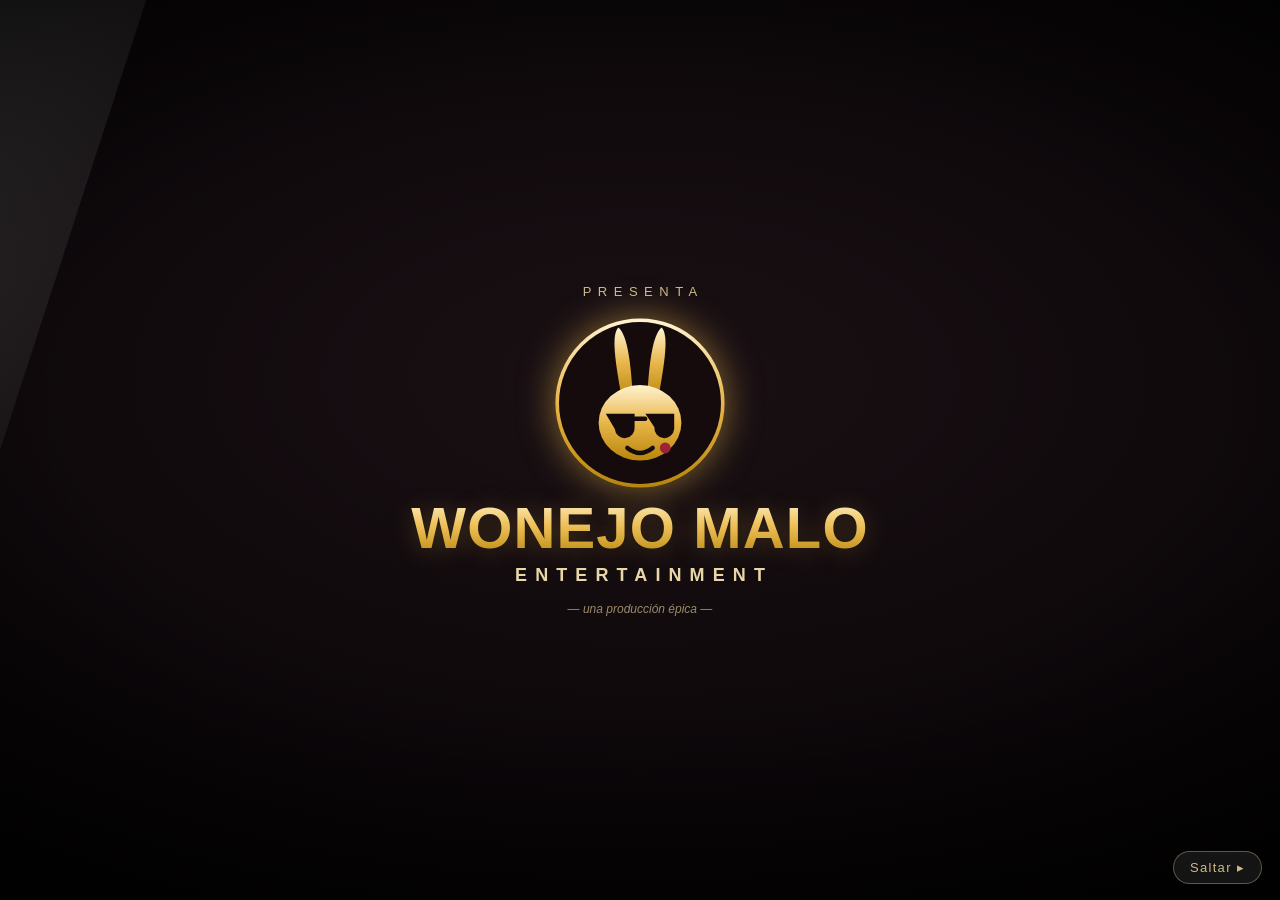
==== commit 6b52a3e5: "Add files via upload" ====
--- a/index.html
+++ b/index.html
@@ -66,7 +66,7 @@
   .intro-inner{ position:relative; text-align:center; z-index:2; }
   .intro-present{ color:#cdb98a; letter-spacing:.5em; font-size:13px; text-transform:uppercase;
     opacity:0; animation:iFade .8s ease .2s forwards; padding-left:.5em; }
-  .intro-logo{ width:min(34vh,180px); height:auto; display:block; margin:14px auto 6px;
+  .intro-logo{ position:relative; z-index:2; width:min(34vh,180px); height:auto; display:block; margin:14px auto 6px;
     opacity:0; transform:scale(.6); transform-origin:center;
     filter:drop-shadow(0 0 18px rgba(232,181,74,.55));
     animation:iLogo 1s cubic-bezier(.2,.8,.2,1) .35s forwards, iGlow 2.6s ease 1.2s infinite alternate; }
@@ -90,6 +90,57 @@
   @keyframes iGlow{ from{ filter:drop-shadow(0 0 12px rgba(232,181,74,.4)); } to{ filter:drop-shadow(0 0 26px rgba(232,181,74,.8)); } }
   @keyframes iRise{ to{ opacity:1; transform:translateY(0);} }
   @keyframes iShine{ 0%{ left:-40%; } 100%{ left:130%; } }
+  /* llamas del logo (arden y se apagan) */
+  .intro-flames{ position:absolute; left:50%; bottom:18%; transform:translateX(-50%);
+    width:min(44vh,240px); height:min(40vh,210px); pointer-events:none; z-index:1; filter:blur(.4px);
+    opacity:0; animation:flBurn .4s ease .45s forwards, flOut 1.4s ease 3.4s forwards; }
+  .intro-flames .glow{ position:absolute; left:50%; bottom:6%; transform:translateX(-50%);
+    width:78%; height:62%; mix-blend-mode:screen; filter:blur(7px);
+    background:radial-gradient(ellipse at 50% 100%, rgba(255,150,40,.6), rgba(255,90,20,.18) 55%, rgba(255,90,20,0) 75%); }
+  .intro-flames .fl{ position:absolute; bottom:12%; transform-origin:bottom center; mix-blend-mode:screen; filter:blur(3px);
+    border-radius:48% 52% 45% 55% / 72% 70% 30% 28%;
+    background:linear-gradient(to top,#fff1b0 2%,#ffc24e 38%,#ef4d1c 72%,rgba(239,77,28,0) 100%);
+    animation:flick .5s ease-in-out infinite alternate; }
+  .intro-flames .fl:nth-child(2){ left:6%;  width:40px; height:78px;  animation-duration:.46s; animation-delay:.10s; }
+  .intro-flames .fl:nth-child(3){ left:17%; width:46px; height:104px; animation-duration:.40s; animation-delay:0s;   }
+  .intro-flames .fl:nth-child(4){ left:29%; width:52px; height:138px; animation-duration:.55s; animation-delay:.12s; }
+  .intro-flames .fl:nth-child(5){ left:42%; width:54px; height:168px; animation-duration:.48s; animation-delay:.05s; }
+  .intro-flames .fl:nth-child(6){ left:54%; width:52px; height:150px; animation-duration:.6s;  animation-delay:.16s; }
+  .intro-flames .fl:nth-child(7){ left:65%; width:48px; height:120px; animation-duration:.44s; animation-delay:.08s; }
+  .intro-flames .fl:nth-child(8){ left:76%; width:44px; height:92px;  animation-duration:.52s; animation-delay:.14s; }
+  .intro-flames .fl.core{ filter:blur(2px); background:linear-gradient(to top,#fffbe0,#ffd86a 50%,#ff9a2e 85%,rgba(255,154,46,0)); opacity:.9; }
+  .intro-flames .fl.c1{ left:34%; width:26px; height:90px;  animation-duration:.38s; animation-delay:.06s; }
+  .intro-flames .fl.c2{ left:48%; width:28px; height:108px; animation-duration:.43s; animation-delay:.13s; }
+  .intro-flames .fl.c3{ left:60%; width:26px; height:88px;  animation-duration:.4s;  animation-delay:.02s; }
+  @keyframes flick{
+    0%{ transform:scaleY(.86) scaleX(1.06) skewX(4deg) translateY(5px); }
+    50%{ transform:scaleY(1.12) scaleX(.9) skewX(-5deg) translateY(-9px); }
+    100%{ transform:scaleY(.96) scaleX(1.02) skewX(3deg) translateY(0); } }
+  @keyframes flBurn{ to{ opacity:1; } }
+  @keyframes flOut{ to{ opacity:0; } }
+  /* ===== marco de pantalla retro (consola) ===== */
+  #crt{ position:fixed; inset:0; z-index:5; pointer-events:none; border-radius:16px;
+    box-shadow: inset 0 0 0 5px #241d4a, inset 0 0 0 9px #6a5db0, inset 0 0 55px rgba(0,0,0,.45); }
+  #crt::after{ content:""; position:absolute; inset:9px; border-radius:9px; pointer-events:none; opacity:.45;
+    background:repeating-linear-gradient(rgba(0,0,0,.10) 0 1px, transparent 1px 3px); mix-blend-mode:multiply; }
+  /* ===== mando estilo GBA ===== */
+  #dpad{ position:fixed; z-index:9; left:max(18px,env(safe-area-inset-left)); bottom:max(18px,env(safe-area-inset-bottom)); width:150px; height:150px; }
+  .dbtn{ position:absolute; width:50px; height:50px; border:none; font-size:18px; font-weight:900; color:#cfc7ff;
+    background:linear-gradient(180deg,#3a3360,#211c40); box-shadow:0 3px 0 #14102a, inset 0 1px 2px rgba(255,255,255,.18);
+    display:flex; align-items:center; justify-content:center; pointer-events:auto; touch-action:none; -webkit-user-select:none; user-select:none; }
+  #dUp{ left:50px; top:0; border-radius:9px 9px 0 0; }
+  #dDown{ left:50px; bottom:0; border-radius:0 0 9px 9px; }
+  #dLeft{ left:0; top:50px; border-radius:9px 0 0 9px; }
+  #dRight{ right:0; top:50px; border-radius:0 9px 9px 0; }
+  .dcenter2{ position:absolute; left:50px; top:50px; width:50px; height:50px; background:#2a2350; }
+  .dbtn.pressed{ transform:translateY(2px); box-shadow:0 1px 0 #14102a; filter:brightness(1.35); }
+  #abtns{ position:fixed; z-index:9; right:max(14px,env(safe-area-inset-right)); bottom:max(14px,env(safe-area-inset-bottom)); width:210px; height:185px; }
+  .rbtn{ position:absolute; border:none; border-radius:50%; font-weight:900; color:#fff; pointer-events:auto; touch-action:none; -webkit-user-select:none; user-select:none; display:flex; align-items:center; justify-content:center; }
+  .bA{ width:76px; height:76px; right:8px; bottom:8px; font-size:30px; background:radial-gradient(circle at 35% 30%,#e2607a,#9d2235); box-shadow:0 5px 0 #6e1825, inset 0 2px 4px rgba(255,255,255,.35); }
+  .bB{ width:66px; height:66px; right:88px; bottom:54px; font-size:26px; background:radial-gradient(circle at 35% 30%,#54b39a,#2e6e5e); box-shadow:0 5px 0 #1d4a3f, inset 0 2px 4px rgba(255,255,255,.35); }
+  .bJump{ width:54px; height:54px; right:20px; bottom:100px; font-size:22px; background:radial-gradient(circle at 35% 30%,#e8c45f,#b8860b); box-shadow:0 4px 0 #7e5e08, inset 0 2px 4px rgba(255,255,255,.3); }
+  .bGrab{ width:48px; height:48px; right:100px; bottom:124px; font-size:18px; background:radial-gradient(circle at 35% 30%,#8a93c0,#5d6575); box-shadow:0 4px 0 #3d4252, inset 0 2px 4px rgba(255,255,255,.3); }
+  .rbtn.pressed{ transform:translateY(3px); filter:brightness(1.25); }
 </style>
 </head>
 <body>
@@ -97,10 +148,26 @@
 <button id="pause" class="chip">⏸</button>
 <button id="mute" class="chip">♪</button>
 
+<div id="crt"></div>
+<div id="dpad">
+  <button id="dUp" class="dbtn">▲</button>
+  <button id="dLeft" class="dbtn">◀</button>
+  <div class="dcenter2"></div>
+  <button id="dRight" class="dbtn">▶</button>
+  <button id="dDown" class="dbtn">▼</button>
+</div>
+<div id="abtns">
+  <button id="bGrab" class="rbtn bGrab">✊</button>
+  <button id="bJump" class="rbtn bJump">⤒</button>
+  <button id="bB" class="rbtn bB">B</button>
+  <button id="bA" class="rbtn bA">A</button>
+</div>
+
 <div id="intro">
   <div class="intro-shine"></div>
   <div class="intro-inner">
     <div class="intro-present">presenta</div>
+    <div class="intro-flames" aria-hidden="true"><span class="glow"></span><span class="fl"></span><span class="fl"></span><span class="fl"></span><span class="fl"></span><span class="fl"></span><span class="fl"></span><span class="fl"></span><span class="fl core c1"></span><span class="fl core c2"></span><span class="fl core c3"></span></div>
     <svg class="intro-logo" viewBox="0 0 200 200" xmlns="http://www.w3.org/2000/svg">
       <defs><linearGradient id="ig" x1="0" y1="0" x2="0" y2="1">
         <stop offset="0" stop-color="#fff3cf"/><stop offset=".5" stop-color="#e8b54a"/><stop offset="1" stop-color="#b8860b"/></linearGradient></defs>
@@ -130,7 +197,8 @@
     <p>Peleas 1v1 con barra de vida. Sin caídas: ¡rebota a tu rival contra los bordes del escenario de papel!</p>
     <p><b>Stick</b> = moverte · sostener <b>atrás</b> = bloquear · <b>A</b> = golpe (mantén = smash) · <b>B</b> = especial · <b>B+↑</b> = recovery · <b>✊</b> = agarre</p>
     <p style="font-size:12px;color:#8a93a6">En PC: <b>flechas</b> = moverse · <b>A</b> = golpe (mantén = smash) · <b>S</b> = especial · <b>X</b> = agarre · <b>↑/Espacio</b> = saltar</p>
-    <button class="btn" id="start">Elegir peleador</button>
+    <button class="btn" id="modeFight">⚔️ Pelea vs CPU</button>
+    <button class="btn alt" id="modeTarget">🎯 Target Test</button>
     <button class="btn alt" id="fs">⛶ Pantalla completa</button>
     <button class="btn alt hidden" id="install">⬇️ Instalar app</button>
     <p id="iosHint" class="hidden" style="font-size:12px;color:#9d2235">En iPhone: toca el botón <b>Compartir</b> ⬆️ de Safari y elige <b>"Agregar a pantalla de inicio"</b>. Ábrelo desde ese ícono y se verá a pantalla completa.</p>
@@ -150,6 +218,8 @@
     <p id="selInfo">Toca un animal para ver su estilo.</p>
     <button class="btn" id="fightBtn" disabled style="opacity:.5">¡Pelear!</button>
     <button class="btn ghost" id="randBtn">CPU al azar</button>
+    <button class="btn alt" id="targetBtn" disabled style="opacity:.5">🎯 ¡Empezar!</button>
+    <button class="btn ghost" id="backMenu">‹ Menú</button>
   </div>
 </div>
 
@@ -295,7 +365,9 @@
   {k:'g', lbl:'✊', r:32, get x(){return W-58*S;},   get y(){return H-228*S;}, col:'#5d6575'}
 ];
 function btnAt(x,y){ for(const b of BTNS){ const r=b.r*S*1.15; if((x-b.x)**2+(y-b.y)**2<r*r) return b.k; } return null; }
+const HTML_PAD=true; /* controles ahora son HTML (mando retro); se desactiva el stick en canvas */
 cv.addEventListener('touchstart',e=>{
+  if(HTML_PAD){ return; }
   e.preventDefault(); if(ST.mode!=='fight') return;
   for(const t of e.changedTouches){
     const x=t.clientX,y=t.clientY;
@@ -330,6 +402,9 @@
 /* ============ SISTEMA DE COMBATE (GDD secciones 2-3) ============ */
 const GRAV=0.78, MATCH_TIME=600; /* 10 min máx según GDD */
 let projectiles=[], particles=[], hitstopT=0, shakeT=0, shakeM=0;
+/* modo Rompe Blancos (Target Test) */
+let PLATFORMS=[], targets=[], targetTimer=0, targetTotal=10;
+const DUMMY={x:99999,y:0,h:1,w:1,vx:0,vy:0,state:'ctl',invT:0,counterT:0,blocking:false,armor:false,buffDef:0,buffAtk:0,ch:{st:{sc:1,dmg:1}}};
 
 function spawnParticles(x,y,col,n,pow){
   for(let i=0;i<n;i++){
@@ -372,8 +447,8 @@
     this.ai={t:0, act:'idle', dir:0, atkCd:1};
     this.hist=[];
   }
-  get grounded(){ return this.y>=GY-1; }
-  get foe(){ return this===ST.p1?ST.p2:ST.p1; }
+  get grounded(){ return this.y>=GY-1 || this._onPlat; }
+  get foe(){ return (this===ST.p1?ST.p2:ST.p1) || DUMMY; }
 
   update(dt,inp){
     this.anim+=dt; this.stT+=dt;
@@ -421,7 +496,7 @@
     }
 
     /* --- control normal --- */
-    this.face = toFoe; /* siempre mira al rival (estilo peleas) */
+    if(ST.p2) this.face = toFoe; else if(Math.abs(inp.dx)>.2) this.face=Math.sign(inp.dx); /* pelea: mira al rival; rompe blancos: mira hacia donde camina */
     const back = -this.face; /* dirección "atrás" */
     const dxIn=inp.dx, dyIn=inp.dy;
     /* bloqueo: en el suelo, sosteniendo atrás (GDD: escudo sin botón) */
@@ -483,7 +558,17 @@
 
   physics(dt,fric){
     this.hist.push({x:this.x,y:this.y}); if(this.hist.length>10) this.hist.shift();
+    const prevY=this.y;
     this.vy+=GRAV*S; this.x+=this.vx; this.y+=this.vy;
+    /* plataformas (modo Rompe Blancos): aterrizaje de un solo sentido */
+    this._onPlat=false;
+    if(PLATFORMS.length && this.vy>=0){
+      for(const pl of PLATFORMS){
+        if(prevY<=pl.y+1 && this.y>=pl.y && this.x>pl.x-this.w*.4 && this.x<pl.x+pl.w+this.w*.4){
+          this.y=pl.y; this.vy=0; this._onPlat=true; break;
+        }
+      }
+    }
     if(!this.grounded) {} else this.vx*=fric;
     if(this.y>GY){ this.y=GY;
       if(this.vy>9*S&&this.state==='hit'){ this.vy=-this.vy*.35; spawnParticles(this.x,GY,'#d9cfb8',5,1);} else this.vy=0; }
@@ -746,9 +831,12 @@
 }
 
 /* ---------- sprites ilustrados (si existen art/{id}-{estado}.png) ---------- */
-const SPR={}, SPR_SCALE=2.05;
+const SPR={}, SPR_SCALE=1.72;
 function loadSpr(id,st){ const k=id+'-'+st; if(SPR[k]!==undefined) return SPR[k];
-  const o={img:new Image(),ok:false}; o.img.onload=()=>o.ok=true; o.img.onerror=()=>o.ok=false; o.img.src='art/'+k+'.png'; SPR[k]=o; return o; }
+  const o={img:new Image(),ok:false,tried:0};
+  o.img.onload=()=>{ o.ok=true; };
+  o.img.onerror=()=>{ if(o.tried===0){ o.tried=1; o.img.src='art/'+k+'.png'; } else { o.ok=false; } };
+  o.img.src=k+'.png'; SPR[k]=o; return o; }
 function preloadSprites(ch){ ['idle','ready','hit','ko'].forEach(s=>loadSpr(ch.id,s)); }
 function spriteState(f){ if(f.state==='ko'||f.state==='down'||f.state==='getup') return 'ko';
   if(f.state==='hit') return 'hit'; if(f.state==='atk') return 'ready';
@@ -781,8 +869,13 @@
   if(f.state==='hit'){ lean=-.4; lunge=-5*S; }
   if(f.state==='down'){ cx.rotate(-Math.PI/2*.9); cx.translate(h*.3,h*.45); }
   if(f.state==='ko') cx.rotate(f.anim*4);
-  cx.rotate(lean);
-  const bob=(f.grounded&&f.state==='ctl'&&Math.abs(f.vx)>1)?Math.sin(f.anim*14)*2*S:0;
+  /* balanceo de caminata (waddle) cuando se mueve en el suelo */
+  let walkRot=0, walkBob=0;
+  if(f.grounded && (f.state==='ctl'||f.state==='atk') && Math.abs(f.vx)>1.2){
+    walkRot=Math.sin(f.anim*16)*0.06; walkBob=Math.abs(Math.sin(f.anim*16))*3*S;
+  }
+  cx.rotate(lean+walkRot);
+  const bob=walkBob+((f.grounded&&f.state==='ctl'&&Math.abs(f.vx)>1)?Math.sin(f.anim*14)*1.5*S:0);
   cx.translate(lunge,-lift+bob); cx.scale(sqx,sqy);
   /* aura de buff/bloqueo */
   if(f.blocking){ cx.strokeStyle='rgba(95,168,211,.8)'; cx.lineWidth=3*S; cx.beginPath(); cx.arc(-w*.2,-h*.5,h*.55,0,7); cx.stroke(); }
@@ -946,7 +1039,7 @@
 }
 
 /* ============ FLUJO DE JUEGO ============ */
-const ST={mode:'title', p1:null, p2:null, fightT:0, pal:THEMES[0], paused:false, selP:null, selC:null};
+const ST={mode:'title', p1:null, p2:null, fightT:0, pal:THEMES[0], paused:false, selP:null, selC:null, pendingMode:'fight', gameMode:'fight'};
 const $=id=>document.getElementById(id);
 
 /* selección de personaje */
@@ -966,12 +1059,28 @@
 function updateFightBtn(){
   const ok=ST.selP!==null;
   $('fightBtn').disabled=!ok; $('fightBtn').style.opacity=ok?1:.5;
-  $('selTitle').textContent = ST.selP===null?'Elige tu peleador': ST.selC===null?'Ahora elige al rival CPU (u "CPU al azar")':'¡Listo para pelear!';
+  const tb=$('targetBtn'); if(tb){ tb.disabled=!ok; tb.style.opacity=ok?1:.5; }
+  if(ST.pendingMode==='target')
+    $('selTitle').textContent = ST.selP===null?'Elige tu personaje':'¡Listo! Toca 🎯 Empezar';
+  else
+    $('selTitle').textContent = ST.selP===null?'Elige tu peleador': ST.selC===null?'Elige rival CPU (o "CPU al azar")':'¡Listo para pelear!';
 }
 function goFullscreen(){ const el=document.documentElement; const rf=el.requestFullscreen||el.webkitRequestFullscreen; if(rf){ try{ rf.call(el); }catch(e){} } setTimeout(resize,300); }
 const fsSupported=!!(document.documentElement.requestFullscreen||document.documentElement.webkitRequestFullscreen);
 $('fs').onclick=()=>{ if(fsSupported){ goFullscreen(); } else { $('iosHint').classList.remove('hidden'); $('fs').classList.add('hidden'); } };
-$('start').onclick=()=>{ ac(); if(fsSupported) goFullscreen(); $('title').classList.add('hidden'); $('select').classList.remove('hidden'); ST.mode='select'; };
+function applySelectButtons(){ const fight=ST.pendingMode!=='target';
+  $('fightBtn').style.display=fight?'':'none'; $('randBtn').style.display=fight?'':'none';
+  $('targetBtn').style.display=fight?'none':''; }
+function openSelect(mode){ ac(); if(fsSupported) goFullscreen();
+  ST.pendingMode=mode; ST.selP=null; ST.selC=null;
+  [...grid.children].forEach(el=>el.classList.remove('sel','cpu'));
+  $('selInfo').innerHTML='Toca un animal para ver su estilo.';
+  applySelectButtons(); updateFightBtn();
+  $('title').classList.add('hidden'); $('ending').classList.add('hidden');
+  $('select').classList.remove('hidden'); ST.mode='select'; }
+$('modeFight').onclick=()=>openSelect('fight');
+$('modeTarget').onclick=()=>openSelect('target');
+$('backMenu').onclick=()=>{ $('select').classList.add('hidden'); $('title').classList.remove('hidden'); ST.mode='title'; };
 
 /* ===== App instalable: service worker + prompts ===== */
 if('serviceWorker' in navigator){ window.addEventListener('load',()=>{ navigator.serviceWorker.register('sw.js').catch(()=>{}); }); }
@@ -1007,7 +1116,7 @@
   $('introSkip').onclick=e=>{ e.stopPropagation(); ac(); endIntro(); };
   $('intro').addEventListener('pointerdown',()=>{ introBoom(); }, {once:true});
   setTimeout(()=>{ try{ introBoom(); }catch(e){} }, 400);
-  setTimeout(endIntro, 4600);
+  setTimeout(endIntro, 7800);
 }
 if(standalone){ $('fs').classList.add('hidden'); }
 $('randBtn').onclick=()=>{ if(ST.selP===null) return;
@@ -1016,14 +1125,66 @@
 $('fightBtn').onclick=()=>{ if(ST.selP===null) return;
   if(ST.selC===null){ let i; do{ i=Math.floor(Math.random()*12); }while(i===ST.selP); ST.selC=i; }
   startFight(); };
+$('targetBtn').onclick=()=>{ startTarget(); };
 function startFight(){
   $('select').classList.add('hidden'); $('ending').classList.add('hidden');
   const c1=CHARS[ST.selP], c2=CHARS[ST.selC];
   ST.p1=new Fighter(c1,W*.3,1,false); ST.p2=new Fighter(c2,W*.7,-1,true);
   preloadSprites(c1); preloadSprites(c2);
   ST.pal=THEMES[Math.floor(Math.random()*THEMES.length)];
-  projectiles=[]; particles=[]; ST.fightT=0; hitstopT=0; ST.paused=false;
-  ST.mode='fight'; $('pause').style.display='block';
+  projectiles=[]; particles=[]; PLATFORMS=[]; targets=[]; ST.fightT=0; hitstopT=0; ST.paused=false;
+  ST.gameMode='fight'; ST.mode='fight'; $('pause').style.display='block';
+}
+
+/* ===== Modo Rompe Blancos (Target Test estilo Melee) ===== */
+function buildTargetMap(idx){
+  PLATFORMS=[]; targets=[]; targetTimer=0;
+  const layouts=[
+    ()=>{ PLATFORMS.push({x:W*.10,y:H*.58,w:W*.18},{x:W*.40,y:H*.46,w:W*.20},{x:W*.72,y:H*.56,w:W*.18},{x:W*.56,y:H*.70,w:W*.16});
+      [[.10,.50],[.20,.73],[.33,.51],[.47,.40],[.50,.65],[.63,.66],[.74,.50],[.82,.72],[.90,.56],[.40,.78]].forEach(p=>targets.push({x:W*p[0],y:H*p[1],r:16*S,alive:true})); },
+    ()=>{ PLATFORMS.push({x:W*.20,y:H*.50,w:W*.16},{x:W*.64,y:H*.50,w:W*.16},{x:W*.42,y:H*.34,w:W*.16},{x:W*.42,y:H*.66,w:W*.16});
+      [[.14,.55],[.26,.44],[.50,.28],[.50,.60],[.74,.44],[.86,.55],[.30,.72],[.70,.72],[.50,.78],[.50,.46]].forEach(p=>targets.push({x:W*p[0],y:H*p[1],r:16*S,alive:true})); },
+    ()=>{ PLATFORMS.push({x:W*.30,y:H*.60,w:W*.40},{x:W*.14,y:H*.44,w:W*.16},{x:W*.70,y:H*.44,w:W*.16});
+      [[.12,.55],[.21,.38],[.35,.54],[.45,.54],[.55,.54],[.65,.54],[.79,.38],[.88,.55],[.50,.74],[.50,.40]].forEach(p=>targets.push({x:W*p[0],y:H*p[1],r:16*S,alive:true})); }
+  ];
+  layouts[idx%layouts.length](); targetTotal=targets.length;
+}
+function startTarget(){
+  if(ST.selP===null) return;
+  $('select').classList.add('hidden'); $('ending').classList.add('hidden');
+  const c=CHARS[ST.selP]; preloadSprites(c);
+  ST.p1=new Fighter(c, W*.12, 1, false); ST.p1.y=GY; ST.p2=null;
+  buildTargetMap(ST.selP);
+  ST.pal=THEMES[Math.floor(Math.random()*THEMES.length)];
+  projectiles=[]; particles=[]; flashes=[]; hitstopT=0; ST.paused=false;
+  targetTimer=0; ST.gameMode='target'; ST.mode='target'; $('pause').style.display='block';
+}
+function breakTarget(tg){ if(!tg.alive) return; tg.alive=false; sfx('heavy');
+  spawnFlash(tg.x,tg.y,'#ffd54a',true); spawnParticles(tg.x,tg.y,'#e8923f',16,1.8); spawnParticles(tg.x,tg.y,'#fff',8,1.4);
+  shakeT=.12; shakeM=4; camPunch(0.05,0.12);
+  if(targets.every(t=>!t.alive)) endTarget(); }
+function breakTargets(f){
+  if(f.state==='atk'&&f.atk&&!f.atk.noHit){
+    const a=f.atk;
+    if(f.stT>=a.st && f.stT<a.st+a.act+0.06){
+      const dir=a.back?-f.face:f.face;
+      const hx=f.x+dir*(f.w*.4+(a.rng||44)*S*.55), hy=f.y-f.h*(a.lo?.18:a.hi?.85:.55);
+      const rr2=(a.rng||44)*S*.6+34*S;
+      for(const tg of targets){ if(tg.alive && Math.abs(hx-tg.x)<rr2+tg.r && Math.abs(hy-tg.y)<rr2+tg.r) breakTarget(tg); }
+    }
+  }
+}
+function getBest(id){ try{ const v=localStorage.getItem('zf_best_'+id); return v?parseFloat(v):null; }catch(e){ return null; } }
+function setBest(id,t){ try{ const b=getBest(id); if(b===null||t<b){ localStorage.setItem('zf_best_'+id,t.toFixed(2)); return true; } }catch(e){} return false; }
+function fmtTime(t){ if(t==null) return '—'; const mm=Math.floor(t/60), ss=(t%60).toFixed(2).padStart(5,'0'); return mm+':'+ss; }
+function endTarget(){
+  if(ST.mode!=='target') return;
+  ST.mode='end'; $('pause').style.display='none';
+  const id=ST.p1.ch.id, ti=targetTimer;
+  const record=setBest(id,ti), best=getBest(id);
+  $('endTitle').textContent = record?'¡Nuevo récord! 🏆':'¡Completado! 🎯';
+  $('endText').innerHTML=`<b>${ST.p1.ch.em} ${ST.p1.ch.nm}</b> rompió los ${targetTotal} blancos.<br>Tu tiempo: <b>${fmtTime(ti)}</b> ⏱️<br>Mejor tiempo: <b>${fmtTime(best)}</b>${record?' ✨':''}`;
+  $('ending').classList.remove('hidden');
 }
 function endMatch(winner,how){
   if(ST.mode!=='fight') return;
@@ -1033,16 +1194,33 @@
   $('endText').innerHTML = `<b>${winner.ch.em} ${winner.ch.nm}</b> gana ${how==='ko'?'por nocaut':'por más vida al expirar el tiempo'}.<br>${you?'¡Victoria! 🎉':'La CPU se impuso esta vez…'}`;
   $('ending').classList.remove('hidden');
 }
-$('rematch').onclick=()=>startFight();
+$('rematch').onclick=()=>{ if(ST.gameMode==='target') startTarget(); else startFight(); };
 $('changeChar').onclick=()=>{ $('ending').classList.add('hidden');
   ST.selP=null; ST.selC=null;
   [...grid.children].forEach(el=>el.classList.remove('sel','cpu'));
-  $('selInfo').innerHTML='Toca un animal para ver su estilo.'; updateFightBtn();
+  $('selInfo').innerHTML='Toca un animal para ver su estilo.'; applySelectButtons(); updateFightBtn();
   $('select').classList.remove('hidden'); ST.mode='select'; };
-$('pause').onclick=()=>{ if(ST.mode!=='fight')return; ST.paused=true; $('pauseMenu').classList.remove('hidden'); };
+$('pause').onclick=()=>{ if(ST.mode!=='fight'&&ST.mode!=='target')return; ST.paused=true; $('pauseMenu').classList.remove('hidden'); };
 $('resume').onclick=()=>{ ST.paused=false; $('pauseMenu').classList.add('hidden'); };
-$('quit').onclick=()=>{ ST.paused=false; ST.mode='select'; $('pauseMenu').classList.add('hidden'); $('select').classList.remove('hidden'); $('pause').style.display='none'; };
+$('quit').onclick=()=>{ ST.paused=false; ST.mode='title'; $('pauseMenu').classList.add('hidden'); $('select').classList.add('hidden'); $('title').classList.remove('hidden'); $('pause').style.display='none'; };
 $('mute').onclick=()=>{ muted=!muted; $('mute').textContent=muted?'🔇':'♪'; };
+
+/* ===== mando retro: D-pad + botones (HTML, más cómodos) ===== */
+const dpadS={up:0,down:0,left:0,right:0};
+function applyDpad(){ touchIn.dx=(dpadS.right?1:0)-(dpadS.left?1:0); touchIn.dy=(dpadS.down?1:0)-(dpadS.up?1:0); }
+function bindHold(id,on,off){ const el=$(id); if(!el) return;
+  const d=e=>{ e.preventDefault(); ac(); on(); el.classList.add('pressed'); };
+  const u=e=>{ if(e&&e.preventDefault)e.preventDefault(); off(); el.classList.remove('pressed'); };
+  el.addEventListener('pointerdown',d); el.addEventListener('pointerup',u);
+  el.addEventListener('pointerleave',u); el.addEventListener('pointercancel',u); }
+bindHold('dUp',()=>{dpadS.up=1;applyDpad();},()=>{dpadS.up=0;applyDpad();});
+bindHold('dDown',()=>{dpadS.down=1;applyDpad();},()=>{dpadS.down=0;applyDpad();});
+bindHold('dLeft',()=>{dpadS.left=1;applyDpad();},()=>{dpadS.left=0;applyDpad();});
+bindHold('dRight',()=>{dpadS.right=1;applyDpad();},()=>{dpadS.right=0;applyDpad();});
+bindHold('bA',()=>{touchIn.a=true;},()=>{touchIn.a=false;});
+bindHold('bB',()=>{touchIn.b=true;},()=>{touchIn.b=false;});
+bindHold('bJump',()=>{touchIn.j=true;},()=>{touchIn.j=false;});
+bindHold('bGrab',()=>{touchIn.g=true;},()=>{touchIn.g=false;});
 
 /* ============ JUICE: cámara, estelas, destellos ============ */
 let flashes=[], zoomT=0, zoomPow=0;
@@ -1056,6 +1234,28 @@
   for(let k=1;k<=n;k++){ const g=f.hist[f.hist.length-1-k*2]; if(!g) continue;
     cx.save(); cx.globalAlpha=0.16*(1-k/(n+1)); cx.translate(g.x,g.y); cx.scale(f.face,1);
     cx.drawImage(img,-sw/2,-sh+5*S,sw,sh); cx.restore(); }
+}
+function drawPlatforms(){ for(const pl of PLATFORMS){
+  cx.fillStyle='#caa874'; rr(pl.x,pl.y,pl.w,12*S,5*S); cx.fill();
+  cx.fillStyle='#9c7b4a'; cx.fillRect(pl.x+3*S,pl.y+11*S,pl.w-6*S,5*S);
+  cx.strokeStyle='#7e6243'; cx.lineWidth=1.5*S; rr(pl.x,pl.y,pl.w,12*S,5*S); cx.stroke(); } }
+function drawTargets(t){ for(const tg of targets){ if(!tg.alive) continue;
+  cx.save(); cx.translate(tg.x,tg.y); cx.rotate(t*2);
+  cx.fillStyle='#f7f1e3'; cx.beginPath(); cx.arc(0,0,tg.r,0,7); cx.fill();
+  cx.fillStyle='#c0392b'; cx.beginPath(); cx.arc(0,0,tg.r*.72,0,7); cx.fill();
+  cx.fillStyle='#f7f1e3'; cx.beginPath(); cx.arc(0,0,tg.r*.44,0,7); cx.fill();
+  cx.fillStyle='#c0392b'; cx.beginPath(); cx.arc(0,0,tg.r*.2,0,7); cx.fill();
+  cx.strokeStyle='rgba(0,0,0,.25)'; cx.lineWidth=1.5*S; cx.beginPath(); cx.arc(0,0,tg.r,0,7); cx.stroke();
+  cx.restore(); } }
+function drawTargetHUD(){
+  const left=targets.filter(x=>x.alive).length;
+  cx.fillStyle='rgba(247,241,227,.92)'; rr(14*S,12*S,150*S,30*S,8*S); cx.fill();
+  cx.fillStyle='#1a1a2e'; cx.font=`bold ${15*S}px sans-serif`; cx.textAlign='left';
+  cx.fillText(`🎯 ${targetTotal-left} / ${targetTotal}`, 26*S, 32*S);
+  const mm=Math.floor(targetTimer/60), ss=Math.floor(targetTimer%60);
+  cx.fillStyle='rgba(247,241,227,.92)'; rr(W/2-42*S,8*S,84*S,26*S,8*S); cx.fill();
+  cx.fillStyle='#1a1a2e'; cx.font=`bold ${15*S}px sans-serif`; cx.textAlign='center';
+  cx.fillText(`${mm}:${String(ss).padStart(2,'0')}`,W/2,8*S+18*S); cx.textAlign='left';
 }
 
 /* ============ LOOP PRINCIPAL ============ */
@@ -1072,12 +1272,25 @@
       ST.p1.update(dt,i1); ST.p2.update(dt,i2);
       updateProjectiles(dt);
       /* separación de cuerpos */
-      const a=ST.p1,b=ST.p2, ov=(a.w+b.w)*.55-Math.abs(a.x-b.x);
+      const a=ST.p1,b=ST.p2, ov=((a.h+b.h)*.5+22*S)-Math.abs(a.x-b.x);
       if(ov>0&&Math.abs(a.y-b.y)<a.h*.8){ const push=Math.sign(a.x-b.x)||1; a.x+=push*ov/2; b.x-=push*ov/2; }
       [a,b].forEach(f=>{ if(f.comboShow>0){ f.comboShow-=dt; } if(f.foe.state!=='hit') f.comboPrev=false; });
       if(ST.fightT>=MATCH_TIME){
         const w = a.hp/a.maxhp>=b.hp/b.maxhp ? a : b; endMatch(w,'time');
       }
+    }
+    if(shakeT>0) shakeT-=dt;
+  }
+  else if(ST.mode==='target'&&!ST.paused){
+    if(hitstopT>0){ hitstopT-=dt; }
+    else {
+      targetTimer+=dt;
+      ST.p1.update(dt,mergedInput());
+      updateProjectiles(dt);
+      breakTargets(ST.p1);
+      for(let i=projectiles.length-1;i>=0;i--){ const p=projectiles[i]; let hit=false;
+        for(const tg of targets){ if(tg.alive && Math.abs(p.x-tg.x)<p.sz+tg.r && Math.abs(p.y-tg.y)<p.sz+tg.r){ breakTarget(tg); hit=true; break; } }
+        if(hit) projectiles.splice(i,1); }
     }
     if(shakeT>0) shakeT-=dt;
   }
@@ -1092,11 +1305,11 @@
   cx.save();
   let cz=1;
   if(zoomT>0){ const k=Math.max(0,Math.min(1,zoomT/0.55)); cz=1+zoomPow*k; }
-  if(cz!==1 && ST.p1 && ST.p2){ const fx=(ST.p1.x+ST.p2.x)/2, fy=(ST.p1.y+ST.p2.y)/2-30*S;
+  if(cz!==1 && ST.p1){ const fx=ST.p2?(ST.p1.x+ST.p2.x)/2:ST.p1.x, fy=(ST.p2?(ST.p1.y+ST.p2.y)/2:ST.p1.y)-30*S;
     cx.translate(fx,fy); cx.scale(cz,cz); cx.translate(-fx,-fy); }
   if(shakeT>0) cx.translate((Math.random()-.5)*shakeM,(Math.random()-.5)*shakeM);
   drawStage(ST.pal,t);
-  if(ST.p1&&ST.p2){
+  function drawProjectiles(){
     for(const p of projectiles){
       cx.save(); cx.translate(p.x,p.y);
       cx.fillStyle=p.col; cx.strokeStyle='rgba(0,0,0,.3)'; cx.lineWidth=1.5*S;
@@ -1104,6 +1317,17 @@
       else { cx.rotate(t*8); rr(-p.sz*.7,-p.sz*.7,p.sz*1.4,p.sz*1.4,p.sz*.4); cx.fill(); cx.stroke(); }
       cx.restore();
     }
+  }
+  if(ST.mode==='target' && ST.p1){
+    drawPlatforms(); drawProjectiles();
+    drawTargets(t);
+    drawGhosts(ST.p1); drawFighter(ST.p1,t);
+    const f=ST.p1;
+    if(f.aT!=null&&f.aT>.28){ const ch=Math.min(1,(f.aT-.28)/.7);
+      cx.fillStyle='rgba(157,34,53,.85)'; rr(f.x-22*S,f.y-f.h-18*S,44*S*ch,6*S,3*S); cx.fill();
+      cx.strokeStyle='#fff'; cx.lineWidth=1.5*S; rr(f.x-22*S,f.y-f.h-18*S,44*S,6*S,3*S); cx.stroke(); }
+  } else if(ST.p1&&ST.p2){
+    drawProjectiles();
     drawGhosts(ST.p2); drawGhosts(ST.p1);
     drawFighter(ST.p2,t); drawFighter(ST.p1,t);
     const f=ST.p1;
@@ -1123,8 +1347,9 @@
     cx.globalAlpha=a2; cx.fillStyle=fl.col; cx.beginPath(); cx.arc(fl.x,fl.y,fl.r*.2,0,7); cx.fill(); cx.restore(); }
   cx.globalAlpha=1;
   cx.restore();
-  /* ===== HUD y controles (sin cámara, nítidos y estables) ===== */
-  if(ST.mode==='fight'){ drawHUD(t); drawControls(); }
+  /* ===== HUD (los controles son HTML: mando retro) ===== */
+  if(ST.mode==='fight'){ drawHUD(t); }
+  else if(ST.mode==='target'){ drawTargetHUD(); }
 }
 requestAnimationFrame(loop);
 </script>
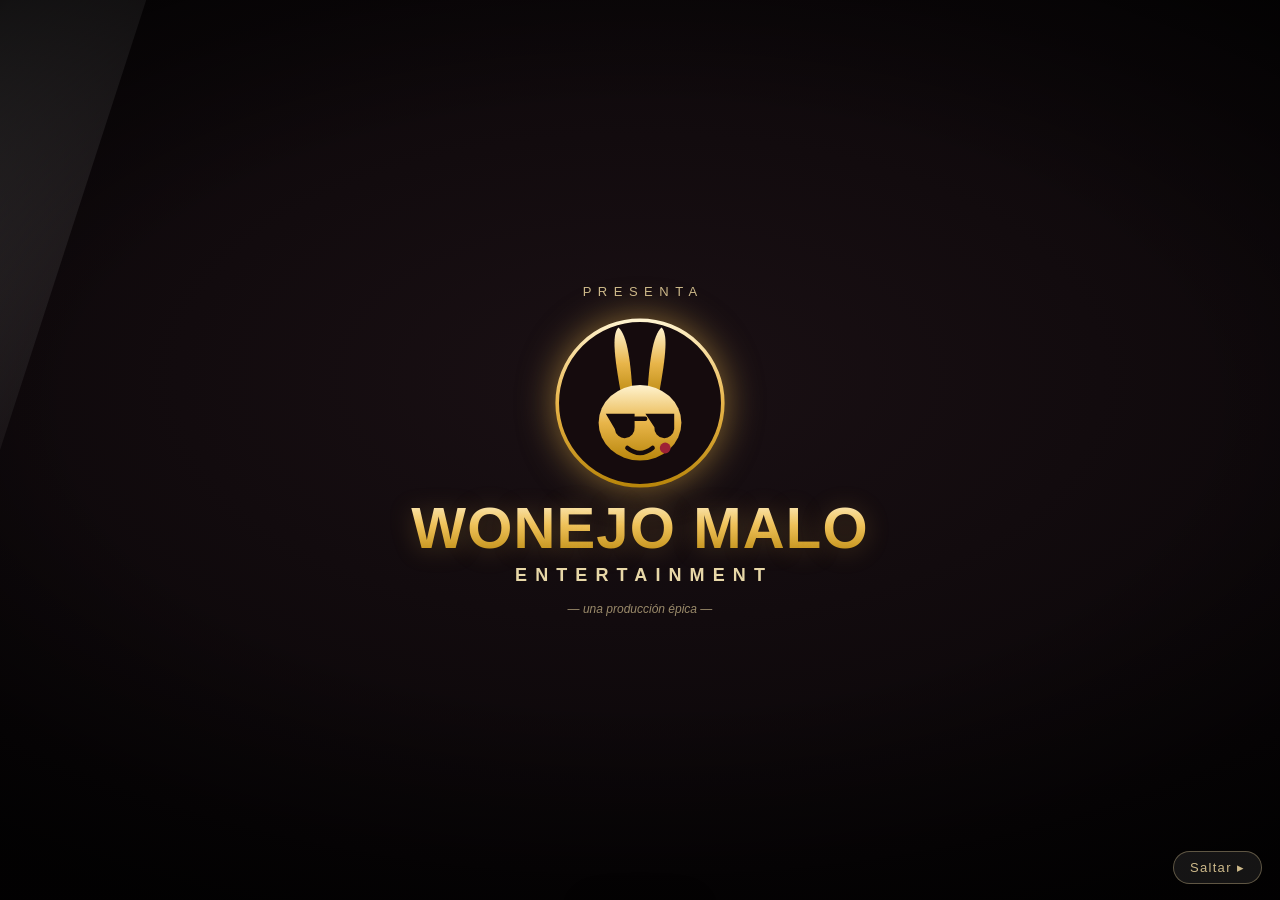
==== commit 3208aa28: "Add files via upload" ====
--- a/index.html
+++ b/index.html
@@ -123,24 +123,241 @@
     box-shadow: inset 0 0 0 5px #241d4a, inset 0 0 0 9px #6a5db0, inset 0 0 55px rgba(0,0,0,.45); }
   #crt::after{ content:""; position:absolute; inset:9px; border-radius:9px; pointer-events:none; opacity:.45;
     background:repeating-linear-gradient(rgba(0,0,0,.10) 0 1px, transparent 1px 3px); mix-blend-mode:multiply; }
-  /* ===== mando estilo GBA ===== */
-  #dpad{ position:fixed; z-index:9; left:max(18px,env(safe-area-inset-left)); bottom:max(18px,env(safe-area-inset-bottom)); width:150px; height:150px; }
-  .dbtn{ position:absolute; width:50px; height:50px; border:none; font-size:18px; font-weight:900; color:#cfc7ff;
+  /* ===== mando estilo GBA (compacto y semitransparente para ver el escenario) ===== */
+  #dpad{ position:fixed; z-index:9; left:max(12px,env(safe-area-inset-left)); bottom:max(12px,env(safe-area-inset-bottom)); width:108px; height:108px; opacity:.82; }
+  .dbtn{ position:absolute; width:36px; height:36px; border:none; font-size:14px; font-weight:900; color:#cfc7ff;
     background:linear-gradient(180deg,#3a3360,#211c40); box-shadow:0 3px 0 #14102a, inset 0 1px 2px rgba(255,255,255,.18);
     display:flex; align-items:center; justify-content:center; pointer-events:auto; touch-action:none; -webkit-user-select:none; user-select:none; }
-  #dUp{ left:50px; top:0; border-radius:9px 9px 0 0; }
-  #dDown{ left:50px; bottom:0; border-radius:0 0 9px 9px; }
-  #dLeft{ left:0; top:50px; border-radius:9px 0 0 9px; }
-  #dRight{ right:0; top:50px; border-radius:0 9px 9px 0; }
-  .dcenter2{ position:absolute; left:50px; top:50px; width:50px; height:50px; background:#2a2350; }
-  .dbtn.pressed{ transform:translateY(2px); box-shadow:0 1px 0 #14102a; filter:brightness(1.35); }
-  #abtns{ position:fixed; z-index:9; right:max(14px,env(safe-area-inset-right)); bottom:max(14px,env(safe-area-inset-bottom)); width:210px; height:185px; }
+  #dUp{ left:36px; top:0; border-radius:8px 8px 0 0; }
+  #dDown{ left:36px; bottom:0; border-radius:0 0 8px 8px; }
+  #dLeft{ left:0; top:36px; border-radius:8px 0 0 8px; }
+  #dRight{ right:0; top:36px; border-radius:0 8px 8px 0; }
+  .dcenter2{ position:absolute; left:36px; top:36px; width:36px; height:36px; background:#2a2350; }
+  .dbtn.pressed{ transform:translateY(2px); box-shadow:0 1px 0 #14102a; filter:brightness(1.4); }
+  #abtns{ position:fixed; z-index:9; right:max(10px,env(safe-area-inset-right)); bottom:max(10px,env(safe-area-inset-bottom)); width:150px; height:140px; opacity:.85; }
   .rbtn{ position:absolute; border:none; border-radius:50%; font-weight:900; color:#fff; pointer-events:auto; touch-action:none; -webkit-user-select:none; user-select:none; display:flex; align-items:center; justify-content:center; }
-  .bA{ width:76px; height:76px; right:8px; bottom:8px; font-size:30px; background:radial-gradient(circle at 35% 30%,#e2607a,#9d2235); box-shadow:0 5px 0 #6e1825, inset 0 2px 4px rgba(255,255,255,.35); }
-  .bB{ width:66px; height:66px; right:88px; bottom:54px; font-size:26px; background:radial-gradient(circle at 35% 30%,#54b39a,#2e6e5e); box-shadow:0 5px 0 #1d4a3f, inset 0 2px 4px rgba(255,255,255,.35); }
-  .bJump{ width:54px; height:54px; right:20px; bottom:100px; font-size:22px; background:radial-gradient(circle at 35% 30%,#e8c45f,#b8860b); box-shadow:0 4px 0 #7e5e08, inset 0 2px 4px rgba(255,255,255,.3); }
-  .bGrab{ width:48px; height:48px; right:100px; bottom:124px; font-size:18px; background:radial-gradient(circle at 35% 30%,#8a93c0,#5d6575); box-shadow:0 4px 0 #3d4252, inset 0 2px 4px rgba(255,255,255,.3); }
-  .rbtn.pressed{ transform:translateY(3px); filter:brightness(1.25); }
+  .bA{ width:58px; height:58px; right:6px; bottom:6px; font-size:24px; background:radial-gradient(circle at 35% 30%,#e2607a,#9d2235); box-shadow:0 4px 0 #6e1825, inset 0 2px 4px rgba(255,255,255,.35); }
+  .bB{ width:50px; height:50px; right:64px; bottom:42px; font-size:21px; background:radial-gradient(circle at 35% 30%,#54b39a,#2e6e5e); box-shadow:0 4px 0 #1d4a3f, inset 0 2px 4px rgba(255,255,255,.35); }
+  .bJump{ width:42px; height:42px; right:16px; bottom:74px; font-size:18px; background:radial-gradient(circle at 35% 30%,#e8c45f,#b8860b); box-shadow:0 3px 0 #7e5e08, inset 0 2px 4px rgba(255,255,255,.3); }
+  .bGrab{ width:38px; height:38px; right:74px; bottom:92px; font-size:15px; background:radial-gradient(circle at 35% 30%,#8a93c0,#5d6575); box-shadow:0 3px 0 #3d4252, inset 0 2px 4px rgba(255,255,255,.3); }
+  .rbtn.pressed{ transform:translateY(3px); filter:brightness(1.3); }
+
+  /* ===================== MENÚ GALAXIA (estilo Melee) ===================== */
+  #title{ background:
+      radial-gradient(120% 90% at 20% 10%, rgba(108,63,170,.42), transparent 55%),
+      radial-gradient(120% 90% at 85% 80%, rgba(34,94,168,.40), transparent 55%),
+      radial-gradient(80% 70% at 60% 40%, rgba(201,72,120,.18), transparent 60%),
+      linear-gradient(180deg,#04030f 0%, #0a0824 45%, #0d0b2e 100%); }
+  #stars{ position:absolute; inset:0; width:100%; height:100%; z-index:0; }
+  #title .panel{ position:relative; z-index:2; background:rgba(14,16,42,.62);
+      border:1px solid rgba(150,170,255,.30); box-shadow:0 0 50px rgba(80,110,255,.25), inset 0 0 30px rgba(60,80,200,.12);
+      backdrop-filter:blur(7px); -webkit-backdrop-filter:blur(7px); color:#e8ecff; }
+  #title .panel p{ color:#b9c2ee; }
+  #title .panel h2{ color:#cfd8ff; }
+  .galaxy-title{ font-size:clamp(30px,7vw,52px); font-weight:900; letter-spacing:2px; line-height:.95;
+      background:linear-gradient(180deg,#fff 0%,#ffe9a8 38%,#ffb347 70%,#ff7b54 100%);
+      -webkit-background-clip:text; background-clip:text; -webkit-text-fill-color:transparent;
+      filter:drop-shadow(0 0 14px rgba(255,180,90,.55)); margin-bottom:2px; animation:titlePulse 3.4s ease-in-out infinite; }
+  @keyframes titlePulse{ 0%,100%{ filter:drop-shadow(0 0 12px rgba(255,180,90,.45)); } 50%{ filter:drop-shadow(0 0 26px rgba(255,200,120,.85)); } }
+  .galaxy-sub{ color:#9fb0ff !important; font-size:15px; letter-spacing:3px; }
+  .btn.spirit{ background:linear-gradient(180deg,#7b3ff2,#5a23c8); box-shadow:0 4px 0 #3c1d8a; }
+  .coinpill{ display:inline-flex; align-items:center; gap:5px; background:rgba(0,0,0,.35); border:1px solid rgba(255,215,120,.5);
+      color:#ffd86b; font-weight:800; border-radius:999px; padding:5px 12px; font-size:15px; }
+  .firepill{ display:inline-flex; align-items:center; gap:4px; background:rgba(0,0,0,.35); border:1px solid rgba(255,140,40,.6);
+      color:#ff9a3c; font-weight:800; border-radius:999px; padding:5px 11px; font-size:15px; }
+  .firepill.lit{ animation:fireGlow 1.4s ease-in-out infinite; }
+  @keyframes fireGlow{ 0%,100%{ box-shadow:0 0 6px rgba(255,120,30,.4); } 50%{ box-shadow:0 0 16px rgba(255,140,40,.9); } }
+  .daily-teaser{ display:flex; align-items:center; gap:10px; width:100%; margin:4px 0 12px; padding:10px 12px;
+      background:linear-gradient(120deg,#3a2a05,#e8b923,#3a2a05); background-size:220% 100%; animation:dtShine 3s linear infinite;
+      border:1px solid rgba(255,216,107,.75); border-radius:14px; cursor:pointer; text-align:left;
+      box-shadow:0 0 18px rgba(255,200,80,.4); }
+  @keyframes dtShine{ 0%{ background-position:0% 0; } 100%{ background-position:220% 0; } }
+  .daily-teaser .dt-icon{ font-size:26px; filter:drop-shadow(0 1px 2px rgba(0,0,0,.4)); }
+  .daily-teaser .dt-txt{ display:flex; flex-direction:column; flex:1; line-height:1.15; }
+  .daily-teaser .dt-txt b{ font-size:14px; color:#241900; letter-spacing:.3px; }
+  .daily-teaser .dt-sub{ font-size:11px; color:#4a3a0d; }
+  .daily-teaser .dt-badge{ min-width:22px; height:22px; padding:0 6px; border-radius:999px; background:#e02424; color:#fff;
+      font-weight:900; font-size:12px; display:flex; align-items:center; justify-content:center; box-shadow:0 0 8px rgba(224,36,36,.7); animation:dtPulse 1.2s ease-in-out infinite; }
+  @keyframes dtPulse{ 0%,100%{ transform:scale(1); } 50%{ transform:scale(1.2); } }
+  .daily-teaser.done{ filter:saturate(.75); }
+  .daily-teaser.done .dt-badge{ background:#2e7d4f; animation:none; }
+
+  /* ===================== HUB DE ESPÍRITUS ===================== */
+  #spirits .panel{ max-width:760px; width:94%; max-height:90vh; overflow:hidden; display:flex; flex-direction:column;
+      background:#100f24; border:1px solid rgba(150,170,255,.28); color:#e8ecff; }
+  #spirits h2{ color:#fff; }
+  .sp-top{ display:flex; align-items:center; justify-content:space-between; gap:8px; flex-wrap:wrap; margin-bottom:8px; }
+  .sp-tabs{ display:flex; gap:6px; }
+  .sp-tab{ background:#23204a; color:#bcc6ff; border:none; border-radius:10px 10px 0 0; padding:8px 14px; font-weight:800; font-size:14px; cursor:pointer; }
+  .sp-tab.on{ background:#3a2f7a; color:#fff; box-shadow:inset 0 -3px 0 #ffd86b; }
+  .sp-body{ overflow-y:auto; -webkit-overflow-scrolling:touch; padding:4px; flex:1; }
+  .sp-progress{ font-size:12px; color:#9fb0ff; margin:2px 0 8px; }
+  .sp-grid{ display:grid; grid-template-columns:repeat(auto-fill,minmax(78px,1fr)); gap:8px; }
+  @media (max-width:540px){ .sp-grid{ grid-template-columns:repeat(auto-fill,minmax(64px,1fr)); } }
+  .sp-cell{ border-radius:12px; padding:8px 3px 6px; text-align:center; cursor:pointer; background:#1b1940; border:2px solid #2c2a55; position:relative; transition:transform .1s; }
+  .sp-cell:active{ transform:scale(.94); }
+  .sp-cell .se{ font-size:30px; line-height:1.1; display:block; }
+  .sp-cell .sn{ font-size:10px; font-weight:700; color:#cfd6ff; display:block; margin-top:2px; white-space:nowrap; overflow:hidden; text-overflow:ellipsis; }
+  .sp-cell.locked .se{ filter:brightness(0) saturate(0); opacity:.45; }
+  .sp-cell.locked .sn{ color:#6b6a90; }
+  .sp-cell .rgem{ position:absolute; top:3px; right:4px; width:9px; height:9px; border-radius:50%; box-shadow:0 0 5px currentColor; }
+  /* rarezas */
+  .r-comun{ --rc:#9aa0ad; } .r-uncommon{ --rc:#3fc46b; } .r-rare{ --rc:#3b82f6; }
+  .r-epic{ --rc:#b15cff; } .r-legendario{ --rc:#ffb01f; } .r-mistico{ --rc:#ff4d8d; }
+  .sp-cell.owned{ border-color:var(--rc); box-shadow:0 0 10px -2px var(--rc); }
+  .sp-cell .rgem{ color:var(--rc); background:var(--rc); }
+  .r-mistico.owned{ animation:misticGlow 2s linear infinite; }
+  @keyframes misticGlow{ 0%{ box-shadow:0 0 8px #ff4d8d; } 33%{ box-shadow:0 0 12px #b15cff; } 66%{ box-shadow:0 0 12px #3b82f6; } 100%{ box-shadow:0 0 8px #ff4d8d; } }
+
+  /* detalle de espíritu */
+  #spDetail{ position:fixed; inset:0; z-index:60; display:none; align-items:center; justify-content:center; background:rgba(4,3,15,.78); padding:18px; }
+  #spDetail.show{ display:flex; }
+  .spd-card{ background:#15132f; border:2px solid var(--rc,#444); border-radius:16px; max-width:380px; width:100%; padding:22px 20px; text-align:center; color:#e8ecff; box-shadow:0 0 40px -8px var(--rc,#000); }
+  .spd-emoji{ font-size:74px; line-height:1; filter:drop-shadow(0 6px 12px rgba(0,0,0,.5)); }
+  .spd-emoji.locked{ filter:brightness(0) saturate(0); opacity:.4; }
+  .spd-name{ font-size:22px; font-weight:900; margin:8px 0 2px; }
+  .spd-rar{ display:inline-block; font-size:11px; font-weight:800; letter-spacing:1px; text-transform:uppercase; color:#fff; background:var(--rc,#555); border-radius:999px; padding:3px 12px; }
+  .spd-cat{ font-size:12px; color:#9fb0ff; margin:6px 0; }
+  .spd-desc{ font-size:14px; color:#d6dcff; line-height:1.5; margin:10px 0; }
+  .spd-how{ font-size:13px; color:#ffd86b; background:rgba(255,216,107,.10); border:1px dashed rgba(255,216,107,.4); border-radius:10px; padding:8px 10px; margin-top:6px; }
+
+  /* máquina de lotería */
+  .lotto{ text-align:center; padding:6px 2px 16px; }
+  .lotto-machine{ font-size:64px; line-height:1; margin:6px 0; animation:floaty 3s ease-in-out infinite; }
+  @keyframes floaty{ 0%,100%{ transform:translateY(0); } 50%{ transform:translateY(-7px); } }
+  .lotto-slot{ height:120px; display:flex; align-items:center; justify-content:center; background:#0b0a1f; border:2px solid #2c2a55; border-radius:14px; margin:10px auto; max-width:300px; overflow:hidden; }
+  .lotto-slot .se{ font-size:70px; }
+  .lotto-bet{ display:flex; align-items:center; justify-content:center; gap:12px; margin:12px 0 6px; }
+  .lotto-bet input{ width:62%; }
+  .betval{ font-weight:900; color:#ffd86b; font-size:20px; min-width:64px; }
+  .betval small{ font-size:12px; color:#9fb0ff; }
+  .lotto-hint{ font-size:12px; color:#9fb0ff; margin-top:4px; }
+
+  /* toast / popups */
+  #spToast{ position:fixed; left:50%; bottom:26px; transform:translateX(-50%) translateY(140%); z-index:70;
+      background:linear-gradient(180deg,#3a2f7a,#1d1748); border:1px solid rgba(255,216,107,.55); color:#fff;
+      border-radius:14px; padding:12px 18px; display:flex; align-items:center; gap:12px; box-shadow:0 8px 30px rgba(0,0,0,.5);
+      transition:transform .45s cubic-bezier(.2,1.3,.4,1); cursor:pointer; max-width:90vw; }
+  #spToast.show{ transform:translateX(-50%) translateY(0); }
+  #spToast .te{ font-size:34px; }
+  #spToast .tt b{ color:#ffd86b; }
+  #spToast .tt small{ display:block; color:#bcc6ff; font-size:11px; }
+  #daily .panel{ background:#15132f; border:1px solid rgba(255,216,107,.4); color:#e8ecff; max-width:420px; }
+  #daily h1{ color:#ffd86b; }
+  .streak{ display:flex; gap:5px; justify-content:center; margin:12px 0; }
+  .streak .d{ flex:1; max-width:40px; aspect-ratio:1; border-radius:9px; background:#23204a; display:flex; flex-direction:column; align-items:center; justify-content:center; font-size:10px; color:#8a90c0; border:1px solid #2c2a55; }
+  .streak .d.got{ background:#2e7d4f; color:#fff; border-color:#3fc46b; }
+  .streak .d.today{ background:#ffd86b; color:#3a2a00; font-weight:900; border-color:#fff; box-shadow:0 0 12px rgba(255,216,107,.7); }
+  .streak .d b{ font-size:13px; }
+
+  /* ===================== CARTAS TCG (estilo álbum coleccionable) ===================== */
+  .spd-host{ background:none !important; border:none !important; box-shadow:none !important; padding:0 !important; width:min(300px,82vw); max-width:300px; }
+  .tcg{ position:relative; width:100%; aspect-ratio:63/88; border-radius:14px; padding:7px; box-shadow:0 10px 26px rgba(0,0,0,.5); overflow:hidden; }
+  .tcg-inner{ position:relative; height:100%; border-radius:9px; background:#171430; display:flex; flex-direction:column; padding:8px; gap:6px; z-index:2; }
+  .tcg-top{ display:flex; justify-content:space-between; align-items:baseline; gap:6px; }
+  .tcg-name{ font-weight:900; font-size:15px; color:#fff; text-shadow:0 1px 3px #000; line-height:1; overflow:hidden; text-overflow:ellipsis; white-space:nowrap; }
+  .tcg-hp{ font-weight:900; font-size:12px; color:#ffd86b; white-space:nowrap; }
+  .tcg-art{ position:relative; flex:1; border-radius:8px; display:flex; align-items:center; justify-content:center; overflow:hidden; border:2px solid rgba(255,255,255,.28); }
+  .tcg-emoji{ font-size:80px; line-height:1; filter:drop-shadow(0 6px 12px rgba(0,0,0,.55)); z-index:1; }
+  .tcg-type{ font-size:10px; font-weight:800; color:#dbe2ff; background:rgba(0,0,0,.35); border-radius:6px; padding:3px 7px; text-align:center; }
+  .tcg-desc{ font-size:10px; line-height:1.4; color:#eef0ff; background:rgba(255,255,255,.08); border-radius:6px; padding:6px 7px; flex-basis:auto; overflow:hidden; }
+  .tcg-foot{ display:flex; justify-content:space-between; font-size:9px; font-weight:800; color:#aab2e0; letter-spacing:.5px; }
+  /* marcos por rareza */
+  .r-comun.tcg{ background:linear-gradient(135deg,#eef2f7,#aab4c2,#7d8896); }
+  .r-uncommon.tcg{ background:linear-gradient(135deg,#c6f5d2,#4fc46b,#2c8d4f); }
+  .r-rare.tcg{ background:linear-gradient(135deg,#c2dcff,#4f8ef0,#2b5fb0); }
+  .r-epic.tcg{ background:linear-gradient(135deg,#e9caff,#b15cff,#7a2bd0); }
+  .r-legendario.tcg{ background:linear-gradient(135deg,#ffeaa8,#f6c33f,#c79a24); }
+  .r-mistico.tcg{ background:linear-gradient(135deg,#ff9ad1,#b15cff,#5cc8ff,#ffd86b); background-size:300% 300%; animation:misticBorder 4s ease infinite; }
+  @keyframes misticBorder{ 0%{background-position:0% 50%} 50%{background-position:100% 50%} 100%{background-position:0% 50%} }
+  /* brillo holográfico (epic+) */
+  .tcg.holo .tcg-art::before{ content:''; position:absolute; inset:-60%; z-index:2;
+    background:linear-gradient(115deg,transparent 38%,rgba(255,255,255,.55) 50%,transparent 62%);
+    animation:tcgSheen 3.6s ease-in-out infinite; mix-blend-mode:overlay; pointer-events:none; }
+  @keyframes tcgSheen{ 0%,100%{ transform:translateX(-55%) } 50%{ transform:translateX(55%) } }
+  .tcg.holo.r-mistico .tcg-art{ background-image:none; }
+  /* bloqueada */
+  .tcg.locked .tcg-emoji{ filter:brightness(0) saturate(0); opacity:.32; }
+  .tcg.locked .tcg-name{ color:#8a90c0; }
+  .tcg.locked .tcg-desc{ color:#ffd86b; }
+  .tcg-rarbadge{ font-size:9px; font-weight:900; letter-spacing:.5px; text-transform:uppercase; color:#fff; background:var(--rc,#666); border-radius:999px; padding:2px 8px; white-space:nowrap; box-shadow:0 0 8px -1px var(--rc); }
+  /* espíritus oscuros: tono más oscuro */
+  .tcg.dark .tcg-art{ filter:brightness(.45) saturate(.6); }
+  .tcg.dark .tcg-art::after{ content:''; position:absolute; inset:0; z-index:1; background:radial-gradient(circle at 50% 40%, rgba(0,0,0,.15), rgba(0,0,0,.7)); }
+  .tcg.dark .tcg-emoji{ filter:drop-shadow(0 0 6px #000) brightness(.65) contrast(1.1); }
+  .sp-cell.dark.owned .se{ filter:brightness(.5) saturate(.6); }
+  /* retos diarios / mensuales */
+  .chal-month{ background:#15132f; border:1px solid rgba(255,216,107,.4); border-radius:12px; padding:12px; margin-bottom:12px; }
+  .chal-mtop{ display:flex; justify-content:space-between; font-weight:800; font-size:14px; color:#ffd86b; }
+  .chal-bar{ height:12px; background:#0b0a1f; border-radius:999px; overflow:hidden; margin:8px 0; border:1px solid #2c2a55; }
+  .chal-bar i{ display:block; height:100%; background:linear-gradient(90deg,#f6c33f,#ffe9a8); transition:width .4s; }
+  .chal-prize{ font-size:13px; color:#cdb9d6; cursor:pointer; }
+  .chal-prize.got{ color:#ffd86b; font-weight:800; }
+  .chal-h{ color:#cfd6ff; font-size:14px; margin:6px 0 8px; }
+  .chal-item{ display:flex; justify-content:space-between; align-items:center; background:#1b1940; border:1px solid #2c2a55; border-radius:10px; padding:10px 12px; margin-bottom:8px; font-size:13px; color:#e8ecff; }
+  .chal-item.done{ border-color:#3fc46b; background:#16321f; }
+  .chal-item .ci-p{ font-weight:800; color:#9fb0ff; }
+  .chal-note{ font-size:11px; color:#9fb0ff; margin-top:6px; line-height:1.4; }
+  /* tienda */
+  .sp-tabs{ flex-wrap:wrap; }
+  .shop-top{ display:flex; justify-content:space-between; align-items:center; margin-bottom:10px; color:#cfd6ff; font-weight:800; font-size:14px; }
+  .shop-ref{ background:#23204a; color:#ffd86b; border:1px solid #46324a; border-radius:10px; padding:6px 10px; font-weight:800; font-size:12px; cursor:pointer; }
+  .shop-list{ display:flex; flex-direction:column; gap:8px; }
+  .shop-item{ display:flex; align-items:center; gap:10px; background:#1b1940; border:2px solid var(--rc,#2c2a55); border-radius:12px; padding:8px 10px; box-shadow:0 0 10px -4px var(--rc); }
+  .shop-item.sold{ opacity:.5; }
+  .shop-em{ font-size:34px; cursor:pointer; flex-shrink:0; }
+  .shop-info{ display:flex; flex-direction:column; flex:1; min-width:0; }
+  .shop-info b{ color:#fff; font-size:13px; white-space:nowrap; overflow:hidden; text-overflow:ellipsis; }
+  .shop-rar{ font-size:10px; color:#9fb0ff; }
+  .shop-buy{ background:linear-gradient(180deg,#f6c33f,#caa12f); color:#241900; border:none; border-radius:10px; padding:8px 12px; font-weight:900; font-size:13px; cursor:pointer; white-space:nowrap; min-width:60px; }
+  .shop-buy:disabled{ background:#2e7d4f; color:#fff; cursor:default; }
+  .shop-note{ font-size:11px; color:#9fb0ff; margin-top:10px; line-height:1.4; }
+
+  /* ===================== SELECCIÓN ESTILO MORTAL KOMBAT ===================== */
+  #select .panel{ background:#0d0b1e; border:1px solid rgba(255,80,80,.35); color:#f3e9e9;
+     box-shadow:0 0 50px rgba(255,40,40,.18), inset 0 0 30px rgba(120,20,20,.15); max-width:720px; }
+  #select h2{ color:#ff5a5a; text-transform:uppercase; letter-spacing:2px; text-shadow:0 0 10px rgba(255,60,60,.5); }
+  #select p, #selInfo{ color:#c9c2d6; }
+  .grid{ display:grid; grid-template-columns:repeat(6,1fr); gap:6px; margin:10px 0; }
+  @media (max-width:640px){ .grid{ grid-template-columns:repeat(4,1fr); } }
+  .cell{ position:relative; padding:0; border:2px solid #46324a; border-radius:8px; overflow:hidden;
+     aspect-ratio:3/4; background:#16121f; cursor:pointer; transition:transform .08s, box-shadow .12s; }
+  .cell .porbg{ position:absolute; inset:0; opacity:.9; }
+  .cell .por{ position:absolute; inset:0; width:100%; height:100%; object-fit:contain; object-position:bottom center; filter:drop-shadow(0 4px 6px rgba(0,0,0,.5)); }
+  .cell .fallback{ position:absolute; inset:0; display:flex; align-items:center; justify-content:center; font-size:42px; filter:drop-shadow(0 3px 5px rgba(0,0,0,.5)); }
+  .cell .nm{ position:absolute; left:0; right:0; bottom:0; font-size:9.5px; font-weight:800; color:#fff;
+     background:linear-gradient(transparent,rgba(0,0,0,.88)); padding:9px 2px 3px; text-transform:uppercase; letter-spacing:.5px; }
+  .cell.sel{ border-color:#ff3030; box-shadow:0 0 16px #ff3030, inset 0 0 14px rgba(255,40,40,.3); transform:scale(1.06); z-index:2; }
+  .cell.cpu{ border-color:#36c8ff; box-shadow:0 0 16px #36c8ff, inset 0 0 14px rgba(50,180,255,.3); z-index:2; }
+  .cell.sel.cpu{ border-color:#d36bff; box-shadow:0 0 16px #d36bff; }
+  /* selector de dificultad */
+  #diffRow{ display:flex; gap:8px; justify-content:center; margin:8px 0 4px; }
+  .diffb{ flex:1; max-width:130px; background:#211a33; color:#c9c2d6; border:2px solid #46324a; border-radius:10px;
+     padding:9px 6px; font-weight:800; font-size:13px; cursor:pointer; }
+  .diffb.on{ background:#7a1020; color:#fff; border-color:#ff3030; box-shadow:0 0 12px rgba(255,50,50,.5); }
+  .diffb small{ display:block; font-size:9px; font-weight:600; opacity:.8; }
+  #diffLabel{ font-size:12px; color:#ff9a9a; margin-top:2px; }
+
+  /* ===================== MODO TORRES ===================== */
+  #towers .panel{ background:#0d0b1e; border:1px solid rgba(255,180,80,.4); color:#f3e9e9; max-width:680px; width:94%; }
+  #towers h2{ color:#ffd86b; text-transform:uppercase; letter-spacing:2px; text-shadow:0 0 10px rgba(255,200,80,.4); }
+  .twr-grid{ display:grid; grid-template-columns:repeat(2,1fr); gap:12px; margin:12px 0; }
+  @media (max-width:520px){ .twr-grid{ grid-template-columns:1fr; } }
+  .twr{ position:relative; text-align:left; border-radius:14px; padding:14px 14px 12px; cursor:pointer; overflow:hidden;
+     border:2px solid; transition:transform .1s; }
+  .twr:active{ transform:scale(.98); }
+  .twr .tn{ font-weight:900; font-size:17px; display:flex; align-items:center; gap:8px; }
+  .twr .td{ font-size:12px; opacity:.92; margin-top:4px; }
+  .twr .stars{ font-size:13px; letter-spacing:2px; margin-top:6px; }
+  .twr .done{ position:absolute; top:10px; right:12px; font-size:20px; }
+  .twr.bronce{ border-color:#c97b3a; background:linear-gradient(150deg,#3a2410,#1b1208); }
+  .twr.plata{ border-color:#b9c2d0; background:linear-gradient(150deg,#2a3340,#13181f); }
+  .twr.oro{ border-color:#ffcf4d; background:linear-gradient(150deg,#4a3810,#1f1808); }
+  .twr.leyenda{ border-color:#d36bff; background:linear-gradient(150deg,#2e1340,#140820); }
+  .twr-ladder{ font-size:12px; color:#cdb9d6; margin-top:6px; display:flex; gap:4px; flex-wrap:wrap; justify-content:center; }
+  .twr-step{ width:26px; height:26px; border-radius:6px; background:#211a33; border:1px solid #46324a; display:flex; align-items:center; justify-content:center; font-size:13px; }
+  .twr-step.done2{ background:#2e7d4f; border-color:#3fc46b; }
+  .twr-step.now{ background:#ffd86b; color:#3a2a00; border-color:#fff; box-shadow:0 0 8px rgba(255,216,107,.7); }
 </style>
 </head>
 <body>
@@ -191,19 +408,80 @@
 <div id="rotate" class="overlay"><div>🔄<br><br>Gira tu dispositivo<br><small>Zodiac Fighters se juega en horizontal</small></div></div>
 
 <div id="title" class="overlay">
+  <canvas id="stars"></canvas>
   <div class="panel">
-    <h1>Zodiac Fighters</h1>
-    <h2>Los 12 del Zodiaco · 生肖</h2>
+    <div style="position:absolute;top:10px;right:12px;display:flex;gap:6px"><span class="firepill" id="fireTop">🔥 0</span><span class="coinpill" id="coinTop">🪙 0</span></div>
+    <h1 class="galaxy-title">ZODIAC FIGHTERS</h1>
+    <h2 class="galaxy-sub">Los 12 del Zodiaco</h2>
+    <button id="dailyTeaser" class="daily-teaser">
+      <span class="dt-icon">🗓️</span>
+      <span class="dt-txt"><b>Misión del día</b><span class="dt-sub">¡Descubre el desafío de hoy!</span></span>
+      <span class="dt-badge">!</span>
+    </button>
     <p>Peleas 1v1 con barra de vida. Sin caídas: ¡rebota a tu rival contra los bordes del escenario de papel!</p>
-    <p><b>Stick</b> = moverte · sostener <b>atrás</b> = bloquear · <b>A</b> = golpe (mantén = smash) · <b>B</b> = especial · <b>B+↑</b> = recovery · <b>✊</b> = agarre</p>
-    <p style="font-size:12px;color:#8a93a6">En PC: <b>flechas</b> = moverse · <b>A</b> = golpe (mantén = smash) · <b>S</b> = especial · <b>X</b> = agarre · <b>↑/Espacio</b> = saltar</p>
+    <p style="font-size:12px;color:#8a93a6">Stick = moverte · atrás = bloquear · A = golpe (mantén = smash) · B = especial · B+↑ = recovery · ✊ = agarre</p>
     <button class="btn" id="modeFight">⚔️ Pelea vs CPU</button>
+    <button class="btn alt" id="modeTowers">🏯 Torres</button>
     <button class="btn alt" id="modeTarget">🎯 Target Test</button>
+    <button class="btn spirit" id="modeSpirits">✨ Espíritus</button>
     <button class="btn alt" id="fs">⛶ Pantalla completa</button>
     <button class="btn alt hidden" id="install">⬇️ Instalar app</button>
     <p id="iosHint" class="hidden" style="font-size:12px;color:#9d2235">En iPhone: toca el botón <b>Compartir</b> ⬆️ de Safari y elige <b>"Agregar a pantalla de inicio"</b>. Ábrelo desde ese ícono y se verá a pantalla completa.</p>
+    <p id="playTime" style="font-size:11px;color:#7c84b8;margin-top:6px"></p>
   </div>
 </div>
+
+<!-- ===== HUB DE ESPÍRITUS ===== -->
+<div id="spirits" class="overlay hidden">
+  <div class="panel">
+    <div class="sp-top">
+      <div class="sp-tabs">
+        <button class="sp-tab on" id="tabAlbum">📖 Álbum</button>
+        <button class="sp-tab" id="tabLotto">🎰 Máquina</button>
+        <button class="sp-tab" id="tabReto">🗓️ Misiones</button>
+        <button class="sp-tab" id="tabShop">🛒 Tienda</button>
+      </div>
+      <span style="display:flex;gap:6px"><span class="firepill" id="fireHub">🔥 0</span><span class="coinpill" id="coinHub">🪙 0</span></span>
+    </div>
+    <div class="sp-progress" id="spProg"></div>
+    <div class="sp-progress" id="playTimeHub" style="color:#9fb0ff;margin-top:-4px"></div>
+    <div class="sp-body">
+      <div id="albumView"><div class="sp-grid" id="spGrid"></div></div>
+      <div id="lottoView" style="display:none">
+        <div class="lotto">
+          <div class="lotto-machine">🎰</div>
+          <div class="lotto-slot"><span class="se" id="lottoFace">❔</span></div>
+          <div class="lotto-bet">
+            <span>Apuesta</span>
+            <input type="range" id="betRange" min="1" max="20" value="1">
+            <span class="betval"><span id="betNum">1</span> 🪙<br><small id="betTier">común+</small></span>
+          </div>
+          <button class="btn spirit" id="spinBtn">🎲 ¡Girar!</button>
+          <div class="lotto-hint">Entre más monedas apuestes, mayor probabilidad de rarezas altas (común → uncommon → rare → epic → legendario → místico). Solo salen espíritus que aún no tienes.</div>
+        </div>
+      </div>
+      <div id="chalView" style="display:none"></div>
+      <div id="shopView" style="display:none"></div>
+    </div>
+    <button class="btn ghost" id="spClose" style="margin-top:10px">‹ Menú</button>
+  </div>
+</div>
+
+<!-- detalle de un espíritu -->
+<div id="spDetail"><div class="spd-card" id="spdCard"></div></div>
+
+<!-- recompensa diaria -->
+<div id="daily" class="overlay hidden">
+  <div class="panel">
+    <h1>🎁 Recompensa diaria</h1>
+    <p id="dailyText"></p>
+    <div class="streak" id="streakRow"></div>
+    <button class="btn spirit" id="dailyOk">¡Genial!</button>
+  </div>
+</div>
+
+<!-- toast de desbloqueo -->
+<div id="spToast"><span class="te">✨</span><div class="tt"></div></div>
 
 <div id="iosBanner" class="hidden">
   <button id="iosClose">✕</button>
@@ -216,10 +494,26 @@
     <h2 id="selTitle">Elige tu peleador</h2>
     <div class="grid" id="grid"></div>
     <p id="selInfo">Toca un animal para ver su estilo.</p>
+    <div id="diffRow">
+      <button class="diffb" data-d="1">Fácil<small>CPU lenta</small></button>
+      <button class="diffb on" data-d="2">Normal<small>equilibrada</small></button>
+      <button class="diffb" data-d="3">Difícil<small>implacable</small></button>
+    </div>
     <button class="btn" id="fightBtn" disabled style="opacity:.5">¡Pelear!</button>
     <button class="btn ghost" id="randBtn">CPU al azar</button>
     <button class="btn alt" id="targetBtn" disabled style="opacity:.5">🎯 ¡Empezar!</button>
+    <button class="btn" id="towerStartBtn" disabled style="opacity:.5;display:none">🏯 ¡Comenzar Torre!</button>
     <button class="btn ghost" id="backMenu">‹ Menú</button>
+  </div>
+</div>
+
+<!-- ===== SELECCIÓN DE TORRE ===== -->
+<div id="towers" class="overlay hidden">
+  <div class="panel">
+    <h2>🏯 Torres</h2>
+    <p style="font-size:13px;color:#c9c2d6">Sube cada torre derrotando rivales. La CPU se vuelve más dura a cada paso; al final espera el jefe. Completa una torre para ganar su espíritu + 2 🪙.</p>
+    <div class="twr-grid" id="twrGrid"></div>
+    <button class="btn ghost" id="towersBack">‹ Menú</button>
   </div>
 </div>
 
@@ -235,23 +529,28 @@
   <div class="panel">
     <h1 id="endTitle">¡K.O.!</h1>
     <p id="endText"></p>
+    <div id="endUnlock" class="hidden" style="background:rgba(123,63,242,.15);border:1px dashed rgba(150,170,255,.5);border-radius:12px;padding:10px;margin:6px 0">
+      <p id="endUnlockText" style="margin:0 0 8px;color:#5a23c8"></p>
+      <button class="btn spirit" id="endSeeSpirit" style="padding:8px 16px;font-size:14px">✨ Ver espíritu</button>
+    </div>
     <button class="btn" id="rematch">Revancha</button>
     <button class="btn alt" id="changeChar">Cambiar peleador</button>
   </div>
 </div>
 
+<script src="spirits-data.js"></script>
 <script>
 "use strict";
 /* ============ ZODIAC FIGHTERS v0.1 — peleas 1v1 estilo papel ============ */
 const cv = document.getElementById('game'), cx = cv.getContext('2d');
-let W=0,H=0,GY=0,S=1;
+let W=0,H=0,GY=0,S=1,groundFrac=0.80;
 function resize(){
   const dpr=Math.min(window.devicePixelRatio||1,2);
   const vv=window.visualViewport;
   W=Math.round(vv?vv.width:innerWidth); H=Math.round(vv?vv.height:innerHeight);
   cv.style.width=W+'px'; cv.style.height=H+'px';
   cv.width=W*dpr; cv.height=H*dpr; cx.setTransform(dpr,0,0,dpr,0,0);
-  S=Math.max(.72,Math.min(1.35,H/430)); GY=H*0.80;
+  S=Math.max(.72,Math.min(1.35,H/430)); GY=H*groundFrac;
 }
 addEventListener('resize',resize); addEventListener('orientationchange',()=>setTimeout(resize,250));
 if(window.visualViewport){ visualViewport.addEventListener('resize',resize); visualViewport.addEventListener('scroll',resize); }
@@ -746,20 +1045,31 @@
 }
 
 /* ============ IA DE LA CPU ============ */
+/* dificultad de la CPU: 0.6 (muy fácil) … 3.6 (brutal). Botones: 1=Fácil,2=Normal,3=Difícil. */
+let CPU_D=2;
+function diffParams(d){
+  const t=Math.max(0,Math.min(1,(d-0.6)/3.0)); const L=(a,b)=>a+(b-a)*t;
+  return { react:L(.60,.07), reactJ:L(.30,.10), block:L(.05,.60), atkMul:L(2.0,.5),
+           mistake:L(.42,0), smash:L(.10,.34), recov:L(.04,.9) };
+}
 function aiInput(c,dt){
   const ai=c.ai, foe=c.foe, dist=Math.abs(foe.x-c.x), toFoe=Math.sign(foe.x-c.x)||1;
+  const P=diffParams(CPU_D);
   ai.t-=dt; ai.atkCd-=dt;
   const inp={dx:0,dy:0,a:false,b:false,g:false,j:false};
   if(ai.t<=0){
-    ai.t=.18+Math.random()*.3;
+    ai.t=P.react+Math.random()*P.reactJ;
     const r=Math.random();
-    if(foe.state==='atk'&&dist<120*S&&r<.3) ai.act='block';
+    if(Math.random()<P.mistake){ ai.act = Math.random()<.5?'idle':'approach'; }
+    else if(foe.state==='atk'&&dist<120*S&&r<P.block) ai.act='block';
     else if(dist>150*S) ai.act = (c.ch.proj&&r<.35)?'proj' : (r<.15?'dashSp':'approach');
-    else if(dist<80*S&&ai.atkCd<=0) ai.act = r<.3?'jab' : r<.5?'tilt' : r<.62?'smash' : r<.72?'grab' : r<.85?'special' : 'jumpAtk';
+    else if(dist<80*S&&ai.atkCd<=0){ const sm=P.smash;
+      ai.act = r<.30?'jab' : r<.50?'tilt' : r<(.50+sm)?'smash' : r<(.62+sm)?'grab' : r<(.85+sm*.3)?'special' : 'jumpAtk'; }
     else if(dist<150*S) ai.act = r<.6?'approach' : r<.8?'jumpAtk' : 'special';
     else ai.act='approach';
   }
   switch(ai.act){
+    case 'idle': if(Math.random()<.3) inp.dx=-toFoe*.4; break;
     case 'approach': inp.dx=toFoe*.9; break;
     case 'block': inp.dx=-toFoe*.8; break;
     case 'proj': if(c.state==='ctl'){ inp.b=true; ai.act='approach'; } break;
@@ -768,16 +1078,16 @@
     case 'tilt': if(c.state==='ctl'){ inp.dx=toFoe; inp.a=true; ai.aRel=.08; ai.act='rel'; } break;
     case 'smash': if(c.state==='ctl'){ inp.dx=toFoe; inp.a=true; ai.aRel=.42; ai.act='rel'; } break;
     case 'rel': ai.aRel-=dt; inp.a=true; inp.dx=toFoe*.6;
-      if(ai.aRel<=0){ inp.a=false; ai.act='approach'; ai.atkCd=.5+Math.random()*.6; } break;
-    case 'grab': if(c.state==='ctl'){ inp.g=true; ai.act='approach'; ai.atkCd=.7; } break;
-    case 'special': if(c.state==='ctl'){ const rr=Math.random(); if(rr<.5)inp.dx=toFoe; else if(rr<.75)inp.dy=1; inp.b=true; ai.act='approach'; ai.atkCd=.8; } break;
+      if(ai.aRel<=0){ inp.a=false; ai.act='approach'; ai.atkCd=(.5+Math.random()*.6)*P.atkMul; } break;
+    case 'grab': if(c.state==='ctl'){ inp.g=true; ai.act='approach'; ai.atkCd=.7*P.atkMul; } break;
+    case 'special': if(c.state==='ctl'){ const rr=Math.random(); if(rr<.5)inp.dx=toFoe; else if(rr<.75)inp.dy=1; inp.b=true; ai.act='approach'; ai.atkCd=.8*P.atkMul; } break;
     case 'jumpAtk':
       if(c.grounded){ inp.j=true; }
       else if(c.vy>-3*S){ inp.dx=toFoe; inp.a=true; ai.aRel=.07; ai.act='rel'; }
       inp.dx=toFoe*.7; break;
   }
   /* recovery instinto: si está en el aire cayendo y sin saltos */
-  if(!c.grounded&&c.vy>6*S&&c.jumps===0&&!c.recUsed&&Math.random()<.1){ inp.dy=-1; inp.b=true; }
+  if(!c.grounded&&c.vy>6*S&&c.jumps===0&&!c.recUsed&&Math.random()<P.recov){ inp.dy=-1; inp.b=true; }
   return inp;
 }
 
@@ -1046,31 +1356,46 @@
 const grid=$('grid');
 CHARS.forEach((c,i)=>{
   const d=document.createElement('div'); d.className='cell'; d.dataset.i=i;
-  d.innerHTML=`<span class="em">${c.em}</span><span class="nm">${c.nm}</span>`;
+  d.innerHTML=`<div class="porbg" style="background:linear-gradient(160deg,${c.col2},${c.col})"></div>`
+    +`<img class="por" src="art/${c.id}-ready.png" alt="" onerror="this.style.display='none';this.parentNode.querySelector('.fallback').style.display='flex'">`
+    +`<div class="fallback" style="display:none">${c.em}</div>`
+    +`<div class="nm">${c.nm}</div>`;
   d.onclick=()=>{
-    if(ST.selP===null||ST.selP===i){ ST.selP=i; ST.selC=null; }
-    else ST.selC=i;
+    if(ST.pendingMode==='fight'){
+      if(ST.selP===null||ST.selP===i){ ST.selP=i; ST.selC=null; }
+      else ST.selC=i;
+    } else { ST.selP=i; ST.selC=null; }
     [...grid.children].forEach((el,j)=>{ el.classList.toggle('sel',j===ST.selP); el.classList.toggle('cpu',j===ST.selC); });
     $('selInfo').innerHTML=`<b>${c.nm} ${c.cn}</b> · ${c.arch}<br><small>B: ${c.sp.n.name} · B→: ${c.sp.s.name} · B↓: ${c.sp.d.name}</small>`;
     updateFightBtn();
   };
   grid.appendChild(d);
 });
+ST.cpuDiff=2;
+[...document.querySelectorAll('.diffb')].forEach(b=>b.onclick=()=>{
+  document.querySelectorAll('.diffb').forEach(x=>x.classList.remove('on'));
+  b.classList.add('on'); ST.cpuDiff=+b.dataset.d; });
 function updateFightBtn(){
   const ok=ST.selP!==null;
   $('fightBtn').disabled=!ok; $('fightBtn').style.opacity=ok?1:.5;
   const tb=$('targetBtn'); if(tb){ tb.disabled=!ok; tb.style.opacity=ok?1:.5; }
+  const wb=$('towerStartBtn'); if(wb){ wb.disabled=!ok; wb.style.opacity=ok?1:.5; }
   if(ST.pendingMode==='target')
     $('selTitle').textContent = ST.selP===null?'Elige tu personaje':'¡Listo! Toca 🎯 Empezar';
+  else if(ST.pendingMode==='tower')
+    $('selTitle').textContent = (ST.pendingTower?ST.pendingTower.name+' — ':'')+(ST.selP===null?'Elige tu peleador':'¡Listo! Toca 🏯 Comenzar');
   else
     $('selTitle').textContent = ST.selP===null?'Elige tu peleador': ST.selC===null?'Elige rival CPU (o "CPU al azar")':'¡Listo para pelear!';
 }
 function goFullscreen(){ const el=document.documentElement; const rf=el.requestFullscreen||el.webkitRequestFullscreen; if(rf){ try{ rf.call(el); }catch(e){} } setTimeout(resize,300); }
 const fsSupported=!!(document.documentElement.requestFullscreen||document.documentElement.webkitRequestFullscreen);
 $('fs').onclick=()=>{ if(fsSupported){ goFullscreen(); } else { $('iosHint').classList.remove('hidden'); $('fs').classList.add('hidden'); } };
-function applySelectButtons(){ const fight=ST.pendingMode!=='target';
-  $('fightBtn').style.display=fight?'':'none'; $('randBtn').style.display=fight?'':'none';
-  $('targetBtn').style.display=fight?'none':''; }
+function applySelectButtons(){ const m=ST.pendingMode;
+  $('fightBtn').style.display = m==='fight'?'':'none';
+  $('randBtn').style.display = m==='fight'?'':'none';
+  $('diffRow').style.display = m==='fight'?'':'none';
+  $('targetBtn').style.display = m==='target'?'':'none';
+  $('towerStartBtn').style.display = m==='tower'?'':'none'; }
 function openSelect(mode){ ac(); if(fsSupported) goFullscreen();
   ST.pendingMode=mode; ST.selP=null; ST.selC=null;
   [...grid.children].forEach(el=>el.classList.remove('sel','cpu'));
@@ -1126,38 +1451,116 @@
   if(ST.selC===null){ let i; do{ i=Math.floor(Math.random()*12); }while(i===ST.selP); ST.selC=i; }
   startFight(); };
 $('targetBtn').onclick=()=>{ startTarget(); };
-function startFight(){
-  $('select').classList.add('hidden'); $('ending').classList.add('hidden');
-  const c1=CHARS[ST.selP], c2=CHARS[ST.selC];
+function beginFight(c1,c2){
+  $('select').classList.add('hidden'); $('ending').classList.add('hidden'); $('towers').classList.add('hidden');
+  groundFrac=0.80; resize();
   ST.p1=new Fighter(c1,W*.3,1,false); ST.p2=new Fighter(c2,W*.7,-1,true);
   preloadSprites(c1); preloadSprites(c2);
   ST.pal=THEMES[Math.floor(Math.random()*THEMES.length)];
   projectiles=[]; particles=[]; PLATFORMS=[]; targets=[]; ST.fightT=0; hitstopT=0; ST.paused=false;
-  ST.gameMode='fight'; ST.mode='fight'; $('pause').style.display='block';
+  ST.mode='fight'; $('pause').style.display='block';
+  try{ if(window.ZFfire) window.ZFfire(); }catch(e){}
+}
+function startFight(){ CPU_D=ST.cpuDiff||2; ST.gameMode='fight'; beginFight(CHARS[ST.selP],CHARS[ST.selC]); }
+
+/* ===== TORRES (escalera estilo Mortal Kombat) ===== */
+const TOWERS=[
+  {key:'bronce', name:'Torre de Bronce',  em:'🥉', cls:'bronce', len:4,  sd:0.7, ed:1.4, spirit:'tower_bronce',  stars:'★☆☆☆'},
+  {key:'plata',  name:'Torre de Plata',   em:'🥈', cls:'plata',  len:6,  sd:1.1, ed:2.1, spirit:'tower_plata',   stars:'★★☆☆'},
+  {key:'oro',    name:'Torre de Oro',     em:'🥇', cls:'oro',    len:8,  sd:1.6, ed:2.9, spirit:'tower_oro',     stars:'★★★☆'},
+  {key:'leyenda',name:'Torre Legendaria', em:'🏆', cls:'leyenda',len:12, sd:2.2, ed:3.6, spirit:'tower_leyenda', stars:'★★★★'}
+];
+function towerDone(k){ try{ return localStorage.getItem('zf_tower_'+k)==='1'; }catch(e){ return false; } }
+function openTowers(){ $('title').classList.add('hidden'); $('select').classList.add('hidden'); $('ending').classList.add('hidden'); $('spirits').classList.add('hidden');
+  renderTowers(); $('towers').classList.remove('hidden'); ST.mode='towers'; }
+function renderTowers(){ const g=$('twrGrid'); g.innerHTML='';
+  TOWERS.forEach(t=>{ const done=towerDone(t.key);
+    const d=document.createElement('div'); d.className='twr '+t.cls;
+    d.innerHTML=`${done?'<span class="done">✅</span>':''}<div class="tn">${t.em} ${t.name}</div>`
+      +`<div class="td">${t.len} rivales · jefe final · premio: espíritu + 2🪙</div><div class="stars">${t.stars}</div>`;
+    d.onclick=()=>{ ST.pendingTower=t; openSelect('tower'); };
+    g.appendChild(d); });
+}
+$('modeTowers').onclick=openTowers;
+$('towersBack').onclick=()=>{ $('towers').classList.add('hidden'); $('title').classList.remove('hidden'); ST.mode='title'; };
+function shuffleArr(a){ for(let i=a.length-1;i>0;i--){ const j=(Math.random()*(i+1))|0; [a[i],a[j]]=[a[j],a[i]]; } return a; }
+$('towerStartBtn').onclick=()=>{ if(ST.selP===null||!ST.pendingTower) return;
+  const t=ST.pendingTower; ST.tower=t;
+  const pool=shuffleArr([...Array(12).keys()]); const opps=[];
+  for(let i=0;i<t.len;i++) opps.push(pool[i%12]);
+  opps[t.len-1]=4; /* jefe final = Dragón */
+  ST.towerOpps=opps; startTowerFight(0); };
+function startTowerFight(step){ const t=ST.tower; ST.towerStep=step;
+  CPU_D = t.len>1 ? t.sd+(t.ed-t.sd)*(step/(t.len-1)) : t.ed;
+  ST.gameMode='tower'; beginFight(CHARS[ST.selP], CHARS[ST.towerOpps[step]]); }
+function endTowerFight(you){
+  $('pause').style.display='none'; $('endUnlock').classList.add('hidden');
+  const t=ST.tower, step=ST.towerStep, last=(step>=t.len-1);
+  try{ grantSpirit('spirit_'+ST.p1.ch.id); }catch(e){}
+  try{ if(you&&window.ZFchallenge){ window.ZFchallenge('win'); window.ZFchallenge('tower'); } }catch(e){}
+  if(!you){
+    ST.towerResult='lost';
+    $('endTitle').textContent='Derrota 💀';
+    $('endText').innerHTML=`Caíste en ${t.em} ${t.name} (rival ${step+1}/${t.len}). ¡Inténtalo otra vez!`;
+    $('rematch').textContent='🔁 Reintentar'; $('changeChar').textContent='‹ Torres';
+  } else if(!last){
+    ST.towerResult='next';
+    const nxt=CHARS[ST.towerOpps[step+1]], boss=(step+1>=t.len-1);
+    $('endTitle').textContent='¡Ganaste! ⚔️';
+    $('endText').innerHTML=`${t.em} ${t.name} · rival <b>${step+1}/${t.len}</b> derrotado.<br>Siguiente${boss?' — ¡JEFE FINAL!':''}: <b>${nxt.nm}</b> ${nxt.em}`;
+    $('rematch').textContent='Continuar ▶'; $('changeChar').textContent='Rendirse';
+  } else {
+    ST.towerResult='win';
+    try{ localStorage.setItem('zf_tower_'+t.key,'1'); }catch(e){}
+    const r=grantSpirit(t.spirit); if(typeof addCoins==='function') addCoins(2);
+    $('endTitle').textContent='🏆 ¡Torre superada!';
+    $('endText').innerHTML=`Conquistaste ${t.em} <b>${t.name}</b>.<br>Recompensa: <b>+2 🪙</b>`;
+    showEndUnlock(t.spirit, r.isNew);
+    $('rematch').textContent='🏯 Torres'; $('changeChar').textContent='‹ Menú';
+  }
+  ST.mode='end'; $('ending').classList.remove('hidden');
+}
+function towerContinue(){
+  if(ST.towerResult==='next') startTowerFight(ST.towerStep+1);
+  else if(ST.towerResult==='lost') startTowerFight(0);
+  else openTowers();
 }
 
 /* ===== Modo Rompe Blancos (Target Test estilo Melee) ===== */
 function buildTargetMap(idx){
   PLATFORMS=[]; targets=[]; targetTimer=0;
-  const layouts=[
-    ()=>{ PLATFORMS.push({x:W*.10,y:H*.58,w:W*.18},{x:W*.40,y:H*.46,w:W*.20},{x:W*.72,y:H*.56,w:W*.18},{x:W*.56,y:H*.70,w:W*.16});
-      [[.10,.50],[.20,.73],[.33,.51],[.47,.40],[.50,.65],[.63,.66],[.74,.50],[.82,.72],[.90,.56],[.40,.78]].forEach(p=>targets.push({x:W*p[0],y:H*p[1],r:16*S,alive:true})); },
-    ()=>{ PLATFORMS.push({x:W*.20,y:H*.50,w:W*.16},{x:W*.64,y:H*.50,w:W*.16},{x:W*.42,y:H*.34,w:W*.16},{x:W*.42,y:H*.66,w:W*.16});
-      [[.14,.55],[.26,.44],[.50,.28],[.50,.60],[.74,.44],[.86,.55],[.30,.72],[.70,.72],[.50,.78],[.50,.46]].forEach(p=>targets.push({x:W*p[0],y:H*p[1],r:16*S,alive:true})); },
-    ()=>{ PLATFORMS.push({x:W*.30,y:H*.60,w:W*.40},{x:W*.14,y:H*.44,w:W*.16},{x:W*.70,y:H*.44,w:W*.16});
-      [[.12,.55],[.21,.38],[.35,.54],[.45,.54],[.55,.54],[.65,.54],[.79,.38],[.88,.55],[.50,.74],[.50,.40]].forEach(p=>targets.push({x:W*p[0],y:H*p[1],r:16*S,alive:true})); }
+  const G=GY, py=f=>H*0.10+(G-H*0.10)*f, px=f=>W*(0.14+0.72*f);
+  /* 12 escenarios únicos (orden: rata,buey,tigre,conejo,dragon,serpiente,caballo,cabra,mono,gallo,perro,cerdo) */
+  const M=[
+   {p:[[.30,.40,.40],[.16,.66,.20],[.64,.66,.20]], t:[[.5,.16],[.38,.34],[.62,.34],[.26,.55],[.5,.5],[.74,.55],[.12,.80],[.38,.80],[.62,.80],[.88,.80]]},
+   {p:[[.18,.34,.16],[.66,.34,.16],[.40,.62,.20]], t:[[.22,.50],[.22,.26],[.22,.74],[.78,.50],[.78,.26],[.78,.74],[.5,.5],[.5,.86],[.5,.18],[.5,.68]]},
+   {p:[[.18,.58,.18],[.44,.42,.18],[.70,.58,.16]], t:[[.16,.74],[.30,.48],[.42,.30],[.54,.48],[.66,.30],[.78,.48],[.86,.72],[.14,.34],[.5,.66],[.5,.88]]},
+   {p:[[.30,.30,.18],[.16,.52,.16],[.64,.52,.18]], t:[[.5,.12],[.34,.24],[.66,.24],[.20,.42],[.80,.42],[.5,.40],[.30,.62],[.70,.62],[.5,.84],[.5,.62]]},
+   {p:[[.40,.26,.20],[.22,.50,.16],[.60,.50,.16],[.40,.76,.20]], t:[[.5,.14],[.32,.38],[.68,.38],[.14,.60],[.86,.60],[.5,.54],[.32,.76],[.68,.76],[.5,.90],[.5,.32]]},
+   {p:[[.18,.70,.60],[.30,.50,.16],[.56,.50,.16]], t:[[.14,.86],[.30,.66],[.42,.86],[.54,.66],[.66,.86],[.78,.66],[.88,.86],[.38,.44],[.62,.44],[.5,.30]]},
+   {p:[[.16,.55,.14],[.42,.55,.16],[.68,.55,.14]], t:[[.14,.40],[.30,.72],[.42,.40],[.54,.72],[.66,.40],[.80,.72],[.88,.46],[.14,.74],[.5,.16],[.5,.88]]},
+   {p:[[.18,.74,.16],[.36,.58,.16],[.54,.42,.16],[.72,.26,.16]], t:[[.22,.66],[.40,.50],[.58,.34],[.78,.18],[.88,.42],[.14,.50],[.34,.80],[.5,.88],[.66,.66],[.5,.5]]},
+   {p:[[.30,.34,.40],[.20,.62,.18],[.62,.62,.18]], t:[[.5,.18],[.36,.28],[.64,.28],[.22,.50],[.78,.50],[.5,.46],[.26,.76],[.74,.76],[.5,.88],[.5,.66]]},
+   {p:[[.40,.30,.20],[.40,.54,.20],[.40,.78,.20]], t:[[.5,.14],[.5,.26],[.5,.42],[.5,.50],[.5,.66],[.5,.74],[.5,.90],[.30,.40],[.70,.40],[.5,.58]]},
+   {p:[[.18,.40,.16],[.66,.40,.16],[.30,.68,.40]], t:[[.14,.56],[.28,.34],[.5,.24],[.72,.34],[.86,.56],[.30,.78],[.5,.88],[.70,.78],[.5,.5],[.5,.66]]},
+   {p:[[.22,.50,.16],[.62,.50,.16],[.34,.76,.32]], t:[[.40,.88],[.5,.88],[.60,.88],[.44,.66],[.56,.66],[.30,.46],[.70,.46],[.5,.32],[.20,.66],[.80,.66]]}
   ];
-  layouts[idx%layouts.length](); targetTotal=targets.length;
+  const m=M[idx%12];
+  m.p.forEach(p=>PLATFORMS.push({x:W*p[0],y:py(p[1]),w:W*p[2]}));
+  m.t.forEach(t=>targets.push({x:px(t[0]),y:py(t[1]),r:15*S,alive:true}));
+  targetTotal=targets.length;
 }
 function startTarget(){
   if(ST.selP===null) return;
   $('select').classList.add('hidden'); $('ending').classList.add('hidden');
+  groundFrac=0.70; resize();
   const c=CHARS[ST.selP]; preloadSprites(c);
   ST.p1=new Fighter(c, W*.12, 1, false); ST.p1.y=GY; ST.p2=null;
   buildTargetMap(ST.selP);
   ST.pal=THEMES[Math.floor(Math.random()*THEMES.length)];
   projectiles=[]; particles=[]; flashes=[]; hitstopT=0; ST.paused=false;
   targetTimer=0; ST.gameMode='target'; ST.mode='target'; $('pause').style.display='block';
+  try{ if(window.ZFfire) window.ZFfire(); }catch(e){}
 }
 function breakTarget(tg){ if(!tg.alive) return; tg.alive=false; sfx('heavy');
   spawnFlash(tg.x,tg.y,'#ffd54a',true); spawnParticles(tg.x,tg.y,'#e8923f',16,1.8); spawnParticles(tg.x,tg.y,'#fff',8,1.4);
@@ -1180,22 +1583,37 @@
 function endTarget(){
   if(ST.mode!=='target') return;
   ST.mode='end'; $('pause').style.display='none';
+  $('rematch').textContent='Revancha'; $('changeChar').textContent='Cambiar peleador';
   const id=ST.p1.ch.id, ti=targetTimer;
   const record=setBest(id,ti), best=getBest(id);
   $('endTitle').textContent = record?'¡Nuevo récord! 🏆':'¡Completado! 🎯';
   $('endText').innerHTML=`<b>${ST.p1.ch.em} ${ST.p1.ch.nm}</b> rompió los ${targetTotal} blancos.<br>Tu tiempo: <b>${fmtTime(ti)}</b> ⏱️<br>Mejor tiempo: <b>${fmtTime(best)}</b>${record?' ✨':''}`;
+  try{ const el=champFromTime(ti); const spId='el_'+ST.p1.ch.id+'_'+el; const r=grantSpirit(spId); showEndUnlock(spId,r.isNew); }catch(e){}
+  try{ if(window.ZFchallenge) window.ZFchallenge('target'); }catch(e){}
   $('ending').classList.remove('hidden');
 }
 function endMatch(winner,how){
   if(ST.mode!=='fight') return;
+  const you=winner===ST.p1;
+  if(ST.gameMode==='tower'){ return endTowerFight(you); }
   ST.mode='end'; $('pause').style.display='none';
+  $('rematch').textContent='Revancha'; $('changeChar').textContent='Cambiar peleador';
   $('endTitle').textContent = how==='ko'?'¡K.O.!':'¡Tiempo!';
-  const you=winner===ST.p1;
   $('endText').innerHTML = `<b>${winner.ch.em} ${winner.ch.nm}</b> gana ${how==='ko'?'por nocaut':'por más vida al expirar el tiempo'}.<br>${you?'¡Victoria! 🎉':'La CPU se impuso esta vez…'}`;
+  try{ const spId=(you?'spirit_':'dark_')+ST.p1.ch.id; const r=grantSpirit(spId); showEndUnlock(spId,r.isNew); }catch(e){}
+  try{ if(you&&window.ZFchallenge) window.ZFchallenge('win'); }catch(e){}
   $('ending').classList.remove('hidden');
 }
-$('rematch').onclick=()=>{ if(ST.gameMode==='target') startTarget(); else startFight(); };
-$('changeChar').onclick=()=>{ $('ending').classList.add('hidden');
+$('rematch').onclick=()=>{ $('endUnlock').classList.add('hidden');
+  if(ST.gameMode==='tower') towerContinue();
+  else if(ST.gameMode==='target') startTarget();
+  else startFight(); };
+$('changeChar').onclick=()=>{ $('endUnlock').classList.add('hidden'); $('ending').classList.add('hidden');
+  if(ST.gameMode==='tower'){
+    if(ST.towerResult==='win'){ $('title').classList.remove('hidden'); ST.mode='title'; }
+    else openTowers();
+    return;
+  }
   ST.selP=null; ST.selC=null;
   [...grid.children].forEach(el=>el.classList.remove('sel','cpu'));
   $('selInfo').innerHTML='Toca un animal para ver su estilo.'; applySelectButtons(); updateFightBtn();
@@ -1352,6 +1770,490 @@
   else if(ST.mode==='target'){ drawTargetHUD(); }
 }
 requestAnimationFrame(loop);
+/* ===================================================================
+   SISTEMA DE ESPÍRITUS / FIGURITAS  ·  (estilo Trophy Lottery de Melee)
+   =================================================================== */
+(function(){
+const RAR=['comun','uncommon','rare','epic','legendario','mistico'];
+const RARNAME={comun:'Común',uncommon:'Uncommon',rare:'Rare',epic:'Épico',legendario:'Legendario',mistico:'Místico'};
+const ELN={agua:'Agua',fuego:'Fuego',tierra:'Tierra',viento:'Viento (Aire)',metal:'Metal',madera:'Madera'};
+const PVMAP={comun:50,uncommon:70,rare:90,epic:120,legendario:160,mistico:220};
+const THEME={
+  agua:{g:['#0a2540','#1d4a73'],glyph:'💧',label:'Agua'},
+  fuego:{g:['#3a0f0a','#9c3a1e'],glyph:'🔥',label:'Fuego'},
+  tierra:{g:['#2a1f10','#75602f'],glyph:'🪨',label:'Tierra'},
+  viento:{g:['#0e2420','#3a7a63'],glyph:'🌪️',label:'Viento'},
+  metal:{g:['#14141c','#5d5d75'],glyph:'⚙️',label:'Metal'},
+  madera:{g:['#121b0a','#527a2c'],glyph:'🌿',label:'Madera'},
+  leyenda:{g:['#1a0b2e','#5a2b9a'],glyph:'✨',label:'Leyenda'},
+  maya:{g:['#0c2a1f','#1f6e4a'],glyph:'🐆',label:'Mesoamérica'},
+  egipto:{g:['#3a2a08','#b8860b'],glyph:'☥',label:'Egipto'},
+  dorado:{g:['#4a3505','#e8b923'],glyph:'🏅',label:'Dorado'},
+  griego:{g:['#0b1c3a','#3a6ea5'],glyph:'🏛️',label:'Grecia'},
+  nordico:{g:['#0a1a22','#3a6b7a'],glyph:'❄️',label:'Nórdico'},
+  japon:{g:['#2a0a14','#a83b4b'],glyph:'⛩️',label:'Japón'},
+  hindu:{g:['#3a1a05','#d98a2b'],glyph:'🪷',label:'India'},
+  asia:{g:['#2a0f1a','#7a3b5a'],glyph:'🏯',label:'Asia'},
+  cosmos:{g:['#0a0820','#3a2b7a'],glyph:'🌌',label:'Cosmos'},
+  gema:{g:['#10243a','#2b8a9a'],glyph:'💎',label:'Gema'},
+  natura:{g:['#0e2410','#3a7a3a'],glyph:'🌿',label:'Natura'},
+  celta:{g:['#0e2418','#2f7a4a'],glyph:'🍀',label:'Celta'},
+  africa:{g:['#2a1505','#b8702b'],glyph:'🌍',label:'África'},
+  racha:{g:['#3a1505','#e8632b'],glyph:'🔥',label:'Racha'}
+};
+const MONTHS=['Enero','Febrero','Marzo','Abril','Mayo','Junio','Julio','Agosto','Septiembre','Octubre','Noviembre','Diciembre'];
+const MONTH_EM=['❄️','💗','🍀','🌧️','🌸','🌗','🏖️','🌻','🍂','🎃','🌬️','🎄'];
+const CHAL_GOAL=35, CHAL_PTS=5;
+const HSIGN={z_aries:'fuego',z_tauro:'tierra',z_geminis:'viento',z_cancer:'agua',z_leo:'fuego',z_virgo:'tierra',z_libra:'viento',z_escorpio:'agua',z_sagitario:'fuego',z_capricornio:'tierra',z_acuario:'viento',z_piscis:'agua'};
+const LEG={l_qinglong:'viento',l_zhuque:'fuego',l_baihu:'metal',l_xuanwu:'agua'};
+function lottoTheme(id,title){ if(HSIGN[id])return HSIGN[id]; if(LEG[id])return LEG[id];
+  if(/Maya/.test(title))return 'maya'; if(/Egipto/.test(title))return 'egipto'; return 'leyenda'; }
+
+/* ---- roster de espíritus ---- */
+const SPIRITS={}, ORDER=[];   // ORDER = lista ordenada de ids ; SPIRITS[id] = datos
+const SECTIONS=[];            // {title, ids:[]}
+function add(id,d){ SPIRITS[id]=d; ORDER.push(id); return id; }
+
+/* 1) Luchadores (ganar pelea) + 2) Oscuros (perder pelea) */
+const fSec={title:'⚔️ Luchadores',ids:[]}, dSec={title:'🌑 Oscuros',ids:[]};
+CHARS.forEach(c=>{
+  fSec.ids.push(add('spirit_'+c.id,{nm:c.nm,em:c.em,rar:'rare',src:'win',cat:'Luchador',th:c.el,pv:c.st.hp,
+    desc:`${c.nm} (${c.cn}), del elemento ${ELN[c.el]||c.el}. Estilo: ${c.arch}.`,
+    how:`Gana una pelea vs CPU usando a ${c.nm}.`}));
+  dSec.ids.push(add('dark_'+c.id,{nm:c.nm+' Oscuro',em:c.em,rar:'epic',src:'loss',cat:'Espíritu Oscuro',th:c.el,dark:true,
+    desc:`La sombra de ${c.nm}, nacida de sus derrotas. Su poder crece con cada caída.`,
+    how:`Pierde una pelea vs CPU usando a ${c.nm}.`}));
+});
+SECTIONS.push(fSec,dSec);
+
+/* 3) Espíritus Elementales (Target Test): cada personaje × 6 elementos según el tiempo */
+const ELORD=['viento','fuego','agua','madera','tierra','metal'];
+const ELBAND={viento:'menos de 1:00',fuego:'entre 1:00 y 2:00',agua:'entre 2:00 y 3:00',madera:'entre 3:00 y 4:00',tierra:'entre 4:00 y 5:00',metal:'5:00 o más'};
+const ELRAR={viento:'legendario',fuego:'epic',agua:'rare',madera:'uncommon',tierra:'uncommon',metal:'comun'};
+const eSec={title:'🌈 Elementales (Target Test)',ids:[]};
+CHARS.forEach(c=>{ ELORD.forEach(el=>{ const id='el_'+c.id+'_'+el;
+  eSec.ids.push(add(id,{nm:c.nm+' · '+THEME[el].label, em:c.em, rar:ELRAR[el], src:'target', cat:'Elemental · '+THEME[el].label, th:el,
+    desc:`${c.nm} canalizando el poder de ${THEME[el].label}. Forma despertada al dominar su Target Test con ese ritmo.`,
+    how:`Completa el Target Test de ${c.nm} en ${ELBAND[el]}.`})); }); });
+SECTIONS.push(eSec);
+
+/* 3b) Maestros de Torre (modo Torres estilo MK) */
+const tSec={title:'🏯 Maestros de Torre',ids:[]};
+[['tower_bronce','Campeón de Bronce','🥉','rare','tierra','Torre de Bronce'],
+ ['tower_plata','Campeón de Plata','🥈','epic','metal','Torre de Plata'],
+ ['tower_oro','Campeón de Oro','🥇','legendario','fuego','Torre de Oro'],
+ ['tower_leyenda','Campeón Legendario','🏆','mistico','leyenda','Torre Legendaria']
+].forEach(([id,nm,em,rar,th,tw])=>{ tSec.ids.push(add(id,{nm,em,rar,src:'tower',cat:'Maestro de Torre',th,pv:PVMAP[rar],
+  desc:`Reservado para quien conquista la ${tw}. Su sola presencia impone respeto en el ring.`,
+  how:`Completa la ${tw} en el modo Torres.`})); });
+SECTIONS.push(tSec);
+
+/* 3c) Espíritus Dorados del Mes (retos diarios estilo Duolingo) */
+const mSec={title:'📅 Espíritus del Mes',ids:[]};
+MONTHS.forEach((mn,i)=>{ const id='month_'+String(i+1).padStart(2,'0');
+  const nm = i===5 ? 'Dorado de Medio Año' : 'Dorado de '+mn;
+  mSec.ids.push(add(id,{nm,em:MONTH_EM[i],rar:'legendario',src:'month',cat:'Dorado · '+mn,th:'dorado',
+    desc:`Recompensa dorada de ${mn}. Se otorga a quienes completan las misiones diarias durante el mes.`,
+    how:`Consigue ${CHAL_GOAL} puntos de misiones diarias durante ${mn}.`})); });
+SECTIONS.push(mSec);
+
+/* 4-7) Pool de la MÁQUINA (lotería) — mezcla de mitologías */
+const LOTTO_DEAD=[ /* catálogo movido a spirits-data.js (no usado) */
+ // Leyendas del Zodiaco chino + WONEJO MALO
+ ['Leyendas del Zodiaco', [
+  ['l_gato','El Gato Engañado','🐈','rare','La Rata lo engañó para que llegara tarde a la Gran Carrera; por eso no es del zodiaco. Jura venganza eterna.'],
+  ['l_jade','Emperador de Jade','👑','legendario','玉皇. Soberano del cielo que convocó la Gran Carrera para ordenar los 12 signos.'],
+  ['l_qinglong','Dragón Azur','🐲','epic','青龍. Guardián del Este y la primavera; domina el viento y la lluvia.'],
+  ['l_zhuque','Fénix Bermellón','🐦‍🔥','epic','朱雀. Ave de fuego del Sur, símbolo del verano y el renacer.'],
+  ['l_baihu','Tigre Blanco','🐯','epic','白虎. Bestia del Oeste y del otoño; protector contra los demonios.'],
+  ['l_xuanwu','Tortuga Negra','🐢','epic','玄武. Guardián del Norte y del invierno: tortuga y serpiente unidas.'],
+  ['l_qilin','Qilin','🦄','legendario','麒麟. Bestia sagrada que aparece junto a los sabios y trae fortuna.'],
+  ['l_nian','Nian','👹','rare','年. Monstruo que atacaba en Año Nuevo; teme al rojo y a los petardos.'],
+  ['l_yinyang','Yin-Yang','☯️','rare','El equilibrio de fuerzas opuestas que mueve el universo.'],
+  ['l_sol','Sol de Papel','☀️','comun','El astro que ilumina cada escenario de papel.'],
+  ['l_luna','Luna de Papel','🌙','comun','Vela por las peleas nocturnas del Lago Lunar.'],
+  ['l_wonejo','WONEJO MALO','😈','mistico','La mascota maldita del estudio. Dicen que solo aparece para los coleccionistas más obsesivos. ¿La encontrarás?'],
+ ]],
+ // Horóscopo occidental
+ ['Horóscopo Occidental', [
+  ['z_aries','Aries','♈','comun','21 mar–19 abr · Fuego. Impulsivo y valiente, el primero en lanzarse.'],
+  ['z_tauro','Tauro','♉','comun','20 abr–20 may · Tierra. Terco como un buey, imposible de mover.'],
+  ['z_geminis','Géminis','♊','uncommon','21 may–20 jun · Aire. Dos mentes en un mismo cuerpo.'],
+  ['z_cancer','Cáncer','♋','uncommon','21 jun–22 jul · Agua. Coraza dura, corazón blando.'],
+  ['z_leo','Leo','♌','rare','23 jul–22 ago · Fuego. Nació para reinar el escenario.'],
+  ['z_virgo','Virgo','♍','comun','23 ago–22 sep · Tierra. Perfeccionista letal.'],
+  ['z_libra','Libra','♎','uncommon','23 sep–22 oct · Aire. Busca el golpe perfectamente balanceado.'],
+  ['z_escorpio','Escorpio','♏','rare','23 oct–21 nov · Agua. Aguijón venenoso y rencor eterno.'],
+  ['z_sagitario','Sagitario','♐','uncommon','22 nov–21 dic · Fuego. Arquero que nunca falla.'],
+  ['z_capricornio','Capricornio','♑','comun','22 dic–19 ene · Tierra. Escala cualquier obstáculo.'],
+  ['z_acuario','Acuario','♒','uncommon','20 ene–18 feb · Aire. Rebelde imprevisible.'],
+  ['z_piscis','Piscis','♓','comun','19 feb–20 mar · Agua. Fluye entre dos mundos.'],
+ ]],
+ // Mitología maya y azteca
+ ['Mitología Maya y Azteca', [
+  ['m_quetzal','Quetzalcóatl','🪶','legendario','La Serpiente Emplumada. Dios del viento y la sabiduría de mexicas y mayas.'],
+  ['m_tezca','Tezcatlipoca','🐆','epic','El Espejo Humeante. Dios de la noche, la magia y el destino.'],
+  ['m_kukulkan','Kukulkán','🐍','epic','Serpiente emplumada maya; desciende por Chichén Itzá en los equinoccios.'],
+  ['m_itzamna','Itzamná','🦎','rare','Dios maya creador, señor del cielo y de la escritura.'],
+  ['m_ahpuch','Ah Puch','💀','rare','Señor maya de la muerte y del inframundo, Xibalbá.'],
+  ['m_balam','Balam Jaguar','🐾','uncommon','Guardián jaguar de los pueblos y de los campos.'],
+ ]],
+ // Dioses de Egipto
+ ['Dioses de Egipto', [
+  ['e_ra','Ra','🌞','legendario','Dios del sol; cada noche cruza el inframundo y renace al amanecer.'],
+  ['e_anubis','Anubis','🐺','epic','Guía de las almas y guardián de las balanzas del juicio.'],
+  ['e_horus','Horus','🦅','epic','Dios halcón del cielo y la realeza; su ojo todo lo ve.'],
+  ['e_osiris','Osiris','⚰️','epic','Señor del más allá; murió y resucitó para reinar entre los muertos.'],
+  ['e_bastet','Bastet','🐈‍⬛','rare','Diosa gata de la protección, el hogar y la alegría.'],
+  ['e_thoth','Thoth','📜','rare','Dios de la sabiduría, la escritura y la luna.'],
+  ['e_set','Set','🌩️','uncommon','Dios del caos, las tormentas y el desierto.'],
+  ['e_anj','Anj','☥','comun','La llave de la vida eterna del antiguo Egipto.'],
+ ]],
+];
+const LOTTO_IDS=[];
+let STREAK_IDS=[];
+(window.ZF_COLLECT||[]).forEach(col=>{
+  const sec={title:'🌌 '+col.title,ids:[]};
+  col.items.forEach(it=>{ const id=it[0],nm=it[1],em=it[2],rar=it[3],desc=it[4],th=it[5]||col.th;
+    add(id,{nm,em,rar,src:'lottery',cat:col.title,th,desc,how:'Se obtiene en la 🎰 Máquina de Lotería.'});
+    sec.ids.push(id); LOTTO_IDS.push(id); });
+  SECTIONS.push(sec);
+});
+const rSec={title:'🔥 Guardianes de la Racha',ids:[]};
+(window.ZF_STREAK||[]).forEach(it=>{ const id=it[0],nm=it[1],em=it[2],rar=it[3],desc=it[4],th=it[5]||'racha';
+  add(id,{nm,em,rar,src:'streak',cat:'Guardián de Racha',th,desc,how:'Se gana al alcanzar hitos de racha de fuego (días 7, 10, 14, 17, 20, 25, 35).'});
+  rSec.ids.push(id); STREAK_IDS.push(id); });
+SECTIONS.push(rSec);
+ORDER.forEach((id,i)=>{ SPIRITS[id].num=String(i+1).padStart(3,'0'); });
+const TOTAL3=String(ORDER.length).padStart(3,'0');
+
+/* ---- almacenamiento ---- */
+const LS=localStorage;
+function loadOwned(){ try{ return JSON.parse(LS.getItem('zf_spirits')||'{}'); }catch(e){ return {}; } }
+let OWNED=loadOwned();
+function owned(id){ return !!OWNED[id]; }
+function saveOwned(){ try{ LS.setItem('zf_spirits',JSON.stringify(OWNED)); }catch(e){} }
+function getCoins(){ return parseInt(LS.getItem('zf_coins')||'0',10)||0; }
+function setCoins(n){ try{ LS.setItem('zf_coins',String(Math.max(0,n))); }catch(e){} updateCoins(); }
+function addCoins(n){ setCoins(getCoins()+n); }
+function updateCoins(){ const c=getCoins(); const a=$('coinTop'),b=$('coinHub'); if(a)a.textContent='🪙 '+c; if(b)b.textContent='🪙 '+c; }
+
+/* ---- desbloqueo ---- */
+function grantSpirit(id){ if(!SPIRITS[id]) return {isNew:false}; const isNew=!OWNED[id]; if(isNew){ OWNED[id]=true; saveOwned(); } return {isNew,spirit:SPIRITS[id]}; }
+window.grantSpirit=grantSpirit; window.addCoins=addCoins;
+
+function champFromTime(ti){
+  if(ti<60)  return 'viento';
+  if(ti<120) return 'fuego';
+  if(ti<180) return 'agua';
+  if(ti<240) return 'madera';
+  if(ti<300) return 'tierra';
+  return 'metal';
+}
+window.champFromTime=champFromTime;
+
+/* ---- aviso de desbloqueo en pantalla de fin ---- */
+function showEndUnlock(id,isNew){
+  const sp=SPIRITS[id], box=$('endUnlock'); if(!sp||!box) return;
+  box.classList.remove('hidden');
+  $('endUnlockText').innerHTML = (isNew?'✨ <b>¡Nuevo espíritu desbloqueado!</b><br>':'Ya tenías este espíritu:<br>')+`${sp.em} <b>${sp.nm}</b> · ${RARNAME[sp.rar]}`;
+  $('endSeeSpirit').onclick=()=>{ $('ending').classList.add('hidden'); ST.mode='title'; openSpirits(); setTimeout(()=>openDetail(id),60); };
+  if(isNew) toast(sp);
+}
+window.showEndUnlock=showEndUnlock;
+$('rematch').addEventListener('click',()=>$('endUnlock').classList.add('hidden'));
+$('changeChar').addEventListener('click',()=>$('endUnlock').classList.add('hidden'));
+
+/* ---- toast ---- */
+function toast(sp){ const t=$('spToast'); t.className='r-'+sp.rar; t.querySelector('.te').textContent=sp.em;
+  t.querySelector('.tt').innerHTML=`<b>¡Espíritu obtenido!</b><small>${sp.nm} · ${RARNAME[sp.rar]}</small>`;
+  t.classList.add('show'); t.onclick=()=>{ t.classList.remove('show'); openSpirits(); };
+  clearTimeout(toast._t); toast._t=setTimeout(()=>t.classList.remove('show'),4200); }
+
+/* ---- HUB ---- */
+function openSpirits(){ $('title').classList.add('hidden'); $('ending').classList.add('hidden'); $('select').classList.add('hidden');
+  $('spirits').classList.remove('hidden'); ST.mode='spirits'; updateCoins(); updatePlay(); updateFire(); renderAlbum(); showTab('album'); }
+function closeSpirits(){ $('spirits').classList.add('hidden'); $('title').classList.remove('hidden'); ST.mode='title'; updateTeaser(); }
+$('modeSpirits').onclick=openSpirits;
+$('spClose').onclick=closeSpirits;
+
+function showTab(which){
+  const al=which==='album', lo=which==='lotto', re=which==='reto', sh=which==='shop';
+  $('tabAlbum').classList.toggle('on',al); $('tabLotto').classList.toggle('on',lo); $('tabReto').classList.toggle('on',re); $('tabShop').classList.toggle('on',sh);
+  $('albumView').style.display=al?'':'none'; $('lottoView').style.display=lo?'':'none'; $('chalView').style.display=re?'':'none'; $('shopView').style.display=sh?'':'none';
+  if(al) renderAlbum(); else if(lo) updateBet(); else if(re) renderChal(); else renderShop();
+}
+$('tabAlbum').onclick=()=>showTab('album');
+$('tabLotto').onclick=()=>showTab('lotto');
+$('tabReto').onclick=()=>showTab('reto');
+$('tabShop').onclick=()=>showTab('shop');
+
+/* ---- álbum ---- */
+function renderAlbum(){
+  const total=ORDER.length, got=ORDER.filter(owned).length;
+  $('spProg').textContent=`Colección: ${got} / ${total} espíritus`;
+  const grid=$('spGrid'); grid.innerHTML='';
+  SECTIONS.forEach(sec=>{
+    const g=sec.ids.filter(owned).length;
+    const h=document.createElement('div'); h.style.cssText='grid-column:1/-1;margin:10px 0 2px;color:#cfd6ff;font-weight:800;font-size:13px';
+    h.textContent=`${sec.title}  (${g}/${sec.ids.length})`; grid.appendChild(h);
+    sec.ids.forEach(id=>{
+      const sp=SPIRITS[id], ok=owned(id);
+      const c=document.createElement('div');
+      c.className=`sp-cell r-${sp.rar} ${ok?'owned':'locked'}${sp.dark?' dark':''}`;
+      c.innerHTML=`<span class="rgem"></span><span class="se">${ok?sp.em:'❔'}</span><span class="sn">${ok?sp.nm:'???'}</span>`;
+      c.onclick=()=>openDetail(id);
+      grid.appendChild(c);
+    });
+  });
+}
+
+/* ---- detalle ---- */
+function tcgCard(id,ok){
+  const sp=SPIRITS[id], th=THEME[sp.th]||THEME.leyenda;
+  const holo=sp.rar==='epic'||sp.rar==='legendario'||sp.rar==='mistico';
+  return `<div class="tcg r-${sp.rar}${holo?' holo':''}${ok?'':' locked'}${sp.dark?' dark':''}">
+    <div class="tcg-inner">
+      <div class="tcg-top"><span class="tcg-name">${ok?sp.nm:'???'}</span><span class="tcg-rarbadge r-${sp.rar}">${RARNAME[sp.rar]}</span></div>
+      <div class="tcg-art" style="background:linear-gradient(160deg,${th.g[0]},${th.g[1]})"><span class="tcg-emoji">${ok?sp.em:'❔'}</span></div>
+      <div class="tcg-type">${th.glyph} ${th.label} · ${sp.cat}</div>
+      <div class="tcg-desc">${ok?sp.desc:'🔒 Cómo conseguirla: '+sp.how}</div>
+      <div class="tcg-foot"><span>Nº ${sp.num}/${TOTAL3}</span><span>${th.label}</span></div>
+    </div>
+  </div>`;
+}
+function openDetail(id){
+  const ok=owned(id), host=$('spdCard'); host.className='spd-host';
+  host.innerHTML=tcgCard(id,ok)+`<button class="btn ghost" id="spdClose" style="margin-top:12px;width:100%">Cerrar</button>`;
+  $('spDetail').classList.add('show');
+  $('spdClose').onclick=()=>$('spDetail').classList.remove('show');
+}
+$('spDetail').onclick=e=>{ if(e.target.id==='spDetail') $('spDetail').classList.remove('show'); };
+
+/* ---- máquina de lotería ---- */
+function predictRar(bet){ return RAR[Math.min(5,Math.round((bet-1)/19*5))]; }
+function updateBet(){ const b=+$('betRange').value; $('betNum').textContent=b;
+  $('betTier').innerHTML='más probable:<br>'+RARNAME[predictRar(b)]; updateCoins(); }
+$('betRange').oninput=updateBet;
+
+function rollRarity(bet){
+  const center=(bet-1)/19*5, spread=1.25;
+  const w=RAR.map((_,i)=>Math.exp(-((i-center)**2)/(2*spread*spread)));
+  let sum=w.reduce((a,b)=>a+b,0), r=Math.random()*sum;
+  for(let i=0;i<w.length;i++){ r-=w[i]; if(r<=0) return i; }
+  return 0;
+}
+function lottoPick(bet){
+  const rolled=rollRarity(bet);
+  for(let d=0; d<RAR.length; d++){
+    const tries = d===0?[0]:[rolled-d,rolled+d];
+    for(const ri of tries){
+      if(ri<0||ri>=RAR.length) continue;
+      const pool=LOTTO_IDS.filter(id=>SPIRITS[id].rar===RAR[ri] && !owned(id));
+      if(pool.length) return pool[Math.floor(Math.random()*pool.length)];
+    }
+  }
+  return null;
+}
+let spinning=false;
+$('spinBtn').onclick=()=>{
+  if(spinning) return;
+  const bet=+$('betRange').value, coins=getCoins();
+  if(coins<bet){ const f=$('lottoFace'); f.textContent='🪙'; const m=f.parentElement;
+    m.animate([{transform:'translateX(-6px)'},{transform:'translateX(6px)'},{transform:'translateX(0)'}],{duration:240,iterations:2});
+    flashHint('No tienes suficientes monedas. Apuesta menos o vuelve mañana.'); return; }
+  const allOwned=LOTTO_IDS.every(owned);
+  if(allOwned){ flashHint('¡Ya tienes todos los espíritus de la máquina! 🎉'); return; }
+  setCoins(coins-bet); fireAction();
+  spinning=true; $('spinBtn').disabled=true;
+  const reel=['🌀','✨','🌟','💫','⭐','🔮','🎴'];
+  let n=0; const face=$('lottoFace');
+  const iv=setInterval(()=>{ face.textContent=reel[n++%reel.length]; },70);
+  setTimeout(()=>{
+    clearInterval(iv);
+    const id=lottoPick(bet);
+    if(!id){ face.textContent='🎉'; flashHint('¡Colección de máquina completa!'); spinning=false; $('spinBtn').disabled=false; return; }
+    const sp=SPIRITS[id]; grantSpirit(id);
+    face.textContent=sp.em;
+    flashHint(`✨ ${sp.nm} · ${RARNAME[sp.rar]}`);
+    toast(sp); updateCoins(); ZFchallenge('spin');
+    setTimeout(()=>openDetail(id),350);
+    spinning=false; $('spinBtn').disabled=false;
+  },1100);
+};
+function flashHint(t){ const h=document.querySelector('.lotto-hint'); h.dataset.def=h.dataset.def||h.textContent;
+  h.textContent=t; h.style.color='#ffd86b'; clearTimeout(flashHint._t);
+  flashHint._t=setTimeout(()=>{ h.textContent=h.dataset.def; h.style.color=''; },3200); }
+
+/* ---- recompensa diaria (racha de 7) ---- */
+function dstr(d){ return d.getFullYear()+'-'+(d.getMonth()+1)+'-'+d.getDate(); }
+function checkDaily(){
+  const today=dstr(new Date()); const last=LS.getItem('zf_lastclaim');
+  if(last===today) return;
+  let streak=parseInt(LS.getItem('zf_streak')||'0',10)||0;
+  const y=new Date(); y.setDate(y.getDate()-1);
+  streak = (last===dstr(y)) ? streak+1 : 1;
+  if(streak>7) streak=7;
+  addCoins(streak);
+  LS.setItem('zf_streak',String(streak)); LS.setItem('zf_lastclaim',today);
+  showDaily(streak);
+}
+function showDaily(streak){
+  $('dailyText').innerHTML=`¡Día <b>${streak}</b> seguido! Recibes <b>+${streak} 🪙</b>.<br><small style="color:#9fb0ff">Vuelve mañana para más (hasta 7/día). Gasta tus monedas en la 🎰 Máquina.</small>`;
+  const row=$('streakRow'); row.innerHTML='';
+  for(let i=1;i<=7;i++){ const d=document.createElement('div');
+    d.className='d'+(i<streak?' got':'')+(i===streak?' today':'');
+    d.innerHTML=`Día ${i}<b>+${i}🪙</b>`; row.appendChild(d); }
+  $('daily').classList.remove('hidden');
+}
+$('dailyOk').onclick=()=>$('daily').classList.add('hidden');
+function tryDaily(){ const intro=$('intro');
+  if(!intro || intro.style.display==='none' || getComputedStyle(intro).display==='none'){ checkDaily(); }
+  else setTimeout(tryDaily,500); }
+
+/* ---- starfield del menú (galaxia estilo Melee) ---- */
+const sc=$('stars'), sx=sc.getContext('2d'); let STARS=[], SHOOT=[], sw=0, sh=0;
+function initStars(){ sw=sc.width=innerWidth; sh=sc.height=innerHeight;
+  const n=Math.min(220,Math.floor(sw*sh/9000)); STARS=[];
+  for(let i=0;i<n;i++){ const z=Math.random(); STARS.push({x:Math.random()*sw,y:Math.random()*sh,z,
+    r:z*1.6+0.3, tw:Math.random()*6.28, ts:0.6+Math.random()*1.6,
+    c:Math.random()<0.12?['#9fb0ff','#ffd6a8','#ff9ad1','#a8f0ff'][Math.floor(Math.random()*4)]:'#ffffff'}); } }
+function starLoop(t){
+  if($('title').classList.contains('hidden')){ requestAnimationFrame(starLoop); return; }
+  sx.clearRect(0,0,sw,sh);
+  for(const s of STARS){ s.y+=(0.05+s.z*0.35); if(s.y>sh){ s.y=0; s.x=Math.random()*sw; }
+    const a=0.45+0.55*Math.abs(Math.sin(t*0.001*s.ts+s.tw));
+    sx.globalAlpha=a; sx.fillStyle=s.c; sx.beginPath(); sx.arc(s.x,s.y,s.r,0,7); sx.fill(); }
+  sx.globalAlpha=1;
+  if(Math.random()<0.006) SHOOT.push({x:Math.random()*sw,y:Math.random()*sh*0.5,vx:6+Math.random()*5,vy:3+Math.random()*3,life:1});
+  for(let i=SHOOT.length-1;i>=0;i--){ const m=SHOOT[i]; sx.strokeStyle=`rgba(255,255,255,${m.life})`; sx.lineWidth=2;
+    sx.beginPath(); sx.moveTo(m.x,m.y); sx.lineTo(m.x-m.vx*4,m.y-m.vy*4); sx.stroke();
+    m.x+=m.vx; m.y+=m.vy; m.life-=0.02; if(m.life<=0||m.x>sw||m.y>sh) SHOOT.splice(i,1); }
+  requestAnimationFrame(starLoop);
+}
+addEventListener('resize',initStars); initStars(); requestAnimationFrame(starLoop);
+
+/* ---- RETOS DIARIOS + ESPÍRITU DORADO MENSUAL (estilo Duolingo) ---- */
+const CHAL=[
+ {t:'Gana 1 pelea',m:'win',g:1},{t:'Gana 2 peleas',m:'win',g:2},{t:'Gana 3 peleas',m:'win',g:3},
+ {t:'Completa 1 Target Test',m:'target',g:1},{t:'Completa 2 Target Test',m:'target',g:2},
+ {t:'Sube 1 piso de una torre',m:'tower',g:1},{t:'Sube 2 pisos de torre',m:'tower',g:2},
+ {t:'Gira la máquina 1 vez',m:'spin',g:1},{t:'Gira la máquina 2 veces',m:'spin',g:2}
+];
+function monthKey(){ const d=new Date(); return d.getFullYear()+'-'+(d.getMonth()+1); }
+function chalState(){ try{ return JSON.parse(LS.getItem('zf_chal')||'{}'); }catch(e){ return {}; } }
+function saveChal(s){ try{ LS.setItem('zf_chal',JSON.stringify(s)); }catch(e){} }
+function ensureChal(){ const s=chalState(), dk=dstr(new Date()), mk=monthKey(); let ch=false;
+  if(s.day!==dk){ s.day=dk; s.prog={}; s.done=[false,false,false]; ch=true; }
+  if(s.month!==mk){ s.month=mk; s.pts=0; ch=true; }
+  if(s.pts==null){ s.pts=0; ch=true; }
+  if(ch) saveChal(s); return s; }
+function todaysChallenges(){ let r=0; for(const ch of dstr(new Date())) r=(r*31+ch.charCodeAt(0))>>>0;
+  const idx=[...CHAL.keys()]; const rnd=()=>{ r=(r*9301+49297)%233280; return r/233280; };
+  for(let i=idx.length-1;i>0;i--){ const j=Math.floor(rnd()*(i+1)); [idx[i],idx[j]]=[idx[j],idx[i]]; }
+  return idx.slice(0,3).map(i=>CHAL[i]); }
+function ZFchallenge(metric,n){ n=n||1; const s=ensureChal(); s.prog[metric]=(s.prog[metric]||0)+n;
+  const today=todaysChallenges();
+  today.forEach((c,i)=>{ if(!s.done[i] && (s.prog[c.m]||0)>=c.g){ s.done[i]=true; s.pts+=CHAL_PTS; addCoins(1);
+     toastMsg('✅ ¡Misión completada!','+'+CHAL_PTS+' pts · +1 🪙'); } });
+  const mi=new Date().getMonth(), mid='month_'+String(mi+1).padStart(2,'0');
+  if(s.pts>=CHAL_GOAL && !owned(mid)){ const r=grantSpirit(mid); if(r.isNew) toast(SPIRITS[mid]); }
+  saveChal(s); if($('chalView')&&$('chalView').style.display!=='none') renderChal(); updateTeaser(); }
+window.ZFchallenge=ZFchallenge;
+function toastMsg(title,sub){ const t=$('spToast'); t.className=''; t.querySelector('.te').textContent='✅';
+  t.querySelector('.tt').innerHTML=`<b>${title}</b><small>${sub||''}</small>`; t.classList.add('show');
+  t.onclick=()=>{ t.classList.remove('show'); openSpirits(); showTab('reto'); };
+  clearTimeout(toast._t); toast._t=setTimeout(()=>t.classList.remove('show'),3800); }
+function renderChal(){ const s=ensureChal(), today=todaysChallenges();
+  const mi=new Date().getMonth(), mid='month_'+String(mi+1).padStart(2,'0'), msp=SPIRITS[mid];
+  const pct=Math.min(100,Math.round(s.pts/CHAL_GOAL*100)), got=owned(mid);
+  let html=`<div class="chal-month">
+     <div class="chal-mtop"><span>📅 ${MONTHS[mi]}</span><span>${s.pts}/${CHAL_GOAL} pts</span></div>
+     <div class="chal-bar"><i style="width:${pct}%"></i></div>
+     <div class="chal-prize ${got?'got':''}" id="chalPrize">${got?msp.em:'🔒'} ${got?'¡'+msp.nm+' conseguido!':'Premio: '+msp.nm}</div></div>
+     <h4 class="chal-h">Misiones de hoy</h4>`;
+  today.forEach((c,i)=>{ const cur=Math.min(c.g,s.prog[c.m]||0), done=s.done[i];
+    html+=`<div class="chal-item ${done?'done':''}"><span class="ci-t">${done?'✅':'⬜'} ${c.t}</span><span class="ci-p">${cur}/${c.g}</span></div>`; });
+  html+=`<p class="chal-note">Cada misión: +${CHAL_PTS} pts y +1 🪙. Llega a ${CHAL_GOAL} pts en el mes para ganar el espíritu dorado.</p>`;
+  $('chalView').innerHTML=html;
+  $('chalPrize').onclick=()=>openDetail(mid);
+}
+function updateTeaser(){ const el=$('dailyTeaser'); if(!el) return; const s=ensureChal();
+  const doneN=s.done.filter(Boolean).length, left=3-doneN;
+  el.querySelector('.dt-sub').textContent = doneN>=3 ? '✅ ¡Completaste las 3 misiones de hoy!' : `${left} misi${left===1?'ón':'ones'} por completar hoy · toca para ver`;
+  el.querySelector('.dt-badge').textContent = doneN>=3?'✓':String(left);
+  el.classList.toggle('done', doneN>=3); }
+$('dailyTeaser').onclick=()=>{ openSpirits(); showTab('reto'); };
+window.ZFupdateTeaser=updateTeaser;
+
+/* ---- racha diaria con fuego 🔥 ---- */
+function getFire(){ return parseInt(LS.getItem('zf_fire_count')||'0',10)||0; }
+function updateFire(){ const n=getFire(), a=$('fireTop'), b=$('fireHub');
+  if(a){ a.textContent='🔥 '+n; a.classList.toggle('lit',n>0); }
+  if(b){ b.textContent='🔥 '+n; b.classList.toggle('lit',n>0); } }
+function fireAction(){ const today=dstr(new Date());
+  if(LS.getItem('zf_fire_last')===today){ updateFire(); return; }
+  let n=getFire(); const y=new Date(); y.setDate(y.getDate()-1);
+  n = (LS.getItem('zf_fire_last')===dstr(y)) ? n+1 : 1;
+  LS.setItem('zf_fire_count',String(n)); LS.setItem('zf_fire_last',today);
+  if(n%5===0){ const bonus=n/5; addCoins(bonus); toastMsg('🔥 ¡Racha de '+n+' días!','Bonus: +'+bonus+' 🪙'); }
+  else toastMsg('🔥 Racha de '+n+(n===1?' día':' días'),'¡Vuelve mañana para no perderla!');
+  // hitos de racha -> espíritu del set de racha (ciclo cada 35 días, duplicados permitidos)
+  const MILE=[7,10,14,17,20,25,35], r=((n-1)%35)+1;
+  if(MILE.includes(r) && STREAK_IDS.length){
+    const id=STREAK_IDS[Math.floor(Math.random()*STREAK_IDS.length)], res=grantSpirit(id);
+    if(res.isNew) setTimeout(()=>toast(SPIRITS[id]),700);
+    else { addCoins(1); setTimeout(()=>toastMsg('🔁 '+SPIRITS[id].nm+' (repetido)','+1 🪙'),700); }
+  }
+  updateFire(); }
+window.ZFfire=fireAction;
+
+/* ---- TIENDA de espíritus (5 aleatorios, precio por rareza) ---- */
+const SHOP_PRICE={comun:3,uncommon:6,rare:12,epic:25,legendario:50,mistico:120};
+function shopState(){ try{ return JSON.parse(LS.getItem('zf_shop')||'{}'); }catch(e){ return {}; } }
+function saveShop(s){ try{ LS.setItem('zf_shop',JSON.stringify(s)); }catch(e){} }
+function pickShop(seedStr){ let r=0; for(const ch of seedStr) r=(r*31+ch.charCodeAt(0))>>>0;
+  const rnd=()=>{ r=(r*9301+49297)%233280; return r/233280; };
+  const pool=LOTTO_IDS.slice(), out=[];
+  for(let i=0;i<5 && pool.length;i++){ out.push(pool.splice(Math.floor(rnd()*pool.length),1)[0]); }
+  return out; }
+function ensureShop(){ const s=shopState(), dk=dstr(new Date());
+  if(s.day!==dk || !Array.isArray(s.ids) || s.ids.length!==5){ s.day=dk; s.nonce=0; s.ids=pickShop(dk); s.bought=[false,false,false,false,false]; saveShop(s); }
+  return s; }
+function renderShop(){ const s=ensureShop();
+  let h='<div class="shop-top"><span>🛒 5 figuritas de hoy</span><button class="shop-ref" id="shopRef">🔄 Renovar · 5🪙</button></div><div class="shop-list">';
+  s.ids.forEach((id,i)=>{ const sp=SPIRITS[id]; if(!sp) return; const price=SHOP_PRICE[sp.rar], bought=s.bought[i], own=owned(id);
+    h+=`<div class="shop-item r-${sp.rar}${bought?' sold':''}" data-i="${i}">
+      <span class="shop-em" data-i="${i}">${sp.em}</span>
+      <span class="shop-info"><b>${sp.nm}</b><span class="shop-rar">${RARNAME[sp.rar]}${own?' · ✔ ya lo tienes':''}</span></span>
+      <button class="shop-buy" data-i="${i}" ${bought?'disabled':''}>${bought?'✔':('🪙 '+price)}</button></div>`; });
+  h+='</div><p class="shop-note">5 figuritas aleatorias cada día; el precio sube con la rareza (común '+SHOP_PRICE.comun+' → místico '+SHOP_PRICE.mistico+' 🪙). Se permiten repetidas. Toca una figurita para ver su carta.</p>';
+  $('shopView').innerHTML=h;
+  $('shopRef').onclick=()=>{ const c=getCoins(); if(c<5){ toastMsg('Monedas insuficientes','Necesitas 5 🪙 para renovar'); return; }
+    setCoins(c-5); const st=ensureShop(); st.nonce=(st.nonce||0)+1; st.ids=pickShop(dstr(new Date())+'#'+st.nonce); st.bought=[false,false,false,false,false]; saveShop(st); renderShop(); };
+  $('shopView').querySelectorAll('.shop-buy').forEach(b=>b.onclick=()=>buyShop(+b.dataset.i));
+  $('shopView').querySelectorAll('.shop-em').forEach(e=>e.onclick=()=>openDetail(ensureShop().ids[+e.dataset.i]));
+}
+function buyShop(i){ const s=ensureShop(), id=s.ids[i], sp=SPIRITS[id]; if(!sp||s.bought[i]) return;
+  const price=SHOP_PRICE[sp.rar], c=getCoins();
+  if(c<price){ toastMsg('Monedas insuficientes','Te faltan '+(price-c)+' 🪙'); return; }
+  setCoins(c-price); grantSpirit(id); s.bought[i]=true; saveShop(s); toast(sp); renderShop(); }
+window.ZFrenderShop=renderShop;
+
+/* ---- tiempo jugado ---- */
+function getPlay(){ return parseInt(LS.getItem('zf_playtime')||'0',10)||0; }
+function fmtPlay(s){ const h=Math.floor(s/3600), m=Math.floor(s%3600/60), ss=s%60;
+  if(h) return `${h} h ${m} min`; if(m) return `${m} min ${ss} s`; return `${ss} s`; }
+function updatePlay(){ const a=$('playTime'); if(a) a.textContent='⏱ Tiempo jugado: '+fmtPlay(getPlay());
+  const b=$('playTimeHub'); if(b) b.textContent='⏱ Tiempo jugado: '+fmtPlay(getPlay()); }
+setInterval(()=>{ if(!document.hidden){ try{ LS.setItem('zf_playtime',String(getPlay()+1)); }catch(e){} updatePlay();
+  if(!$('title').classList.contains('hidden')){ updateTeaser(); updateFire(); } } },1000);
+window.ZFupdatePlay=updatePlay;
+
+/* ---- init ---- */
+updateCoins(); updateBet(); updatePlay(); updateTeaser(); updateFire();
+setTimeout(tryDaily,1200);
+})();
 </script>
 </body>
 </html>
